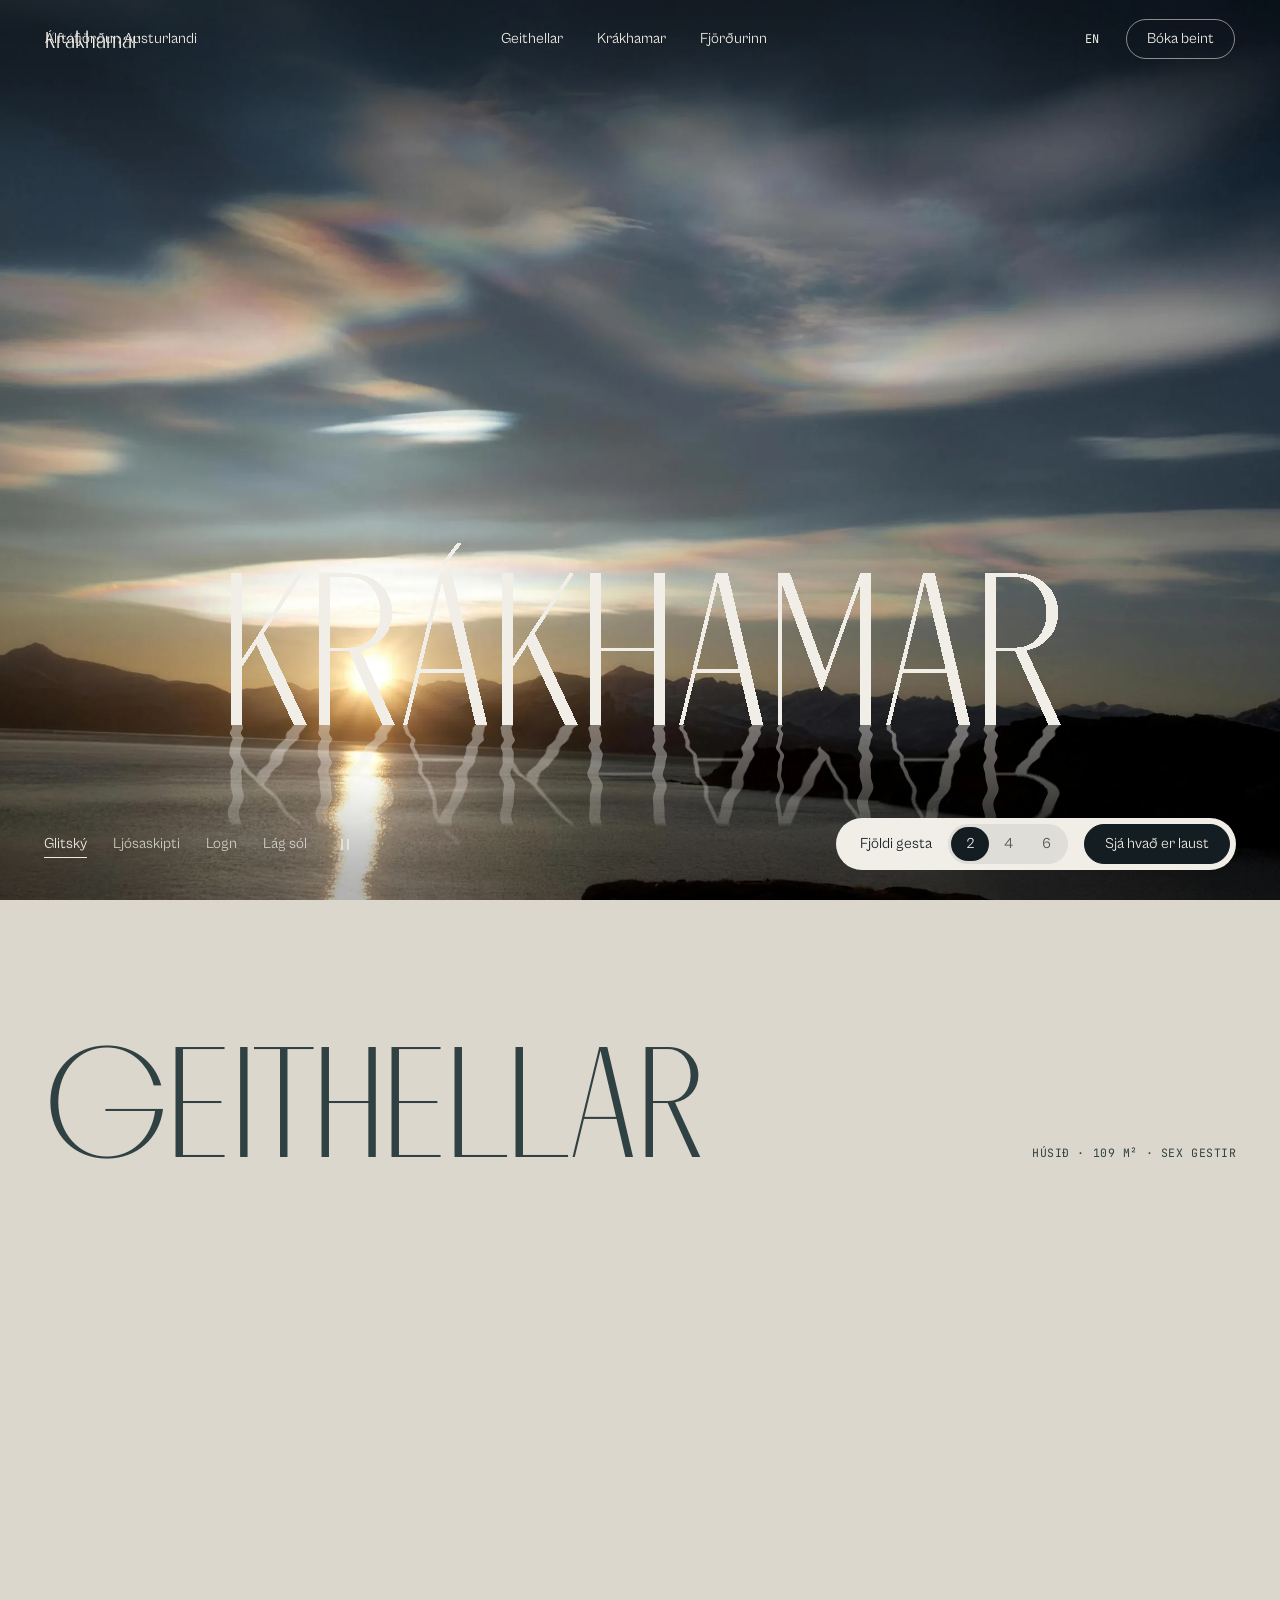
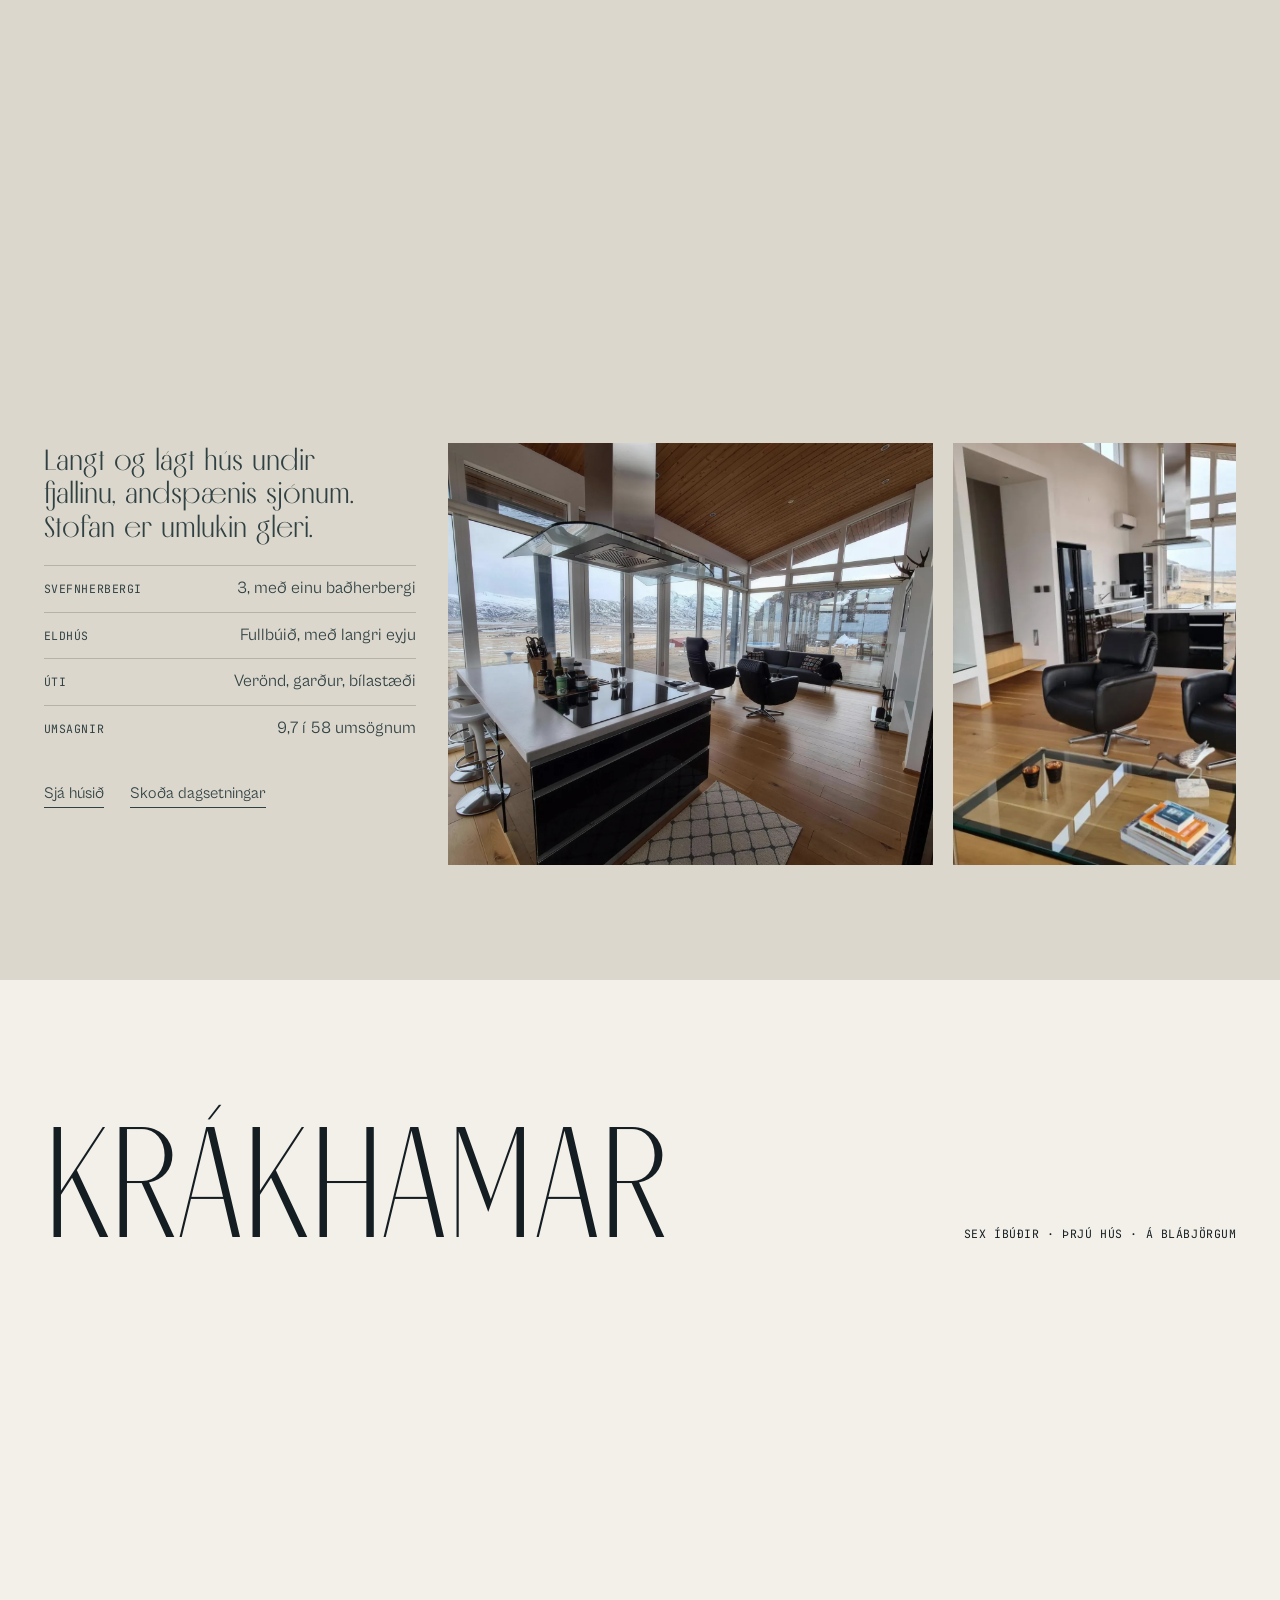
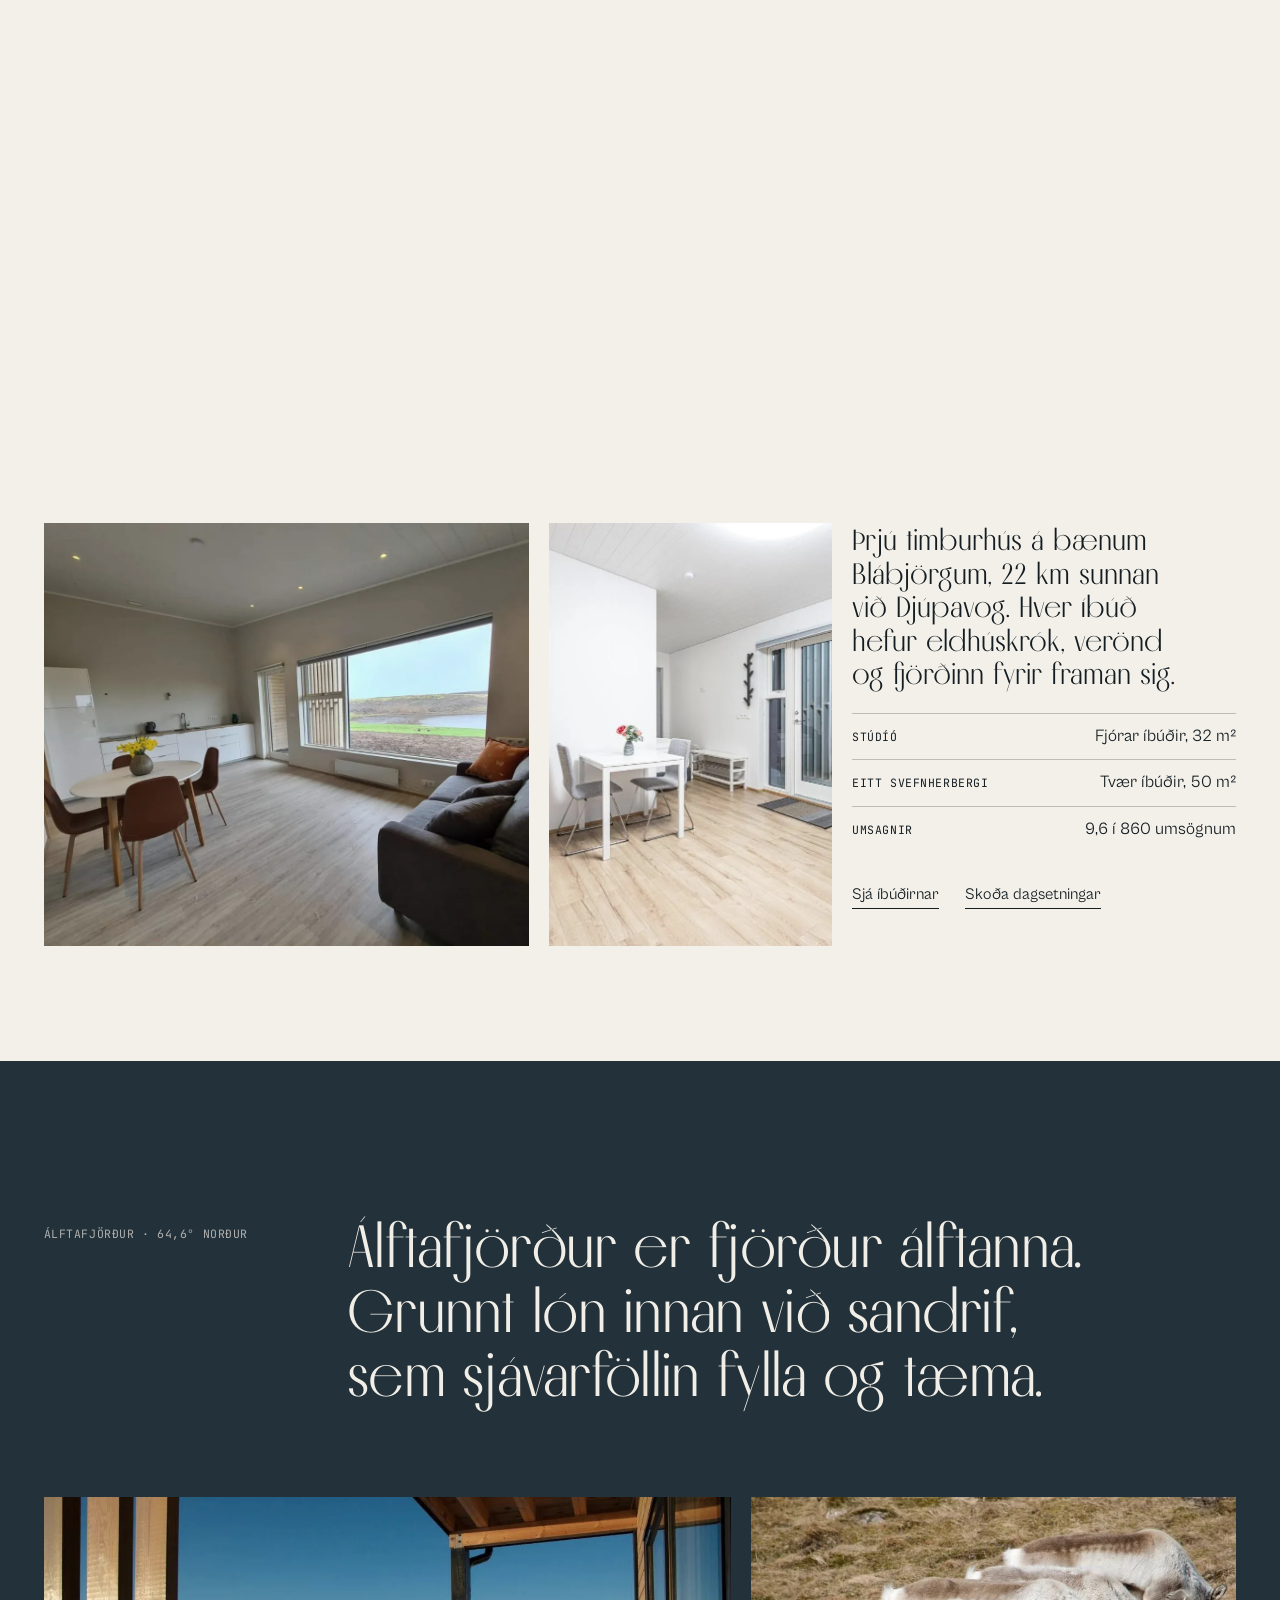
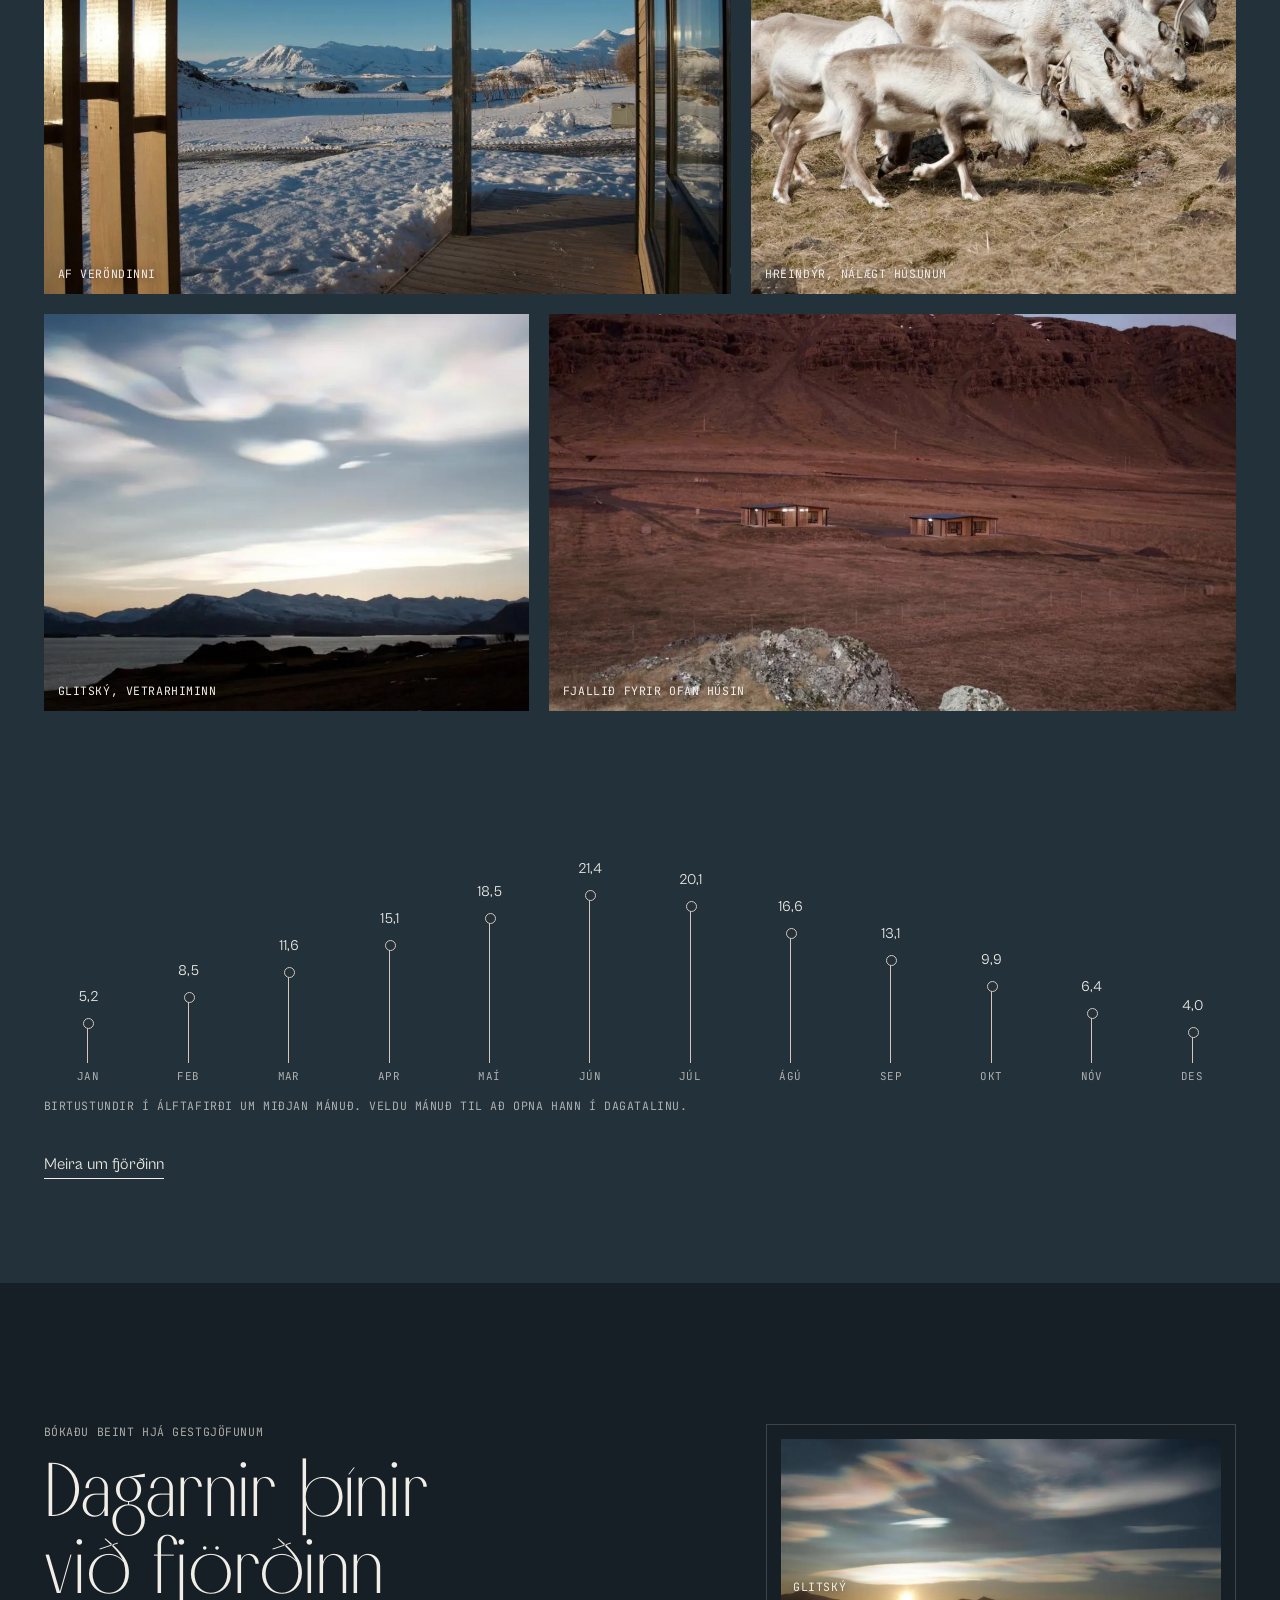
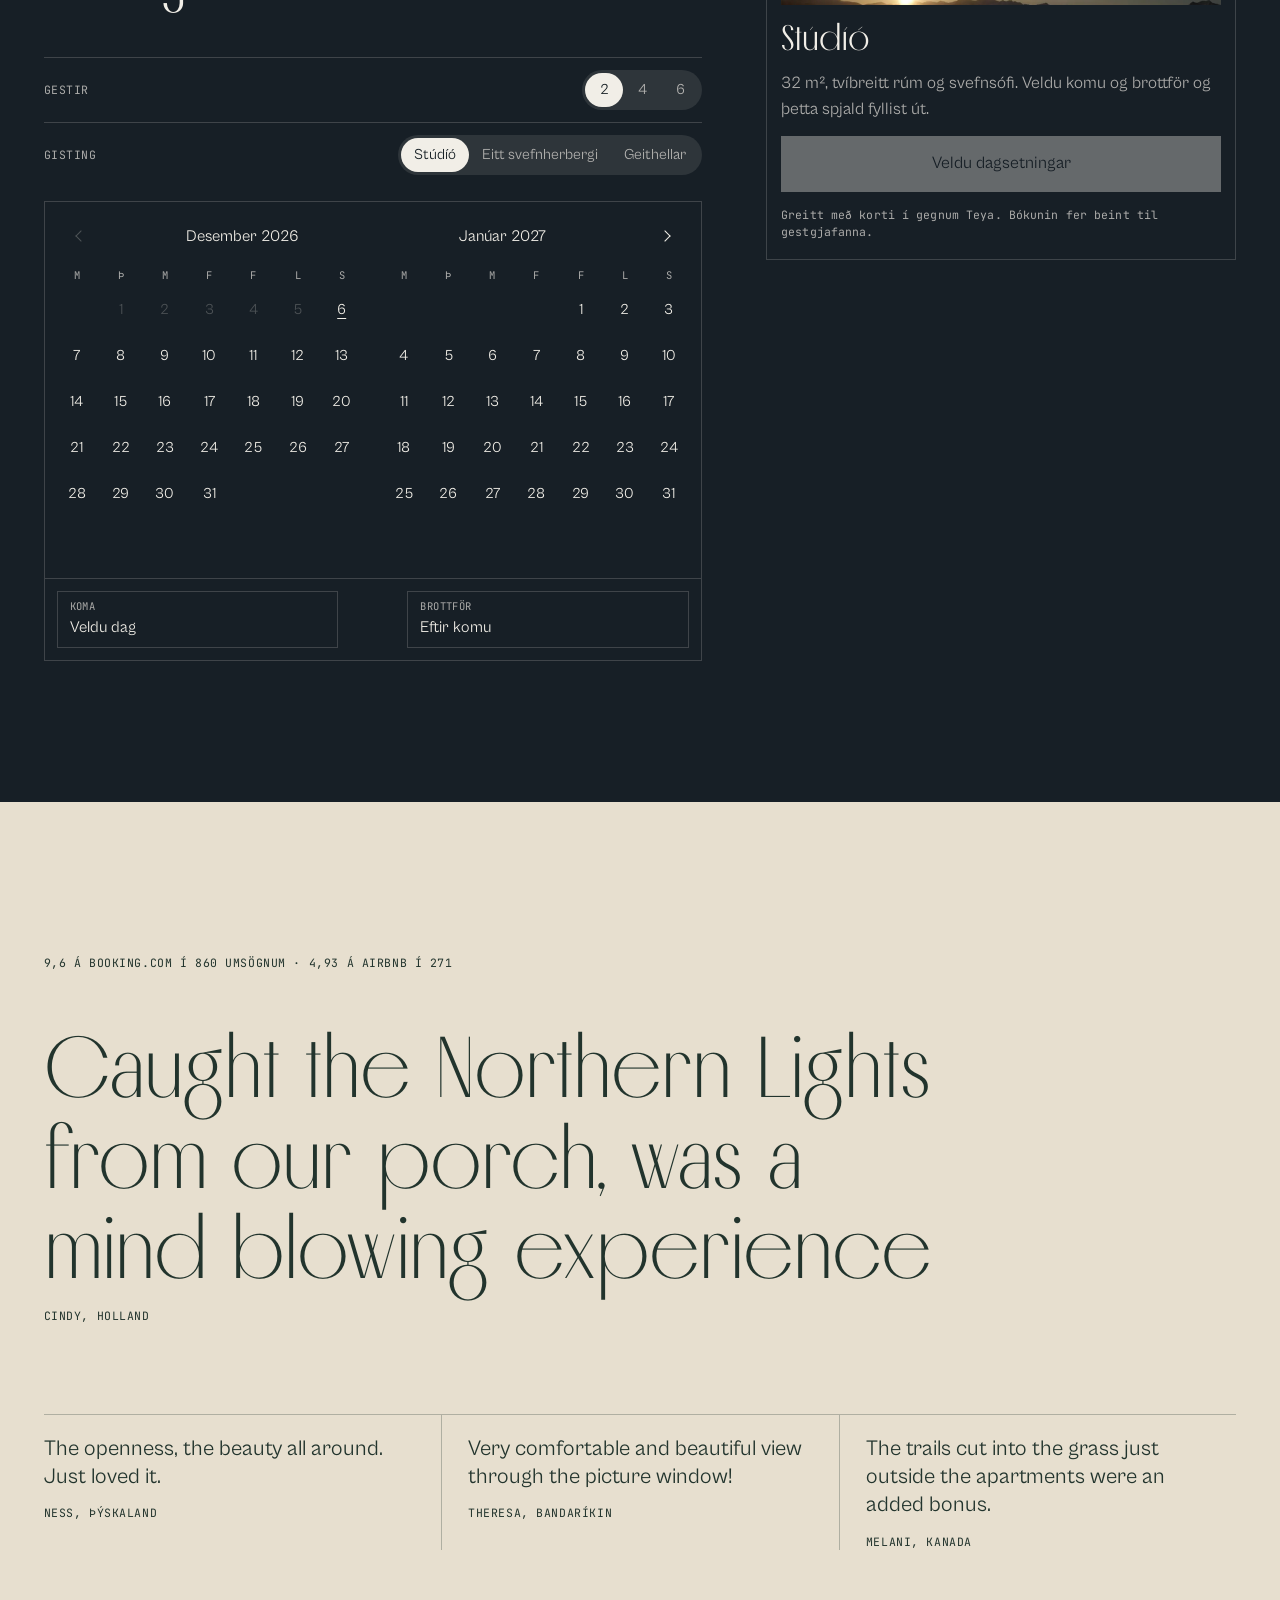
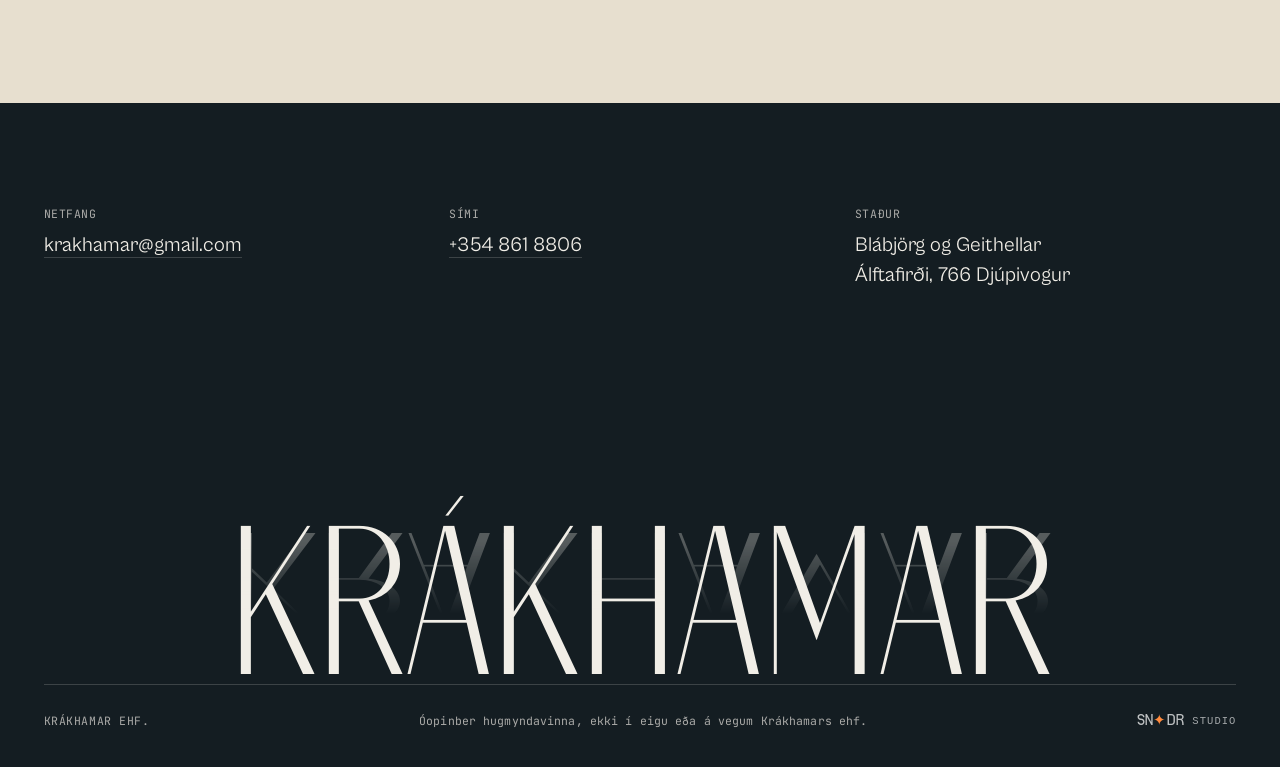
==== is/index.html @ acea6efb "Deploy 322f8aa (noindex preview) Co-Authored-By: Claude Opus 5.5 <noreply@anthropic.com>" ====
<!doctype html>
<html lang="is" data-r="../" data-page="home">
<head>
<meta charset="utf-8">
<meta name="viewport" content="width=device-width, initial-scale=1, viewport-fit=cover">
<meta name="robots" content="noindex, nofollow">
<title>Krákhamar og Geithellar, gisting í Álftafirði á Austurlandi</title>
<meta name="description" content="Sex íbúðir á Blábjörgum og húsið Geithellar í Álftafirði, milli Hafnar og Djúpavogs á Austurlandi. Bókaðu beint hjá gestgjöfunum.">
<meta name="theme-color" content="#141D22">
<link rel="alternate" hreflang="en" href="https://sindrimar02.github.io/krakhamar-preview/"><link rel="alternate" hreflang="is" href="https://sindrimar02.github.io/krakhamar-preview/is/">
<!-- Design preview by SNDR Studio for Krákhamar ehf. Photographs are the property's own, from its public listings. -->
<script>try{if(sessionStorage.getItem('kh-wipe')&&!matchMedia('(prefers-reduced-motion: reduce)').matches){document.documentElement.classList.add('kh-in');setTimeout(function(){document.documentElement.classList.remove('kh-in')},3000)}sessionStorage.removeItem('kh-wipe')}catch(e){}</script>
<script src="../assets/vendor/focus-guard.js"></script>
<link rel="preload" href="../assets/fonts/Melodrama-Light.woff2" as="font" type="font/woff2" crossorigin>
<link rel="preload" href="../assets/img/pearl.webp" as="image" media="(min-width:761px)"><link rel="preload" href="../assets/img/pearl-s.webp" as="image" media="(max-width:760px)">
<link rel="stylesheet" href="../assets/vendor/focus-guard.css">
<link rel="stylesheet" href="../css/badge.css">
<link rel="stylesheet" href="../css/site.css">
<link rel="icon" href="../assets/img/favicon-32.png" type="image/png" sizes="32x32">
<link rel="icon" href="../assets/img/favicon.svg" type="image/svg+xml">
<link rel="apple-touch-icon" href="../assets/img/apple-touch-icon.png">
<script type="application/ld+json">{"@context":"https://schema.org","@type":"LodgingBusiness","name":"Krákhamar","telephone":"+3548618806","email":"krakhamar@gmail.com","address":{"@type":"PostalAddress","addressLocality":"Djúpivogur","postalCode":"766","addressCountry":"IS"},"geo":{"@type":"GeoCoordinates","latitude":64.59,"longitude":-14.58},"url":"https://sindrimar02.github.io/krakhamar-preview/is/","inLanguage":"is"}</script>
</head>
<body>
<a class="skip" href="#main">Beint í efnið</a>
<div class="wipe" id="wipe" aria-hidden="true"><i></i><i></i><i></i><i></i><i></i><i></i><i></i><i></i><i></i><i></i><i></i><i></i><i></i><i></i></div>
<div class="progress" id="progress" aria-hidden="true"></div>
<header class="hdr" id="hdr">
  <div class="hdr-shell">
    <a class="hdr-brand" href="../is/" aria-label="Krákhamar, forsíða">
      <span class="hdr-place">Álftafjörður, Austurlandi</span>
      <span class="hdr-name" translate="no">Krákhamar</span>
    </a>
    <nav class="hdr-links" aria-label="Aðalvalmynd"><a href="../is/geithellar/" translate="no">Geithellar</a><a href="../is/krakhamar/" translate="no">Krákhamar</a><a href="../is/fjordurinn/">Fjörðurinn</a></nav>
    <div class="hdr-act">
      <span class="hdr-chip" id="chip" hidden></span>
      <a class="lang" href="../" hreflang="en" lang="en" aria-label="English">EN</a>
      <a class="pill" href="#book"><span class="pill-t" data-t="Bóka beint">Bóka beint</span></a>
      <button class="burger" id="burger" type="button" aria-label="Opna valmynd" aria-expanded="false" aria-controls="menu"><i></i><i></i></button>
    </div>
  </div>
</header>
<div class="menu" id="menu" tabindex="-1" hidden aria-label="Valmynd" role="dialog" aria-modal="true">
  <nav aria-label="Valmynd"><a href="../is/geithellar/" translate="no">Geithellar</a><a href="../is/krakhamar/" translate="no">Krákhamar</a><a href="../is/fjordurinn/">Fjörðurinn</a><a href="#book">Bóka beint</a></nav>
  <p class="meta menu-foot"><span>krakhamar@gmail.com<br>+354 861 8806</span><a class="menu-lang" href="../" hreflang="en" lang="en">English</a></p>
</div>
<main id="main">
<section class="hero" id="top" aria-label="Krákhamar í Álftafirði">
  <div class="stage" id="stage">
    <img class="poster" id="poster" src="../assets/img/pearl-s.webp" alt="Glitský yfir Álftafirði við sólarlag, séð frá Krákhamri" fetchpriority="high">
    <canvas id="water" aria-hidden="true" data-word="KRÁKHAMAR" data-scene="pearl"></canvas>
    <div class="stage-ui">
      <h1 class="wm" id="wm" translate="no">Krákhamar</h1>
      <div class="foot" id="foot"><div class="seg seg--line" id="sceneSeg" role="radiogroup" aria-label="Hvernig fjörðurinn lítur út"><span class="seg-pill" aria-hidden="true"></span><button type="button" role="radio" data-v="pearl">Glitský</button><button type="button" role="radio" data-v="blue">Ljósaskipti</button><button type="button" role="radio" data-v="still">Logn</button><button type="button" role="radio" data-v="sun">Lág sól</button></div><button class="calm" id="calm" type="button" aria-pressed="false" aria-label="Stöðva hreyfingu vatnsins"><i></i><i></i></button>
        <div class="finder"><span class="finder-l" id="whoL">Fjöldi gesta</span><div class="seg seg--tray" id="heroParty" role="radiogroup" aria-labelledby="whoL"><span class="seg-pill" aria-hidden="true"></span><button type="button" role="radio" data-v="2">2</button><button type="button" role="radio" data-v="4">4</button><button type="button" role="radio" data-v="6">6</button></div><a class="pill pill--salt" href="#book"><span class="pill-t" data-t="Sjá hvað er laust">Sjá hvað er laust</span></a></div></div>
    </div>
  </div>
</section>
<section class="house house--g" id="geithellar">
  <header class="house-top"><h2 class="house-name" translate="no" data-words>Geithellar</h2><p class="meta">Húsið · 109 m² · sex gestir</p></header>
  <div class="house-photo" data-slats><img src="../assets/img/door-gh.webp" alt="Geithellar, langt og lágt hús með rauðbrydduðu þaki undir snjóröndóttum tindum" loading="lazy"></div>
  <div class="house-body">
    <div class="house-text">
      <p class="house-lead">Langt og lágt hús undir fjallinu, andspænis sjónum. Stofan er umlukin gleri.</p>
      <dl class="spec">
        <div><dt class="meta">Svefnherbergi</dt><dd>3, með einu baðherbergi</dd></div>
        <div><dt class="meta">Eldhús</dt><dd>Fullbúið, með langri eyju</dd></div>
        <div><dt class="meta">Úti</dt><dd>Verönd, garður, bílastæði</dd></div>
        <div><dt class="meta">Umsagnir</dt><dd>9,7 í 58 umsögnum</dd></div>
      </dl>
      <p class="lnks"><a class="lnk" href="../is/geithellar/">Sjá húsið</a><a class="lnk" href="#book" data-unit="villa">Skoða dagsetningar</a></p>
    </div>
    <figure class="house-a"><img src="../assets/img/glass-gh.webp" alt="Stofa og eldhús á Geithellum, með glervegg út að firðinum" loading="lazy"></figure>
    <figure class="house-b"><img src="../assets/img/gh-lounge.webp" alt="Tveir hægindastólar við arininn á Geithellum" loading="lazy"></figure>
  </div>
</section>
<section class="house house--k" id="krakhamar">
  <header class="house-top"><h2 class="house-name" translate="no" data-words>Krákhamar</h2><p class="meta">Sex íbúðir · þrjú hús · á Blábjörgum</p></header>
  <div class="house-photo" data-slats><img src="../assets/img/door-kh.webp" alt="Timburrimlar á húsi á Krákhamri í rökkri, með fjörðinn að baki" loading="lazy"></div>
  <div class="house-body house-body--flip">
    <figure class="house-a"><img src="../assets/img/apt-big.webp" alt="Íbúð með einu svefnherbergi og stórum glugga út að firðinum" loading="lazy"></figure>
    <figure class="house-b"><img src="../assets/img/studio.webp" alt="Stúdíóíbúð með borði og eldhúskrók" loading="lazy"></figure>
    <div class="house-text">
      <p class="house-lead">Þrjú timburhús á bænum Blábjörgum, 22 km sunnan við Djúpavog. Hver íbúð hefur eldhúskrók, verönd og fjörðinn fyrir framan sig.</p>
      <dl class="spec">
        <div><dt class="meta">Stúdíó</dt><dd>Fjórar íbúðir, 32 m²</dd></div>
        <div><dt class="meta">Eitt svefnherbergi</dt><dd>Tvær íbúðir, 50 m²</dd></div>
        <div><dt class="meta">Umsagnir</dt><dd>9,6 í 860 umsögnum</dd></div>
      </dl>
      <p class="lnks"><a class="lnk" href="../is/krakhamar/">Sjá íbúðirnar</a><a class="lnk" href="#book" data-unit="studio">Skoða dagsetningar</a></p>
    </div>
  </div>
</section>
<section class="fjord" id="fjord">
  <div class="fjord-head"><p class="meta">Álftafjörður · 64,6° norður</p><h2 class="st" data-words>Álftafjörður er fjörður álftanna. Grunnt lón innan við sandrif, sem sjávarföllin fylla og tæma.</h2></div>
  <div class="mos">
    <figure class="m m1"><img src="../assets/img/snowview.webp" alt="Snjór og blá fjöll af verönd íbúðar" loading="lazy"><figcaption class="meta">Af veröndinni</figcaption></figure>
    <figure class="m m2"><img src="../assets/img/reindeer.webp" alt="Hreindýr á beit nálægt húsunum" loading="lazy"><figcaption class="meta">Hreindýr, nálægt húsunum</figcaption></figure>
    <figure class="m m3"><img src="../assets/img/nacre2.webp" alt="Glitský yfir firðinum" loading="lazy"><figcaption class="meta">Glitský, vetrarhiminn</figcaption></figure>
    <figure class="m m4"><img src="../assets/img/red.webp" alt="Ryðrautt fjall fyrir ofan tvö lág hús" loading="lazy"><figcaption class="meta">Fjallið fyrir ofan húsin</figcaption></figure>
  </div>
  <div class="year" id="year" role="group" aria-label="Birtustundir eftir mánuðum. Veldu mánuð til að sjá hann í bókunardagatalinu."></div>
  <p class="year-note meta">Birtustundir í Álftafirði um miðjan mánuð. Veldu mánuð til að opna hann í dagatalinu.</p>
  <p class="fjord-more"><a class="lnk" href="../is/fjordurinn/">Meira um fjörðinn</a></p>
</section>
<section class="book" id="book" data-units="studio apt villa">
  <div class="book-l">
    <p class="meta">Bókaðu beint hjá gestgjöfunum</p>
    <h2 class="book-h">Dagarnir þínir við fjörðinn</h2>
    <div class="book-row"><span class="meta" id="bkWho">Gestir</span><div class="seg seg--tray seg--dark" id="party" role="radiogroup" aria-labelledby="bkWho"><span class="seg-pill" aria-hidden="true"></span><button type="button" role="radio" data-v="2">2</button><button type="button" role="radio" data-v="4">4</button><button type="button" role="radio" data-v="6">6</button></div></div>
    <div class="book-row"><span class="meta" id="bkStay">Gisting</span><div class="seg seg--tray seg--dark" id="unit" role="radiogroup" aria-labelledby="bkStay"><span class="seg-pill" aria-hidden="true"></span><button type="button" role="radio" data-v="studio">Stúdíó</button><button type="button" role="radio" data-v="apt">Eitt svefnherbergi</button><button type="button" role="radio" data-v="villa">Geithellar</button></div></div>
    <div class="cal" id="cal"></div>
  </div>
  <aside class="read" id="read" aria-live="polite">
    <div class="read-sky"><img id="readSky" src="../assets/img/pearl-s.webp" alt=""><span class="meta" id="readScene"></span></div>
    <h3 id="readName"></h3>
    <p class="read-sub" id="readSub"></p>
    <dl class="read-dl" id="readDl" hidden>
      <div><dt class="meta">Birta</dt><dd id="rDay"></dd></div>
      <div><dt class="meta">Sól</dt><dd id="rSun"></dd></div>
      <div><dt class="meta">Myrkur</dt><dd id="rDark"></dd></div>
      <div><dt class="meta">Tungl</dt><dd id="rMoon"></dd></div>
      <div><dt class="meta">Booking.com í dag</dt><dd id="rPrice"></dd></div>
    </dl>
    <form id="req" class="req" hidden novalidate>
      <label><span class="meta">Nafn</span><input name="name" autocomplete="name" required></label>
      <label><span class="meta">Netfang</span><input name="email" type="email" autocomplete="email" spellcheck="false" required></label>
      <p class="req-err" id="reqErr" role="alert"></p>
    </form>
    <button class="go" id="go" type="button" disabled><span id="goT"></span></button>
    <p class="meta read-foot" id="readFoot">Greitt með korti í gegnum Teya. Bókunin fer beint til gestgjafanna.</p>
  </aside>
</section>
<section class="guests" id="guests"><p class="meta">9,6 á Booking.com í 860 umsögnum · 4,93 á Airbnb í 271</p><blockquote class="q q-big" lang="en"><p data-words>Caught the Northern Lights from our porch, was a mind blowing experience</p><cite class="meta">Cindy, Holland</cite></blockquote><div class="q-row"><blockquote class="q " lang="en"><p>The openness, the beauty all around. Just loved it.</p><cite class="meta">Ness, Þýskaland</cite></blockquote><blockquote class="q " lang="en"><p>Very comfortable and beautiful view through the picture window!</p><cite class="meta">Theresa, Bandaríkin</cite></blockquote><blockquote class="q " lang="en"><p>The trails cut into the grass just outside the apartments were an added bonus.</p><cite class="meta">Melani, Kanada</cite></blockquote></div></section>
</main>
<footer class="ft" id="contact">
  <div class="ft-grid">
    <div><p class="meta">Netfang</p><a href="mailto:krakhamar@gmail.com">krakhamar@gmail.com</a></div>
    <div><p class="meta">Sími</p><a href="tel:+3548618806">+354 861 8806</a></div>
    <div><p class="meta">Staður</p><p>Blábjörg og Geithellar<br>Álftafirði, 766 Djúpivogur</p></div>
  </div>
  <div class="ft-mark" aria-hidden="true"><span>KRÁKHAMAR</span><span class="r">KRÁKHAMAR</span></div>
  <div class="ft-base meta"><span>Krákhamar ehf.</span><span class="ft-note">Óopinber hugmyndavinna, ekki í eigu eða á vegum Krákhamars ehf.</span><a class="sndr-badge" href="https://sndrstudio.is" target="_blank" rel="noreferrer"
  aria-label="Hannað af SNDR Studio" data-logotype
  style="--sndr-ink:rgba(255,255,255,0.72);--sndr-ember:#FF8A3D">
  <span class="sndr-badge-mark">SN<span class="sndr-badge-star">✦</span>DR</span>
  <span class="sndr-badge-studio">STUDIO</span>
</a></div>
</footer>
<script src="../assets/vendor/gsap.min.js"></script>
<script src="../assets/vendor/ScrollTrigger.min.js"></script>
<script src="../assets/vendor/lenis.min.js"></script>
<script src="../assets/vendor/staypicker.js"></script>
<script src="../js/water.js"></script>
<script src="../js/site.js"></script>
</body>
</html>
---- assets/vendor/focus-guard.css ----
/* focus-guard.css: pairs with focus-guard.js. No ring after a tap or a click; every ring for the keyboard.
   Text fields keep theirs (the user is typing there whatever opened it). */
html[data-input="pointer"] :focus-visible:not(input):not(textarea):not(select):not([contenteditable="true"]) { outline: none; }
/* a focus target that is only a container (a menu panel, a dialog, a drawer): never ring it */
[tabindex="-1"]:focus { outline: none; }
---- css/badge.css ----
@font-face{font-family:'ProjektBlackbirdIS';src:url('../assets/fonts/ProjektBlackbirdIS.otf') format('opentype');font-weight:400;font-style:normal;font-display:swap}
.sndr-badge{display:inline-flex;align-items:center;gap:0.5rem;min-height:44px;text-decoration:none}
.sndr-badge-mark{font-family:'ProjektBlackbirdIS',sans-serif;color:var(--sndr-ink);font-size:15px;letter-spacing:0.02em}
.sndr-badge-star{color:var(--sndr-ember)}
.sndr-badge-studio{font-family:'Geist Mono',ui-monospace,'SF Mono',Menlo,monospace;color:var(--sndr-ink);font-size:10.5px;letter-spacing:0.1em;opacity:0.85}
---- css/site.css ----
@font-face{font-family:Melodrama;src:url(../assets/fonts/Melodrama-Light.woff2) format("woff2");font-weight:300;font-display:swap}
@font-face{font-family:Melodrama;src:url(../assets/fonts/Melodrama-Regular.woff2) format("woff2");font-weight:400;font-display:swap}
@font-face{font-family:Cabinet;src:url(../assets/fonts/CabinetGrotesk-Regular.woff2) format("woff2");font-weight:400;font-display:swap}
@font-face{font-family:Cabinet;src:url(../assets/fonts/CabinetGrotesk-Medium.woff2) format("woff2");font-weight:500;font-display:swap}
@font-face{font-family:Mono;src:url(../assets/fonts/jetbrains-mono-400.woff2) format("woff2");font-weight:400;font-display:swap}

:root{
  --salt:#F1EEE7;--salt-7:rgba(241,238,231,.68);--hair:rgba(241,238,231,.18);
  --ink:#141D22;--stone:#DCD7CC;--stone-ink:#304143;--slate:#22313A;--paper:#F3F0E9;--sand:#E7DFCF;--spruce:#22342D;
  --bk:#171F26;--acc:#D9C5BC;
  --e:cubic-bezier(.16,1,.3,1);--gut:clamp(18px,3.4vw,48px);
}
*{box-sizing:border-box;margin:0}
html{-webkit-text-size-adjust:100%;background:var(--ink)}
html.lenis,html.lenis body{height:auto}
.lenis.lenis-stopped{overflow:hidden}
body{font:400 17px/1.5 Cabinet,system-ui,sans-serif;color:var(--ink);background:var(--ink);-webkit-font-smoothing:antialiased;overflow-x:clip}
img{display:block;max-width:100%}
a{color:inherit;text-decoration:none}
a,button{touch-action:manipulation}
button{-webkit-appearance:none;appearance:none;border-radius:0;font:inherit;color:inherit;background:none;border:0;padding:0;margin:0;cursor:pointer;-webkit-tap-highlight-color:transparent}
[hidden]{display:none!important}
h1,h2,h3{font-weight:400}
:focus-visible{outline:2px solid currentColor;outline-offset:3px}
.meta{font:400 11.5px/1.4 Mono,ui-monospace,monospace;letter-spacing:.05em;text-transform:uppercase}
section[id],footer[id]{scroll-margin-top:0}

/* ---------- progress + header (21st.dev Morphing Scroll Navbar #27428, ported) ---------- */
.progress{position:fixed;z-index:60;top:0;left:0;right:0;height:2px;background:var(--acc);transform:scaleX(0);transform-origin:0 50%;pointer-events:none}
.hdr{position:fixed;z-index:50;top:0;left:0;right:0;display:flex;justify-content:center;padding:0 20px;pointer-events:none;color:var(--salt)}
.hdr-shell{pointer-events:auto;display:flex;align-items:center;justify-content:space-between;gap:22px;width:100%;max-width:2400px;height:78px;padding:0 calc(var(--gut) - 20px);border:1px solid transparent;border-radius:999px;
  transition:max-width .55s cubic-bezier(.34,1.22,.5,1),height .38s cubic-bezier(.34,1.2,.5,1),margin-top .38s ease,padding .38s ease,background-color .3s ease,border-color .3s ease}
.is-floating .hdr-shell{max-width:940px;height:58px;margin-top:12px;padding:0 9px 0 26px;background:rgba(20,29,34,.84);border-color:rgba(241,238,231,.14);-webkit-backdrop-filter:saturate(150%) blur(16px);backdrop-filter:saturate(150%) blur(16px)}
.is-compact .hdr-shell{max-width:430px;height:52px}
.hdr-brand{display:grid;flex:none}
.hdr-brand>span{grid-area:1/1;transition:opacity .4s ease,transform .6s var(--e);white-space:nowrap}
.hdr-place{font-size:15px}
.hdr-name{font:400 23px/1 Melodrama,serif;letter-spacing:.005em;opacity:0;transform:translateY(10px);align-self:center}
.is-floating .hdr-place{opacity:0;transform:translateY(-10px)}
.is-floating .hdr-name{opacity:1;transform:none}
.hdr-links{display:flex;gap:34px;overflow:hidden;max-width:520px;transition:max-width .45s var(--e),opacity .28s ease,gap .35s ease}
.is-compact .hdr-links{max-width:0;gap:0;opacity:0;pointer-events:none}
.hdr-links a{position:relative;font-size:15px;white-space:nowrap;padding:6px 0}
.hdr-links a::after{content:"";position:absolute;left:0;right:0;bottom:2px;height:1px;background:currentColor;transform:scaleX(0);transform-origin:0 50%;transition:transform .5s var(--e)}
.hdr-links a[aria-current]::after{transform:scaleX(1)}
@media (hover:hover){.hdr-links a:hover::after{transform:scaleX(1)}}
.hdr-act{display:flex;align-items:center;gap:12px;flex:none}
.hdr-chip{font:400 11.5px/1 Mono,monospace;letter-spacing:.03em;white-space:nowrap;opacity:.8;max-width:0;overflow:hidden;transition:max-width .5s var(--e)}
.is-floating .hdr-chip{max-width:230px}
.burger{display:none}

.pill{display:inline-flex;align-items:center;height:40px;padding:0 20px;border:1px solid rgba(241,238,231,.55);border-radius:99px;font-size:15px;white-space:nowrap;transition:background-color .35s ease,color .35s ease,transform .2s ease}
.pill{--c:var(--salt)}
.pill-t{display:inline-block;overflow:hidden;line-height:1.3;color:transparent;text-shadow:0 0 0 var(--c),0 1.3em 0 var(--c);transition:text-shadow .55s var(--e)}
@media (hover:hover){
  .pill:hover{background:var(--salt);border-color:var(--salt);--c:var(--ink)}
  .pill:hover .pill-t{text-shadow:0 -1.3em 0 var(--c),0 0 0 var(--c)}
}
.pill:active{transform:scale(.97)}
.pill--salt{background:var(--ink);color:var(--salt);border-color:var(--ink)}
@media (hover:hover){.pill--salt:hover{background:var(--slate);border-color:var(--slate);--c:var(--salt)}}

/* ---------- segmented (21st.dev Segmented Control #43122, ported to vanilla) ---------- */
.seg{position:relative;display:inline-flex;touch-action:pan-y;user-select:none;-webkit-user-select:none}
.seg button{position:relative;z-index:1;white-space:nowrap;transition:color .2s ease,opacity .2s ease}
.seg-pill{position:absolute;top:0;bottom:0;left:0;right:100%;pointer-events:none;transition:left .38s var(--e),right .38s var(--e),scale .2s var(--e)}
.seg-pill[data-dir=right]{transition-duration:.42s,.27s,.2s}
.seg-pill[data-dir=left]{transition-duration:.27s,.42s,.2s}
.seg[data-pressed] .seg-pill{scale:.97}
.seg--line{gap:26px}
.seg--line button{font-size:15px;height:44px;opacity:.78}
.seg--line button[aria-checked=true]{opacity:1}
@media (hover:hover){.seg--line button:hover{opacity:1}}
.seg--line .seg-pill{top:auto;bottom:8px;height:1px;background:var(--salt)}
.seg--tray{padding:3px;border-radius:99px;background:rgba(20,29,34,.08)}
.seg--tray button{min-width:38px;height:34px;padding:0 13px;border-radius:99px;font-size:15px;color:rgba(20,29,34,.72)}
.seg--tray button[aria-checked=true]{color:var(--salt)}
.seg--tray .seg-pill{top:3px;bottom:3px;background:var(--ink);border-radius:99px}
.seg--dark{background:rgba(241,238,231,.1)}
.seg--dark button{color:var(--salt-7)}
.seg--dark button[aria-checked=true]{color:var(--ink)}
.seg--dark .seg-pill{background:var(--salt)}
@media (pointer:coarse){.seg--tray button{height:44px;min-width:44px}}

/* ---------- hero ---------- */
.hero{position:relative;height:100lvh}
.stage{position:relative;height:100lvh;overflow:hidden;background:var(--ink);color:var(--salt)}
.poster{position:absolute;inset:0;width:100%;height:100%;max-width:none;object-fit:cover;object-position:50% 80%}
.gl-sized .poster{inset:auto;object-fit:fill}
#water{position:absolute;inset:0;width:100%;height:100%;opacity:0}
.gl #water{opacity:1}
.stage-ui{position:absolute;left:0;right:0;top:0;height:100svh}
.wm{position:absolute;left:0;right:0;bottom:22%;text-align:center;font:300 clamp(58px,16vw,236px)/1 Melodrama,serif;letter-spacing:-.025em;text-transform:uppercase}
.gl .wm{clip-path:inset(50%);white-space:nowrap}
.foot{position:absolute;left:var(--gut);right:var(--gut);bottom:max(30px,env(safe-area-inset-bottom));display:flex;justify-content:space-between;align-items:center;gap:24px}
.calm{position:relative;flex:none;margin-right:auto;margin-left:-8px;width:44px;height:44px;display:flex;align-items:center;justify-content:center;gap:4px;opacity:.72;transition:opacity .25s ease}
.calm i{width:2px;height:11px;background:currentColor;transition:transform .35s var(--e)}
.calm[aria-pressed=true] i:first-child{transform:rotate(90deg) translateX(0)}
.calm[aria-pressed=true] i:last-child{transform:scaleY(0)}
@media (hover:hover){.calm:hover{opacity:1}}
.finder{display:flex;align-items:center;gap:16px;padding:6px 6px 6px 24px;border-radius:99px;background:var(--salt);color:var(--ink)}
.finder-l{font-size:15px;white-space:nowrap}

/* ---------- the two houses: each photo opens through timber slats, the screen on Krákhamar's own walls ---------- */
.house{--g:var(--stone);background:var(--g);color:var(--stone-ink);padding:clamp(84px,10vw,150px) 0 clamp(70px,9vw,140px)}
.house--k{--g:var(--paper);color:var(--ink)}
.house-top{display:flex;justify-content:space-between;align-items:flex-end;gap:24px;padding:0 var(--gut);margin-bottom:clamp(24px,3vw,44px)}
.house-name{font:300 clamp(58px,12.4vw,216px)/.92 Melodrama,serif;letter-spacing:-.018em;text-transform:uppercase}
.house-top .meta{padding-bottom:1.1em;text-align:right;white-space:nowrap}
.house-photo{position:relative;height:clamp(380px,62vw,88svh);overflow:hidden}
.house-photo img{width:100%;height:100%;object-fit:cover}
.slats{position:absolute;inset:0;display:flex;pointer-events:none}
.slats i{flex:1 1 0;background:var(--g);transform-origin:100% 50%;margin-right:-1px;will-change:transform}
.house-body{display:grid;grid-template-columns:repeat(12,1fr);gap:20px;padding:clamp(26px,3vw,44px) var(--gut) 0;align-items:stretch}
.house-text{grid-column:1/5;display:flex;flex-direction:column;align-items:flex-start;gap:22px;padding-right:12px}
.house-a{grid-column:5/10;margin:0}.house-b{grid-column:10/13;margin:0}
.house-body--flip .house-a{grid-column:1/6;grid-row:1}.house-body--flip .house-b{grid-column:6/9;grid-row:1}.house-body--flip .house-text{grid-column:9/13;grid-row:1;padding-right:0}
.house-a,.house-b{height:clamp(300px,33vw,540px);overflow:hidden}
.house-a img,.house-b img{width:100%;height:100%;object-fit:cover}
.house-lead{font:400 clamp(25px,2.3vw,37px)/1.14 Melodrama,serif}
.spec{width:100%;display:grid}
.spec>div{display:flex;justify-content:space-between;align-items:baseline;gap:18px;padding:10px 0;border-top:1px solid currentColor;border-color:color-mix(in srgb,currentColor 24%,transparent)}
.spec dd{margin:0;text-align:right}
.house-lead,.book-h,.units-h,.q-big p{text-wrap:balance}
.skip{position:fixed;z-index:70;left:12px;top:-60px;background:var(--salt);color:var(--ink);padding:10px 16px}
.skip:focus{top:12px}
.lnks{display:flex;flex-wrap:wrap;gap:8px 26px}
.lnk{position:relative;display:inline-block;padding:8px 0 5px;font-size:16px}
.lnk::after{content:"";position:absolute;left:0;right:0;bottom:2px;height:1px;background:currentColor;transform-origin:100% 50%;transition:transform .6s var(--e)}
@media (hover:hover){.lnk:hover::after{transform:scaleX(.35)}}

/* ---------- fjord ---------- */
.fjord{background:var(--slate);color:var(--salt);padding:clamp(90px,12vw,190px) var(--gut) clamp(70px,8vw,120px)}
.fjord-head{display:grid;grid-template-columns:repeat(12,1fr);gap:0 20px;margin-bottom:clamp(56px,7vw,110px)}
.fjord-head .meta{grid-column:1/4;padding-top:12px;color:var(--salt-7)}
.st{grid-column:4/13;font:400 clamp(35px,4.7vw,78px)/1.07 Melodrama,serif;letter-spacing:-.012em;text-wrap:balance}
.w{display:inline-block;overflow:clip;padding:.24em 0 .14em;margin:-.24em 0 -.14em;vertical-align:top}
.w>i{display:inline-block;font-style:normal;will-change:transform}
.mos{display:grid;grid-template-columns:repeat(12,1fr);gap:20px}
.m{position:relative;overflow:hidden;margin:0;height:clamp(240px,31vw,540px)}
.m1{grid-column:1/8}.m2{grid-column:8/13}.m3{grid-column:1/6}.m4{grid-column:6/13}
.m img{position:absolute;left:0;top:-8%;width:100%;height:116%;object-fit:cover}
.m figcaption{position:absolute;left:14px;bottom:12px;color:var(--salt);text-shadow:0 1px 10px rgba(0,0,0,.5)}
.year{display:grid;grid-template-columns:repeat(12,1fr);gap:clamp(3px,.9vw,14px);align-items:end;height:clamp(190px,20vw,290px);margin-top:clamp(70px,9vw,130px)}
.yr{display:flex;flex-direction:column;justify-content:flex-end;align-items:stretch;height:100%;gap:8px;text-align:center}
.yr-h{font-size:clamp(11px,1.15vw,16px);font-variant-numeric:tabular-nums;padding-bottom:6px}
.yr-b{position:relative;align-self:center;display:block;width:1px;height:calc(var(--h)*100%*.74);min-height:6px;background:var(--acc);transform-origin:50% 100%}
.yr-b::before{content:"";position:absolute;left:50%;top:-4px;width:9px;height:9px;margin-left:-4.5px;border-radius:50%;border:1px solid var(--acc);background:var(--slate);transition:background-color .3s ease,transform .5s var(--e)}
.yr-m{font:400 clamp(9.5px,.85vw,11.5px)/1 Mono,monospace;text-transform:uppercase;letter-spacing:.04em;color:var(--salt-7)}
.yr[aria-pressed=true] .yr-b::before{background:var(--acc);transform:scale(1.25)}
@media (hover:hover){.yr:hover .yr-b::before{background:var(--acc);transform:scale(1.25)}}
.year-note{margin-top:16px;color:var(--salt-7)}

/* ---------- book ---------- */
.book{background:var(--bk);color:var(--salt);display:grid;grid-template-columns:minmax(0,7fr) minmax(0,5fr);gap:clamp(28px,5vw,84px);padding:clamp(90px,11vw,160px) var(--gut)}
.book-l .meta{color:var(--salt-7)}
.book-h{font:300 clamp(44px,6vw,98px)/1 Melodrama,serif;letter-spacing:-.012em;margin:12px 0 clamp(30px,4vw,54px)}
.book-row{display:flex;align-items:center;justify-content:space-between;gap:16px;padding:12px 0;border-top:1px solid var(--hair)}
.cal{margin-top:14px}
.read{position:sticky;top:88px;align-self:start;display:grid;gap:14px;padding:14px 14px 18px;border:1px solid var(--hair)}
.read-sky{position:relative;height:clamp(130px,13vw,190px);overflow:hidden}
.read-sky img{width:100%;height:100%;object-fit:cover}
.read-sky .meta{position:absolute;left:12px;bottom:10px;text-shadow:0 1px 8px rgba(0,0,0,.6)}
.read h3{font:400 clamp(30px,2.8vw,42px)/1.05 Melodrama,serif}
.read-sub{color:var(--salt-7)}
.read-dl{display:grid}
.read-dl[hidden],.req[hidden]{display:none}
.read-dl>div{display:flex;justify-content:space-between;align-items:baseline;gap:18px;padding:9px 0;border-top:1px solid var(--hair)}
.read-dl dt{color:var(--salt-7)}.read-dl dd{margin:0;text-align:right;font-variant-numeric:tabular-nums}
.req{display:grid;gap:10px}
.req label{display:grid;gap:6px}
.req input{font:inherit;font-size:17px;color:var(--salt);background:none;border:1px solid var(--hair);padding:12px;border-radius:0}
.req input:focus-visible{outline:1px solid var(--salt);outline-offset:0}
.req-err{font-size:14px;color:#F0C9A8}.req-err:empty{display:none}
.go{height:56px;background:var(--salt);color:var(--ink);font-size:17px;transition:opacity .25s ease,background-color .35s ease}
.go:disabled{opacity:.36;cursor:default}
@media (hover:hover){.go:not(:disabled):hover{background:var(--acc)}}
.go:active:not(:disabled){opacity:.8}
.read-foot{color:var(--salt-7);text-transform:none;letter-spacing:.01em;line-height:1.5}

/* calendar skin (assets/vendor/staypicker.js) */
.bk{border:1px solid var(--hair)}
.bk-head{display:flex;align-items:center;gap:12px;padding:12px 12px 0}
.bk-months{flex:1;min-width:0;white-space:nowrap;display:grid;grid-template-columns:1fr 1fr;font-size:16px;text-align:center}
.bk-sep{display:none}
.bk-arrow{width:44px;height:44px;flex:none;display:grid;place-items:center;cursor:pointer;color:var(--salt);background:none;border:0}
.bk-arrow:disabled{opacity:.25;cursor:default}
.bk-chev{width:8px;height:8px;border-top:1px solid currentColor;border-right:1px solid currentColor}
.bk-chev--r{transform:translateX(-2px) rotate(45deg)}.bk-chev--l{transform:translateX(2px) rotate(-135deg)}
.bk-grids{display:grid;grid-template-columns:1fr 1fr;gap:18px;padding:12px 10px 16px}
.bk-dows{display:grid;grid-template-columns:repeat(7,1fr);text-align:center;padding-bottom:8px;font:400 10.5px/1 Mono,monospace;color:var(--salt-7);text-transform:uppercase}
.bk-days{display:grid;grid-template-columns:repeat(7,1fr);row-gap:2px}
.bk-day{position:relative;height:44px;border:0;background:none;padding:0;cursor:pointer;color:var(--salt);font-size:15px;font-variant-numeric:tabular-nums}
.bk-day::before{content:'';position:absolute;inset:3px 0;z-index:0;transition:background-color .15s ease}
.bk-n{position:relative;z-index:1}
.bk-day.is-out{visibility:hidden}
.bk-day.is-past{opacity:.24;cursor:default}
.bk-day.is-today .bk-n{text-decoration:underline;text-underline-offset:4px;text-decoration-thickness:1px}
.bk-day.is-mid::before{background:rgba(241,238,231,.14)}
.bk-day.is-start::before,.bk-day.is-end::before{background:var(--salt)}
.bk-day.is-start,.bk-day.is-end{color:var(--ink)}
.bk-day:focus-visible{outline:2px solid var(--salt);outline-offset:-2px}
@media (hover:hover){.bk-day:not(:disabled):not(.is-start):not(.is-end):hover::before{background:rgba(241,238,231,.1)}}
.bk-read{display:grid;grid-template-columns:1fr auto 1fr;gap:10px;align-items:stretch;padding:12px;border-top:1px solid var(--hair)}
.bk-cell{border:1px solid var(--hair);padding:9px 12px;display:grid;gap:5px;min-width:0;transition:border-color .25s ease}
.bk-cell[data-filled]{border-color:var(--salt-7)}
.bk-cell-l{font:400 10.5px/1 Mono,monospace;letter-spacing:.04em;text-transform:uppercase;color:var(--salt-7)}
.bk-cell-v{font-size:16px;line-height:1.3}
.bk-nights{align-self:center;min-width:7ch;text-align:center;font:400 11.5px/1.2 Mono,monospace;color:var(--salt-7)}
.bk-note{font-size:14px;color:var(--salt-7);padding:0 12px 12px}.bk-note:empty{display:none}

/* ---------- guests ---------- */
.guests{background:var(--sand);color:var(--spruce);padding:clamp(100px,12vw,190px) var(--gut)}
.q{margin:0}
.q-big{margin:clamp(30px,4vw,56px) 0 clamp(60px,7vw,110px)}
.q-big p{font:300 clamp(42px,6.8vw,116px)/1.04 Melodrama,serif;letter-spacing:-.012em;max-width:17ch}
.q cite{display:block;margin-top:14px;font-style:normal}
.q-row{display:grid;grid-template-columns:repeat(3,1fr);gap:0;border-top:1px solid rgba(34,52,45,.28)}
.q-row .q{padding:20px 26px 0 0}
.q-row .q+.q{padding-left:26px;border-left:1px solid rgba(34,52,45,.28)}
.q-row p{font-size:clamp(19px,1.7vw,25px);line-height:1.3}

/* ---------- footer ---------- */
.ft{background:var(--ink);color:var(--salt);padding:clamp(70px,8vw,120px) var(--gut) 24px;overflow:hidden}
.ft-grid{display:grid;grid-template-columns:repeat(3,1fr);gap:24px;font-size:clamp(18px,1.6vw,24px)}
.ft-grid .meta{color:var(--salt-7);margin-bottom:8px}
.ft-grid a{border-bottom:1px solid var(--hair);transition:border-color .3s ease}
@media (hover:hover){.ft-grid a:hover{border-color:var(--salt)}}
.ft-mark{position:relative;margin:clamp(60px,8vw,120px) 0 0;font:300 16.7vw/.86 Melodrama,serif;letter-spacing:-.025em;text-align:center;white-space:nowrap}
.ft-mark span{display:block}
.ft-mark .r{height:.86em;margin-bottom:-.36em;opacity:.3;transform-origin:50% .7em;transform:translateY(-.86em) scaleY(-.62);-webkit-mask-image:linear-gradient(0deg,#000 18%,transparent 82%);mask-image:linear-gradient(0deg,#000 18%,transparent 82%)}
.ft-base{display:flex;justify-content:space-between;gap:18px;color:var(--salt-7);border-top:1px solid var(--hair);padding-top:14px}

/* ---------- menu + phone ---------- */
.menu{position:fixed;z-index:45;inset:0 0 -140px;overscroll-behavior:contain;background:var(--ink);color:var(--salt);padding:96px var(--gut) 176px;display:flex;flex-direction:column;justify-content:space-between;outline:0;clip-path:inset(0 0 100% 0);transition:clip-path .7s var(--e),visibility 0s .7s;visibility:hidden}
.menu[hidden]{display:none}
.menu.is-open{clip-path:inset(0);visibility:visible;transition:clip-path .7s var(--e)}
.menu nav{display:grid;gap:4px}
.menu nav a{font:300 clamp(40px,12vw,64px)/1.18 Melodrama,serif}
@media (max-width:900px){
  .hdr{padding:0}
  .hdr-shell,.is-floating .hdr-shell,.is-compact .hdr-shell{max-width:none;height:calc(60px + env(safe-area-inset-top));margin:0;padding:env(safe-area-inset-top) 6px 0 18px;border-radius:0;border:0;border-bottom:1px solid rgba(241,238,231,.12);background:rgba(20,29,34,.88);-webkit-backdrop-filter:blur(10px);backdrop-filter:blur(10px);transition:none}
  .hdr-links,.hdr-place,.hdr-chip,.hdr-act .pill{display:none}
  .hdr-name{opacity:1;transform:none}
  .burger{display:grid;place-items:center;width:48px;height:48px;position:relative}
  .burger i{position:absolute;width:22px;height:1.5px;background:currentColor;transition:transform .45s var(--e)}
  .burger i:first-child{transform:translateY(-4px)}.burger i:last-child{transform:translateY(4px)}
  .burger[aria-expanded=true] i:first-child{transform:rotate(45deg)}.burger[aria-expanded=true] i:last-child{transform:rotate(-45deg)}
  .foot{flex-direction:column;align-items:stretch;gap:8px;bottom:max(20px,env(safe-area-inset-bottom))}
  .calm{position:absolute;right:-8px;bottom:100%;margin:0}
  .seg--line{justify-content:space-between;gap:10px}.seg--line button{font-size:14px}
  .finder{justify-content:space-between;padding-left:18px;gap:8px}
  .finder-l{display:none}
  .finder .pill{height:42px;padding:0 16px}
  .house-top{display:block}.house-top .meta{text-align:left;white-space:normal;padding:10px 0 0}
  .house-photo{height:118vw}
  .house-text,.house-body--flip .house-text{grid-column:1/-1;grid-row:auto;padding:0}
  .house-a,.house-body--flip .house-a{grid-column:1/8;grid-row:auto;height:66vw}.house-b,.house-body--flip .house-b{grid-column:8/13;grid-row:auto;height:66vw}
  .fjord-head{display:block}.fjord-head .meta{margin-bottom:18px}
  .m1,.m2,.m3,.m4{grid-column:1/-1;height:62vw}
  .book{grid-template-columns:1fr}.read{position:static}
  .q-row{grid-template-columns:1fr}.q-row .q,.q-row .q+.q{padding:18px 0 22px;border-left:0;border-bottom:1px solid rgba(34,52,45,.28)}
  .ft-grid{grid-template-columns:1fr}
}
@media (max-width:620px){
  .bk-grids{grid-template-columns:1fr}.bk-months{grid-template-columns:1fr}.bk-month2,.bk-grid--2{display:none}
  .book-row{flex-wrap:wrap}
}

@media (prefers-reduced-motion:reduce){*,*::before,*::after{transition-duration:.01ms!important;animation:none!important}}

/* ---------- pages ---------- */
body.g-stone{color:var(--stone-ink);--g:var(--stone)}
.g-stone main{background:var(--stone)}
body.g-paper{color:var(--ink);--g:var(--paper)}
.g-paper main{background:var(--paper)}
body.g-slate{color:var(--salt);--g:var(--slate)}
.g-slate main{background:var(--slate)}
.wipe{position:fixed;inset:0 0 -140px;z-index:80;display:flex;pointer-events:none;visibility:hidden}
.wipe i{flex:1 1 0;background:var(--ink);transform:scaleX(0);transform-origin:0 50%;margin-right:-1px}
.kh-in .wipe,.kh-out .wipe{visibility:visible}
.kh-out .wipe{pointer-events:auto}
.kh-in .wipe i{transform:scaleX(1)}
.lang{display:inline-grid;place-items:center;min-width:44px;height:40px;font:400 12px/1 Mono,monospace;letter-spacing:.06em}
.hdr-links a[aria-current=page]::after{transform:scaleX(1)}
.menu-foot{display:flex;justify-content:space-between;align-items:flex-end;gap:16px}
.menu-lang{font:300 26px/1 Melodrama,serif;text-transform:none;letter-spacing:0;padding:10px 0}
.fjord-more{margin-top:30px}
.foot-meta{margin-right:auto}

.ph{position:relative;height:100svh;min-height:540px;overflow:hidden;background:var(--ink);color:var(--salt)}
.ph-img{position:absolute;inset:-7% 0 -7% 0}
.ph-img img{width:100%;height:100%;object-fit:cover}
.ph::after{content:"";position:absolute;inset:40% 0 0;background:linear-gradient(180deg,rgba(14,21,26,0),rgba(14,21,26,.72));pointer-events:none}
.ph::before{content:"";position:absolute;z-index:1;inset:0 0 auto;height:140px;background:linear-gradient(180deg,rgba(14,21,26,.42),rgba(14,21,26,0));pointer-events:none}
.ph-ui{position:absolute;z-index:2;left:var(--gut);right:var(--gut);bottom:max(26px,env(safe-area-inset-bottom))}
.ph-name{font:300 min(20.5vw,42svh)/.94 Melodrama,serif;letter-spacing:-.02em;text-transform:uppercase;white-space:nowrap;margin-bottom:clamp(12px,1.6vw,26px)}
.ph-row{display:flex;align-items:center;justify-content:space-between;gap:24px;padding-top:14px;border-top:1px solid var(--hair)}
.ph-facts{margin-right:auto;margin-left:clamp(20px,8vw,150px);color:var(--salt-7)}
.w:has(>i:only-child){vertical-align:top}

.lede{padding:clamp(90px,12vw,190px) var(--gut) clamp(60px,8vw,120px)}
.lede .fjord-head{margin-bottom:0}
.g-stone .lede .meta,.g-paper .lede .meta{color:inherit;opacity:.72}
.widen{height:min(100svh,62vw);padding:0}
.widen-in{position:relative;height:100%;overflow:hidden}
.widen-in img{width:100%;height:100%;object-fit:cover}
.widen-cap{position:absolute;left:var(--gut);bottom:18px;color:var(--salt);text-shadow:0 1px 10px rgba(0,0,0,.55)}
.wide-photo{position:relative;height:clamp(320px,58vw,92svh);overflow:hidden}
.wide-photo img{width:100%;height:100%;object-fit:cover}

.lv{position:relative;overflow:hidden}
.lv img{position:absolute;inset:0;width:100%;height:100%;object-fit:cover;opacity:0}
.lv img.is-on{opacity:1;z-index:1}
.lv img.is-in{opacity:1;z-index:2;-webkit-mask-image:repeating-linear-gradient(90deg,#000 0,#000 var(--w,0px),transparent var(--w,0px),transparent var(--sl,80px));mask-image:repeating-linear-gradient(90deg,#000 0,#000 var(--w,0px),transparent var(--w,0px),transparent var(--sl,80px))}

.walk{display:grid;grid-template-columns:repeat(12,1fr);gap:0 20px;padding:clamp(70px,9vw,140px) var(--gut) clamp(20px,3vw,40px)}
.walk-frame{grid-column:1/8;position:sticky;top:90px;align-self:start;height:calc(100svh - 124px);max-height:860px}
.walk-list{grid-column:9/13;list-style:none;padding:0}
.walk-step{display:flex;flex-direction:column;justify-content:center;min-height:calc(100svh - 124px);max-height:860px;gap:14px;opacity:.38;transition:opacity .5s ease}
.walk-step.is-now{opacity:1}
.walk-ph{display:none;margin:0}
.walk-h{font:300 clamp(36px,4.3vw,72px)/1.02 Melodrama,serif;letter-spacing:-.01em;text-wrap:balance}
.walk-step p{font-size:clamp(18px,1.4vw,22px);line-height:1.4;max-width:30ch}

.show{padding:clamp(70px,9vw,140px) var(--gut) 0}
.show-frame{height:clamp(320px,50vw,86svh)}
.show-foot{display:flex;justify-content:space-between;align-items:center;gap:20px;padding-top:12px}
.show-h{font:400 clamp(24px,2.3vw,36px)/1.1 Melodrama,serif}
.seg--ink.seg--line .seg-pill{background:currentColor}

.facts{display:grid;grid-template-columns:repeat(12,1fr);gap:20px;padding:clamp(80px,10vw,150px) var(--gut)}
.facts-h{font:300 clamp(40px,4.8vw,80px)/1 Melodrama,serif;letter-spacing:-.012em}
.facts .facts-h{grid-column:1/5}
.spec--2{grid-column:5/13;grid-template-columns:1fr 1fr;column-gap:40px}
.spec--2 dd{max-width:30ch}
.spec--stack>div{display:grid;grid-template-columns:minmax(0,1fr) minmax(0,2fr);gap:18px;padding:16px 0}
.spec--stack dt{font:400 clamp(21px,1.9vw,29px)/1.1 Melodrama,serif}
.spec--stack dd{text-align:left}

.apt{padding:clamp(70px,9vw,140px) var(--gut) 0}
.apt-h{display:flex;align-items:flex-end;gap:clamp(18px,3vw,50px);margin-bottom:clamp(20px,2.6vw,38px)}
.apt-num{white-space:nowrap;font:300 clamp(92px,17vw,320px)/.8 Melodrama,serif;letter-spacing:-.03em;font-variant-numeric:lining-nums}
.apt-num small{font-size:.2em;letter-spacing:0;margin-left:.15em}
.apt-name{font:400 clamp(28px,3.2vw,52px)/1.05 Melodrama,serif}
.apt-grid{display:grid;grid-template-columns:repeat(12,1fr);grid-template-rows:auto auto;gap:20px}
.apt-a{grid-column:1/9;grid-row:1/3;margin:0;height:clamp(340px,44vw,740px);overflow:hidden}
.apt-b{grid-column:9/13;grid-row:1;margin:0;height:clamp(180px,20vw,340px);overflow:hidden}
.apt-a img,.apt-b img,.around-a img{width:100%;height:100%;object-fit:cover}
.apt-t{grid-column:9/13;grid-row:2;display:flex;flex-direction:column;justify-content:flex-end;align-items:flex-start;gap:14px}
.apt-t .spec{width:100%}
.apt--flip .apt-h{justify-content:flex-end;flex-direction:row-reverse}
.apt--flip .apt-a{grid-column:5/13}
.apt--flip .apt-b,.apt--flip .apt-t{grid-column:1/5}

.around{display:grid;grid-template-columns:repeat(12,1fr);gap:20px;padding:clamp(80px,10vw,150px) var(--gut) 0;align-items:stretch}
.around-a{grid-column:1/7;margin:0;height:clamp(320px,38vw,640px);overflow:hidden}
.around-t{grid-column:8/13;display:flex;flex-direction:column;justify-content:space-between;gap:30px}
.around .spec{width:100%}

.next{display:block;position:relative;height:clamp(340px,56vw,86svh);overflow:hidden;background:var(--ink);color:var(--salt);--g:var(--ink)}
.next-photo{position:absolute;inset:0}
.next-photo img{width:100%;height:100%;object-fit:cover;transition:filter .6s ease}
.next-ui{position:absolute;left:var(--gut);right:var(--gut);bottom:22px;display:grid;gap:4px;text-shadow:0 1px 26px rgba(0,0,0,.42)}
.next-name{font:300 clamp(52px,12.4vw,216px)/.96 Melodrama,serif;letter-spacing:-.018em;text-transform:uppercase}
@media (hover:hover){.next:hover img{filter:brightness(1.08)}}

.light{display:grid;grid-template-columns:repeat(12,1fr);gap:20px;padding:0 var(--gut) clamp(80px,10vw,150px);align-items:end}
.light-chart{grid-column:1/9}
.light-chart .facts-h{margin-bottom:clamp(20px,3vw,44px)}
.lr-axis{display:flex;justify-content:space-between;margin:0 clamp(44px,5.2vw,74px) 8px clamp(38px,4vw,58px);color:var(--salt-7)}
.lr-rows{display:grid;gap:4px}
.lr{display:grid;grid-template-columns:clamp(30px,3.4vw,50px) 1fr clamp(36px,4.4vw,66px);align-items:center;gap:8px;height:clamp(30px,2.8vw,40px)}
.lr-m{font:400 11.5px/1 Mono,monospace;letter-spacing:.04em;text-transform:uppercase;text-align:left;color:var(--salt-7);transition:color .25s ease}
.lr-b{display:block;height:100%;transform-origin:0 50%}
.lr-h{font-size:clamp(14px,1.15vw,17px);text-align:right;font-variant-numeric:tabular-nums;color:var(--salt-7);transition:color .25s ease}
.lr[aria-pressed=true] .lr-m,.lr[aria-pressed=true] .lr-h{color:var(--salt)}
.lr[aria-pressed=true] .lr-b{outline:1px solid var(--salt);outline-offset:1px}
@media (hover:hover){.lr:hover .lr-m,.lr:hover .lr-h{color:var(--salt)}}
.light-note{color:var(--salt-7);margin-top:14px}
.light-read{grid-column:9/13;display:grid;gap:14px;align-items:start;justify-items:start}
.light-read h3{font:300 clamp(44px,5vw,84px)/1 Melodrama,serif}
.light-read .read-dl{width:100%}

.road{padding:0 var(--gut) clamp(80px,10vw,150px)}
.road-list{list-style:none;padding:0;margin-top:clamp(22px,3vw,44px)}
.road-list li{display:grid;grid-template-columns:minmax(0,4fr) minmax(0,5fr) 1.3fr 1.3fr;gap:18px;align-items:baseline;padding:13px 0;border-top:1px solid var(--hair)}
.road-n{font:400 clamp(26px,2.8vw,44px)/1.08 Melodrama,serif}
.road-d{color:var(--salt-7)}
.road-k,.road-t{text-align:right;font-variant-numeric:tabular-nums}
.fjord--pics{padding-top:0}
.qa{padding:0 var(--gut) clamp(90px,11vw,160px);display:grid;grid-template-columns:repeat(12,1fr);gap:20px}
.qa .facts-h{grid-column:1/5}
.qa-list{grid-column:5/13;display:grid;grid-template-columns:1fr 1fr;gap:clamp(30px,3.4vw,54px) 40px}
.qa-list dt{font:400 clamp(23px,2.1vw,32px)/1.12 Melodrama,serif;margin-bottom:10px;text-wrap:balance}
.qa-list dd{margin:0;color:var(--salt-7)}

.ft-base{align-items:center;flex-wrap:wrap}
.ft-note{text-transform:none;letter-spacing:.01em}
.rm .ph-row,.rm .walk-step{opacity:1}

@media (max-width:900px){
  .wipe i:nth-child(n+8){display:none}
  .hdr-act .lang{display:none}
  .ph-row{flex-wrap:wrap;gap:6px 16px}
  .ph-facts{margin:0;order:3;flex-basis:100%}
  .ph-row .meta:first-child{margin-right:auto}
  .widen{height:82vw}
  .walk{display:block}
  .walk-frame{display:none}
  .walk-step{min-height:0;max-height:none;opacity:1;padding-bottom:44px}
  .walk-ph{display:block;height:68vw;overflow:hidden}
  .walk-ph img{width:100%;height:100%;object-fit:cover}
  .show-foot{flex-direction:column;align-items:stretch;gap:2px}
  .facts,.qa{display:block}
  .facts .facts-h,.qa .facts-h{margin-bottom:22px}
  .spec--2{grid-template-columns:1fr}
  .apt-h,.apt--flip .apt-h{flex-direction:row;justify-content:flex-start}
  .apt-grid,.apt--flip .apt-grid{display:grid;grid-template-rows:none}
  .apt-a,.apt--flip .apt-a{grid-column:1/-1;grid-row:auto;height:76vw}
  .apt-b,.apt--flip .apt-b{grid-column:1/-1;grid-row:auto;height:56vw}
  .apt-t,.apt--flip .apt-t{grid-column:1/-1;grid-row:auto}
  .around{display:block}
  .around-a{height:84vw;margin-bottom:26px}
  .light{display:block}
  .light-read{margin-top:30px}
  .road-list li{grid-template-columns:1fr auto auto;gap:2px 14px}
  .road-n{grid-column:1}.road-k{grid-column:2;grid-row:1}.road-t{grid-column:3;grid-row:1}.road-d{grid-column:1/-1;grid-row:2}
  .qa-list{grid-template-columns:1fr}
  .foot:has(.foot-meta){flex-direction:row;align-items:center}
  .foot:has(.foot-meta) .calm{position:relative;right:auto;bottom:auto;margin:0}
}

/* touch: every control reaches 44 px; text links grow their hit area without moving their underline */
@media (pointer:coarse){
  .pill,.finder .pill{height:44px}
  .seg--line button{min-width:44px}
  .hdr-brand{min-height:44px;align-items:center}
  .lnk::before,.ft-grid a::before{content:"";position:absolute;left:0;right:0;top:-6px;bottom:-6px}
  .ft-grid a{position:relative;display:inline-block}
}
.seg--line:not(.seg--ink) button{text-shadow:0 1px 12px rgba(0,0,0,.6)}
@media (max-width:900px){.seg--line:not(.seg--ink) button{opacity:.92}}
@media (max-width:900px){
  .foot{isolation:isolate}
  .foot::before{content:"";position:absolute;z-index:-1;left:calc(var(--gut)*-1);right:calc(var(--gut)*-1);bottom:-200px;height:400px;background:linear-gradient(180deg,rgba(14,21,26,0),rgba(14,21,26,.55) 30%);pointer-events:none}
}
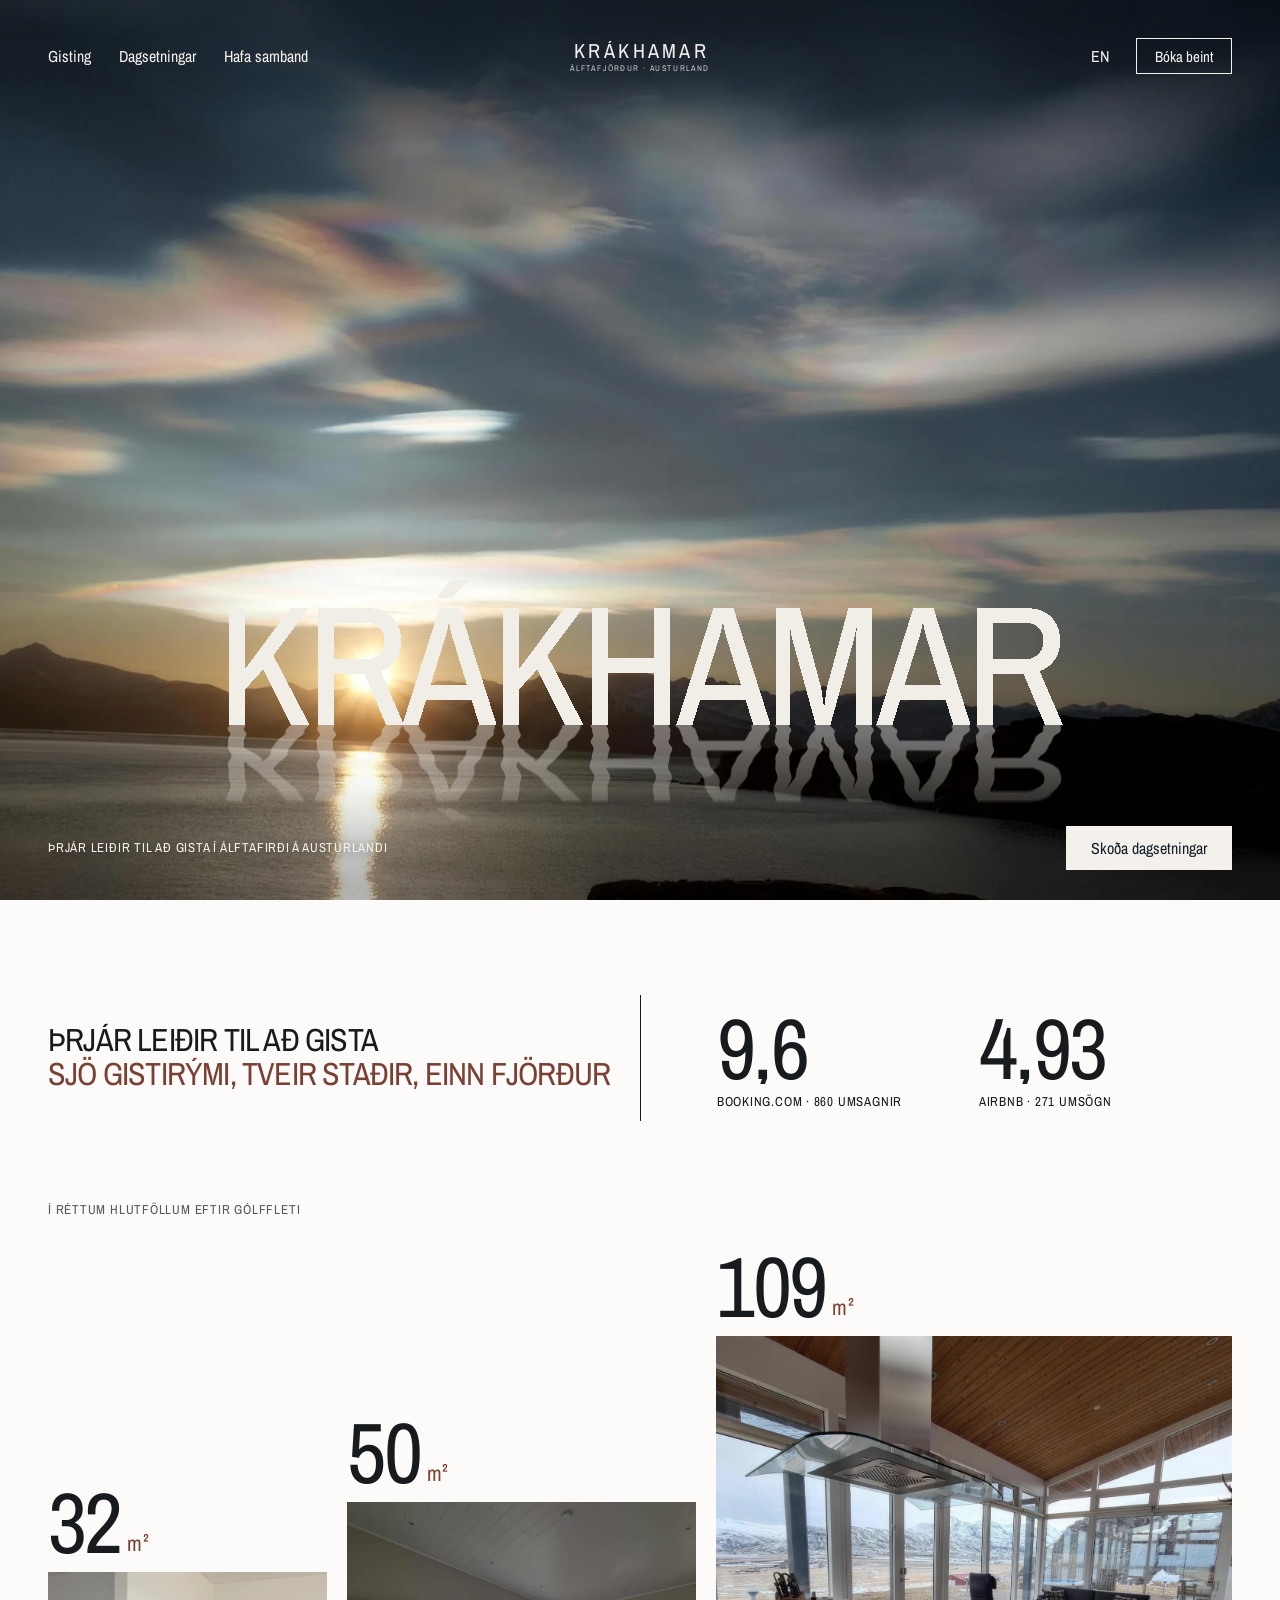
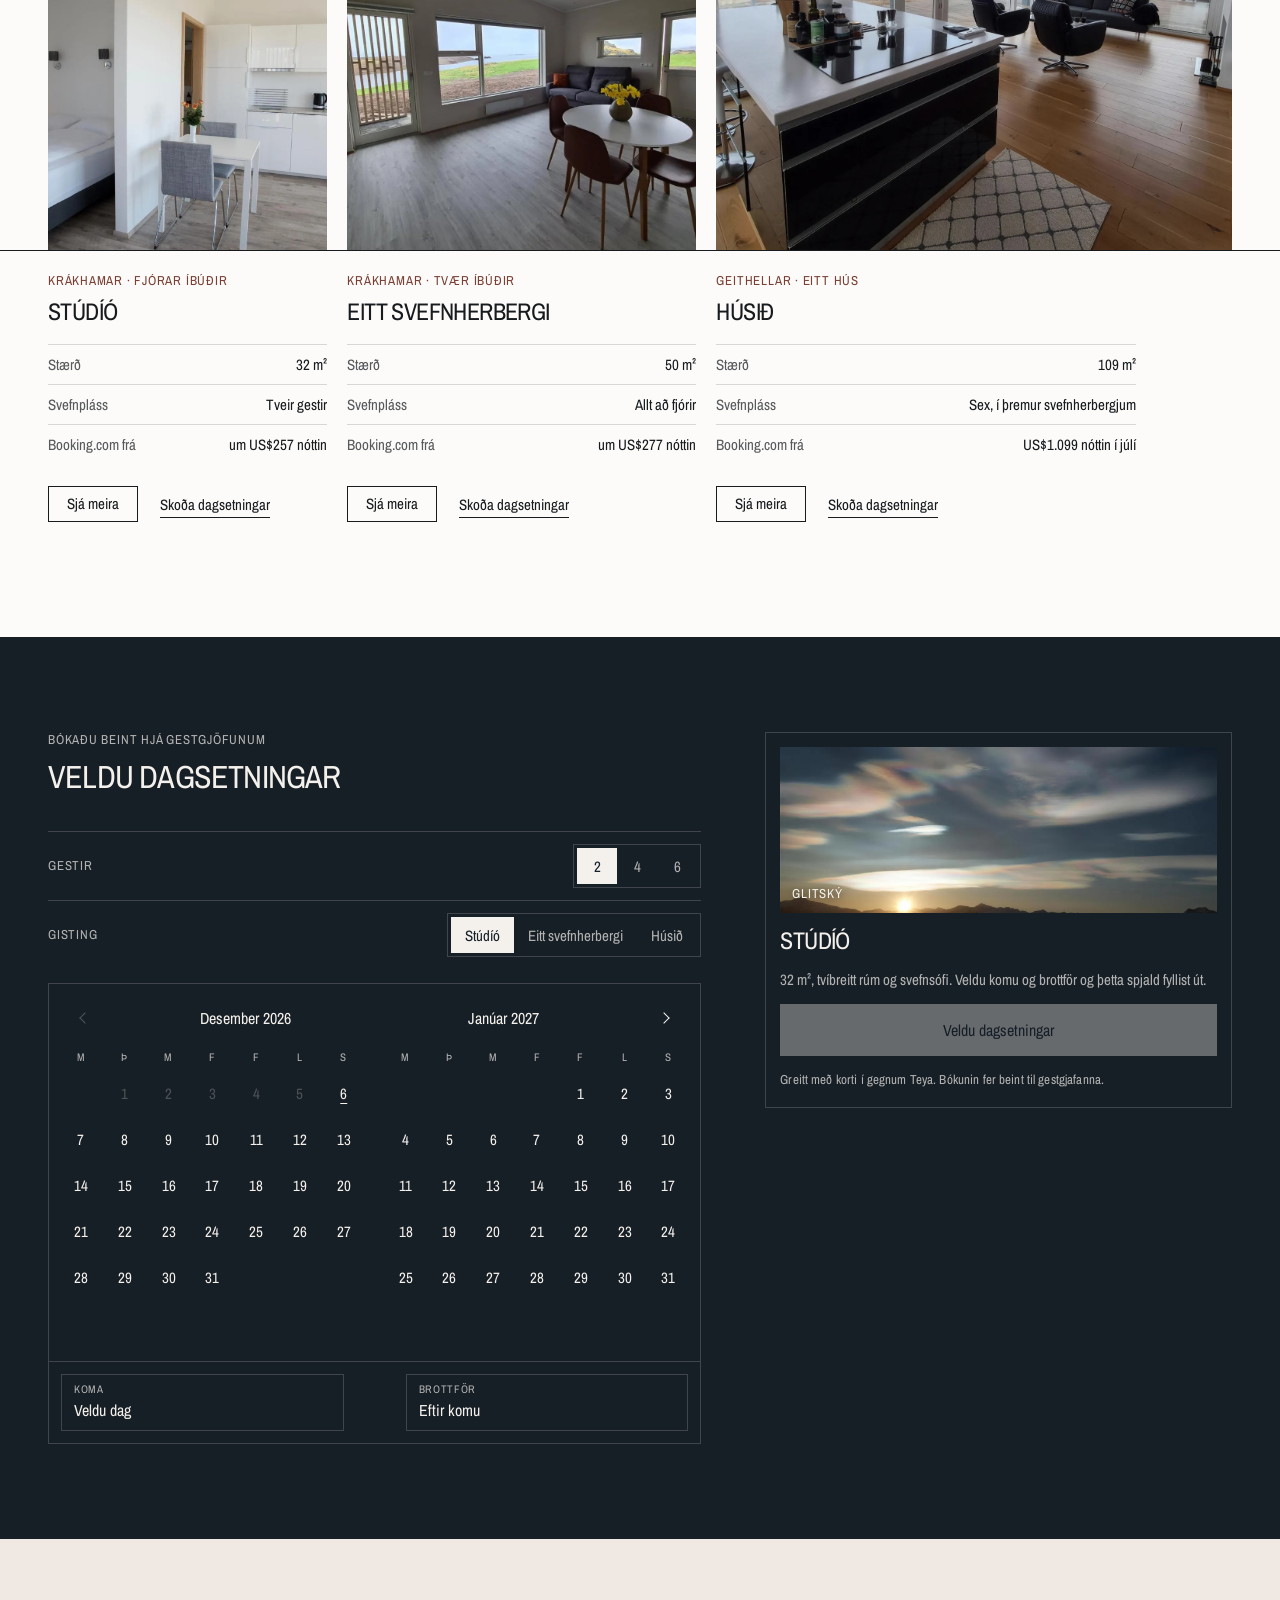
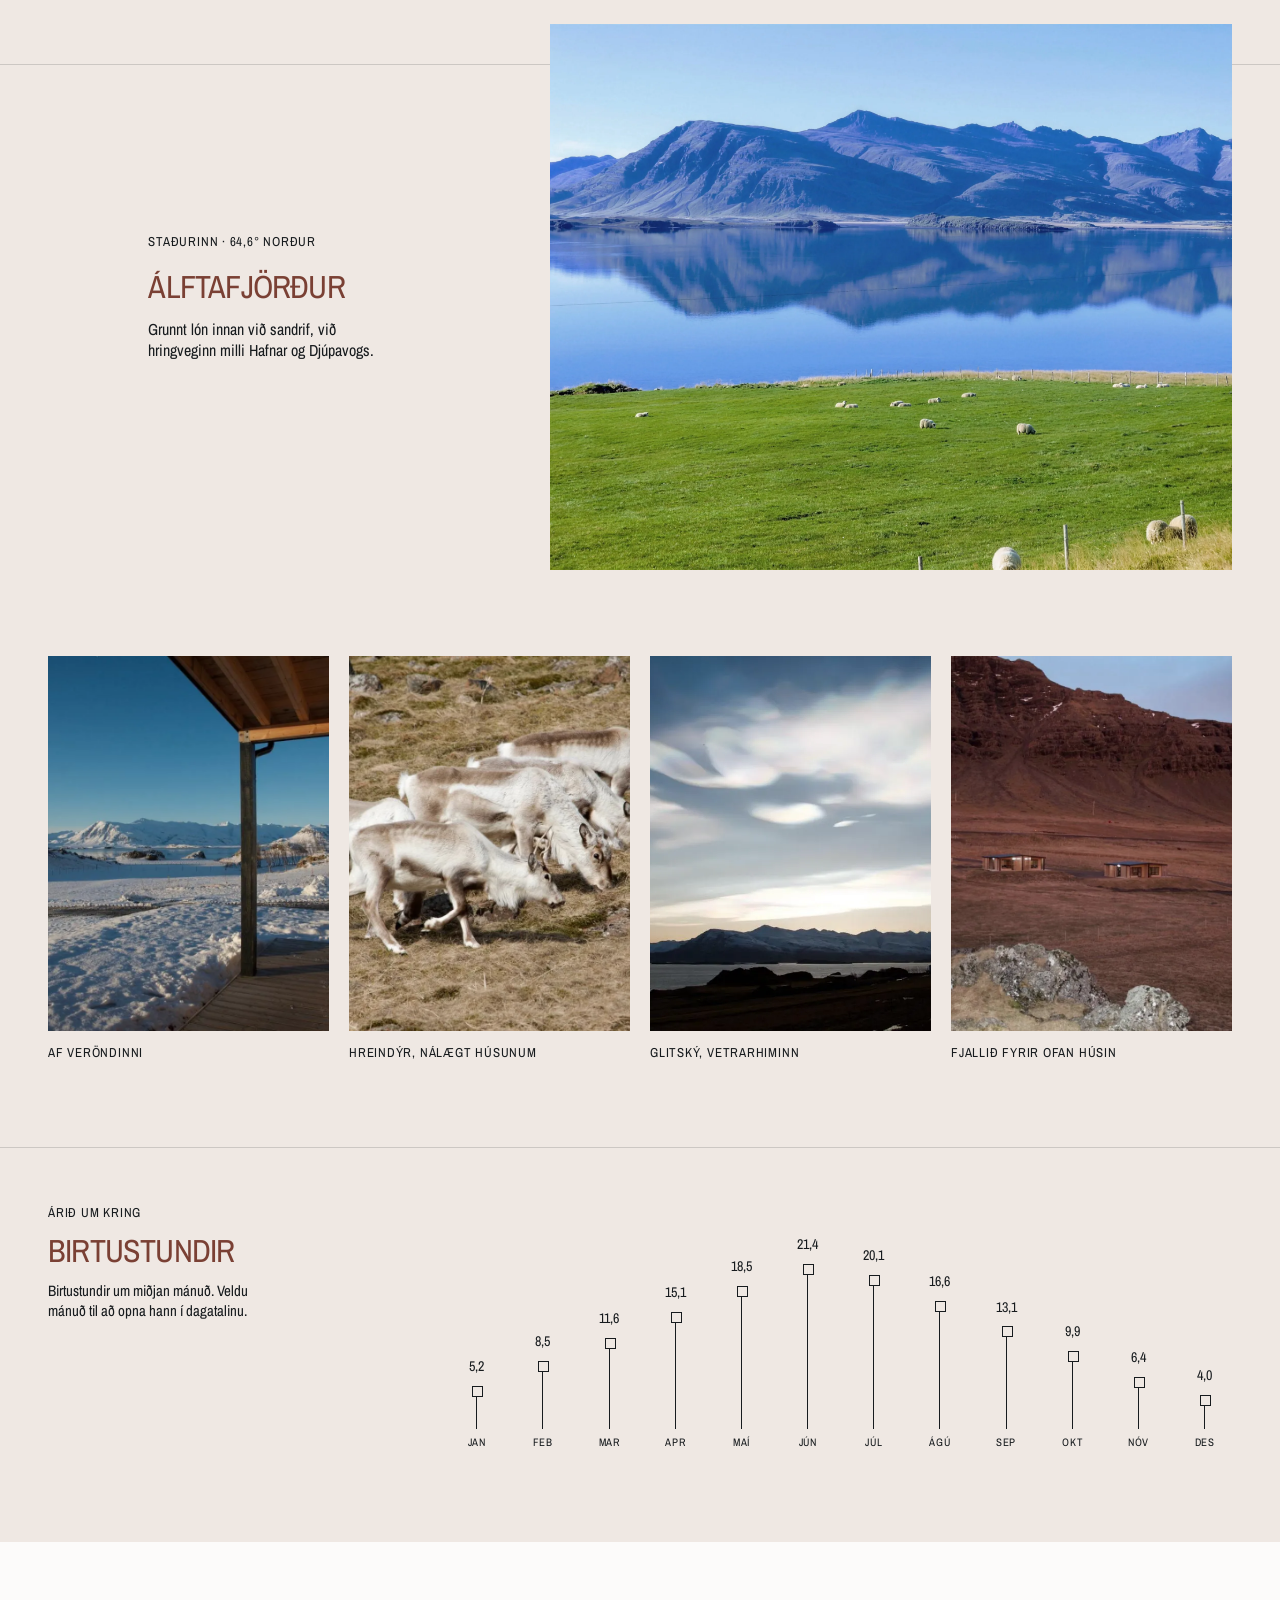
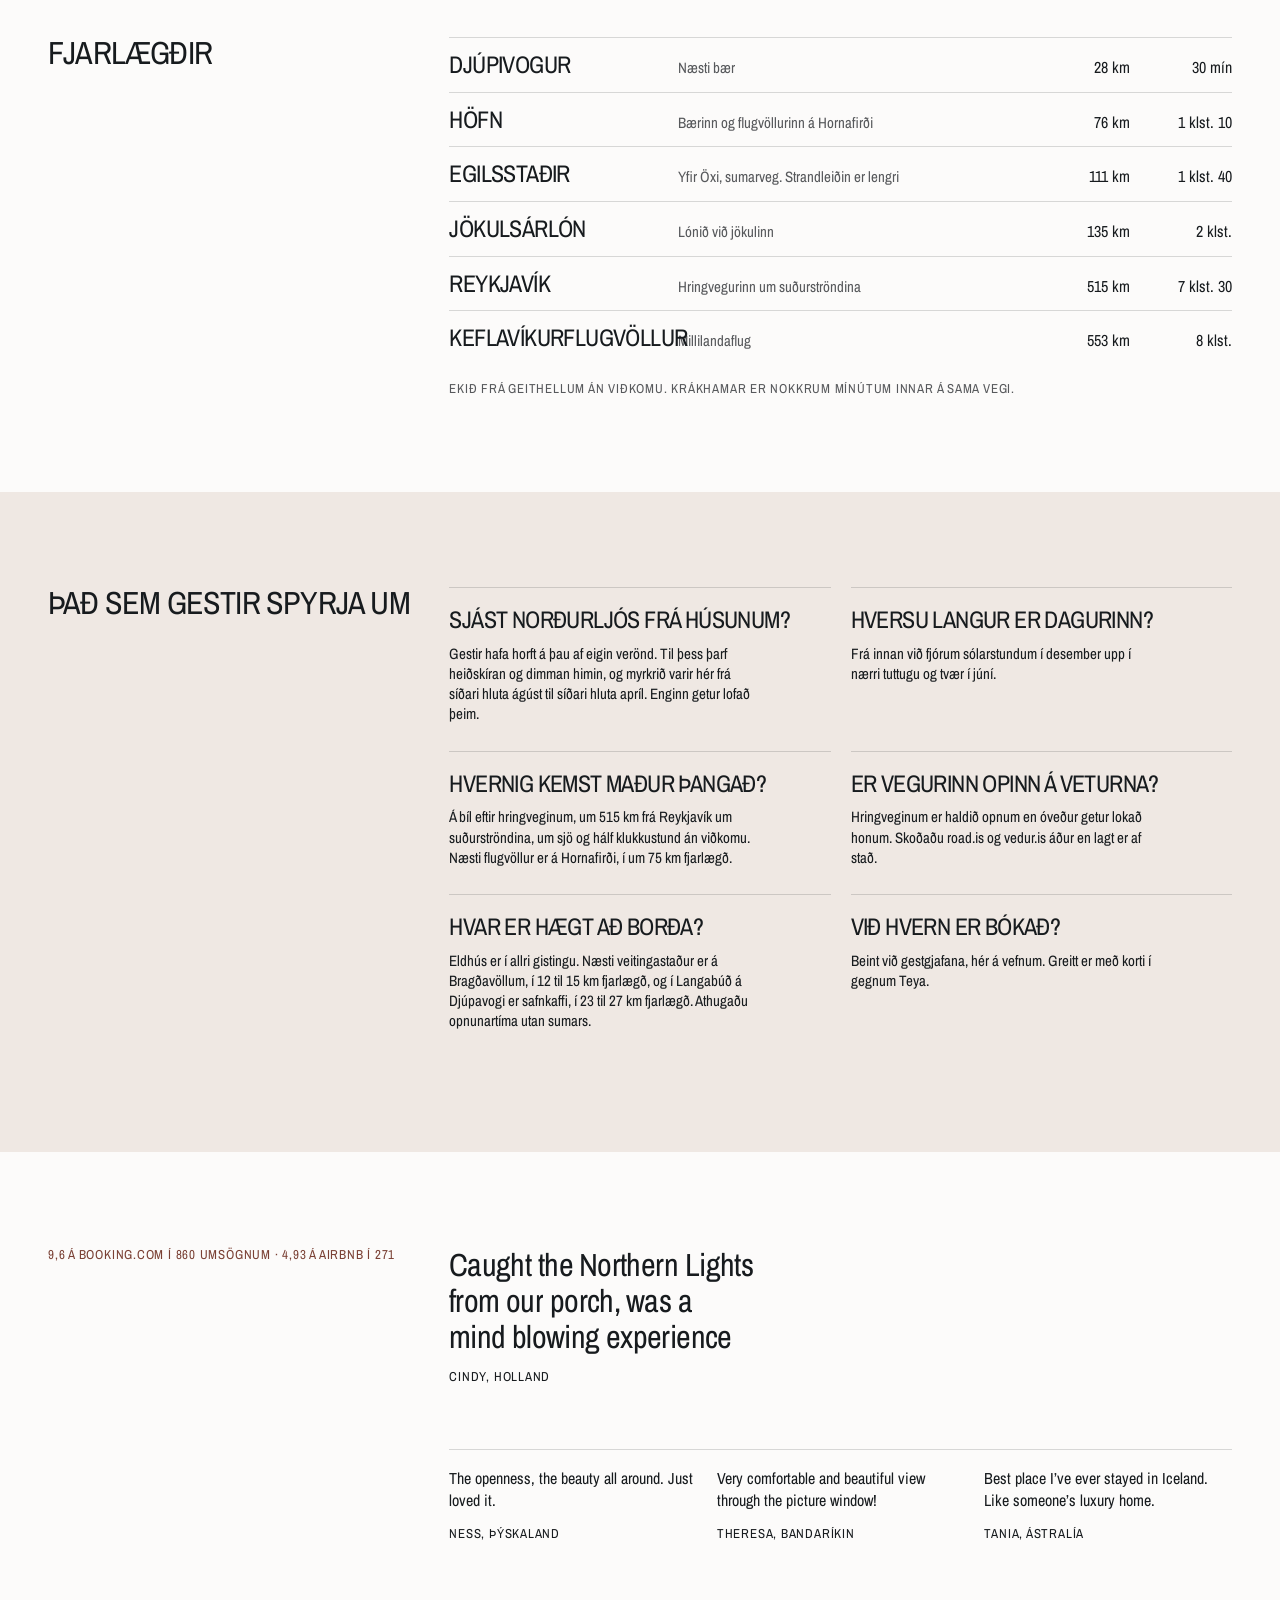
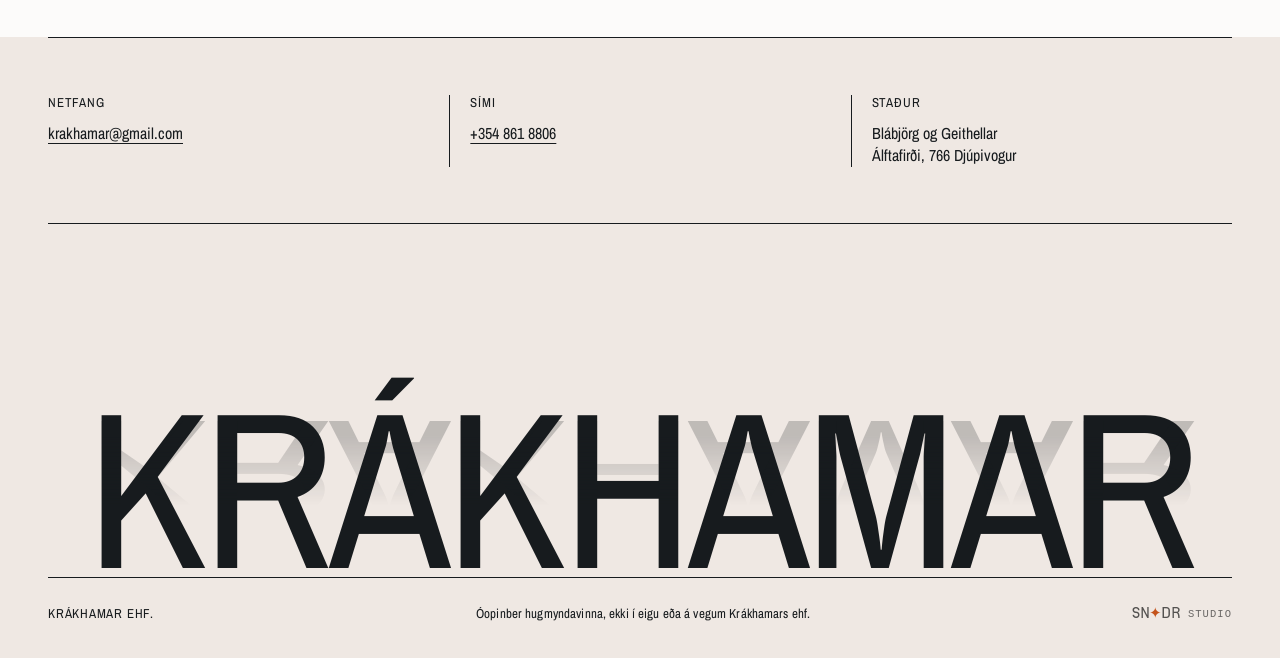
==== commit b1c2f3a5: "Deploy 1359608 (noindex preview) Co-Authored-By: Claude Opus 5.5 <noreply@anthropic.com>" ====
--- a/is/index.html
+++ b/is/index.html
@@ -6,12 +6,12 @@
 <meta name="robots" content="noindex, nofollow">
 <title>Krákhamar og Geithellar, gisting í Álftafirði á Austurlandi</title>
 <meta name="description" content="Sex íbúðir á Blábjörgum og húsið Geithellar í Álftafirði, milli Hafnar og Djúpavogs á Austurlandi. Bókaðu beint hjá gestgjöfunum.">
-<meta name="theme-color" content="#141D22">
+<meta name="theme-color" content="#16202A">
 <link rel="alternate" hreflang="en" href="https://sindrimar02.github.io/krakhamar-preview/"><link rel="alternate" hreflang="is" href="https://sindrimar02.github.io/krakhamar-preview/is/">
 <!-- Design preview by SNDR Studio for Krákhamar ehf. Photographs are the property's own, from its public listings. -->
 <script>try{if(sessionStorage.getItem('kh-wipe')&&!matchMedia('(prefers-reduced-motion: reduce)').matches){document.documentElement.classList.add('kh-in');setTimeout(function(){document.documentElement.classList.remove('kh-in')},3000)}sessionStorage.removeItem('kh-wipe')}catch(e){}</script>
 <script src="../assets/vendor/focus-guard.js"></script>
-<link rel="preload" href="../assets/fonts/Melodrama-Light.woff2" as="font" type="font/woff2" crossorigin>
+<link rel="preload" href="../assets/fonts/ArchivoNarrow-Regular.woff2" as="font" type="font/woff2" crossorigin>
 <link rel="preload" href="../assets/img/pearl.webp" as="image" media="(min-width:761px)"><link rel="preload" href="../assets/img/pearl-s.webp" as="image" media="(max-width:760px)">
 <link rel="stylesheet" href="../assets/vendor/focus-guard.css">
 <link rel="stylesheet" href="../css/badge.css">
@@ -19,7 +19,7 @@
 <link rel="icon" href="../assets/img/favicon-32.png" type="image/png" sizes="32x32">
 <link rel="icon" href="../assets/img/favicon.svg" type="image/svg+xml">
 <link rel="apple-touch-icon" href="../assets/img/apple-touch-icon.png">
-<script type="application/ld+json">{"@context":"https://schema.org","@type":"LodgingBusiness","name":"Krákhamar","telephone":"+3548618806","email":"krakhamar@gmail.com","address":{"@type":"PostalAddress","addressLocality":"Djúpivogur","postalCode":"766","addressCountry":"IS"},"geo":{"@type":"GeoCoordinates","latitude":64.59,"longitude":-14.58},"url":"https://sindrimar02.github.io/krakhamar-preview/is/","inLanguage":"is"}</script>
+<script type="application/ld+json">{"@context":"https://schema.org","@graph":[{"@type":"LodgingBusiness","name":"Krákhamar","telephone":"+3548618806","email":"krakhamar@gmail.com","address":{"@type":"PostalAddress","addressLocality":"Djúpivogur","postalCode":"766","addressCountry":"IS"},"geo":{"@type":"GeoCoordinates","latitude":64.59,"longitude":-14.58},"url":"https://sindrimar02.github.io/krakhamar-preview/is/","inLanguage":"is"},{"@type":"FAQPage","mainEntity":[{"@type":"Question","name":"Sjást norðurljós frá húsunum?","acceptedAnswer":{"@type":"Answer","text":"Gestir hafa horft á þau af eigin verönd. Til þess þarf heiðskíran og dimman himin, og myrkrið varir hér frá síðari hluta ágúst til síðari hluta apríl. Enginn getur lofað þeim."}},{"@type":"Question","name":"Hversu langur er dagurinn?","acceptedAnswer":{"@type":"Answer","text":"Frá innan við fjórum sólarstundum í desember upp í nærri tuttugu og tvær í júní."}},{"@type":"Question","name":"Hvernig kemst maður þangað?","acceptedAnswer":{"@type":"Answer","text":"Á bíl eftir hringveginum, um 515 km frá Reykjavík um suðurströndina, um sjö og hálf klukkustund án viðkomu. Næsti flugvöllur er á Hornafirði, í um 75 km fjarlægð."}},{"@type":"Question","name":"Er vegurinn opinn á veturna?","acceptedAnswer":{"@type":"Answer","text":"Hringveginum er haldið opnum en óveður getur lokað honum. Skoðaðu road.is og vedur.is áður en lagt er af stað."}},{"@type":"Question","name":"Hvar er hægt að borða?","acceptedAnswer":{"@type":"Answer","text":"Eldhús er í allri gistingu. Næsti veitingastaður er á Bragðavöllum, í 12 til 15 km fjarlægð, og í Langabúð á Djúpavogi er safnkaffi, í 23 til 27 km fjarlægð. Athugaðu opnunartíma utan sumars."}},{"@type":"Question","name":"Við hvern er bókað?","acceptedAnswer":{"@type":"Answer","text":"Beint við gestgjafana, hér á vefnum. Greitt er með korti í gegnum Teya."}}]}]}</script>
 </head>
 <body>
 <a class="skip" href="#main">Beint í efnið</a>
@@ -27,21 +27,21 @@
 <div class="progress" id="progress" aria-hidden="true"></div>
 <header class="hdr" id="hdr">
   <div class="hdr-shell">
+    <nav class="hdr-links" aria-label="Aðalvalmynd"><a href="#stays">Gisting</a><a href="#book">Dagsetningar</a><a href="#contact">Hafa samband</a></nav>
     <a class="hdr-brand" href="../is/" aria-label="Krákhamar, forsíða">
-      <span class="hdr-place">Álftafjörður, Austurlandi</span>
       <span class="hdr-name" translate="no">Krákhamar</span>
+      <span class="hdr-place">Álftafjörður · Austurland</span>
     </a>
-    <nav class="hdr-links" aria-label="Aðalvalmynd"><a href="../is/geithellar/" translate="no">Geithellar</a><a href="../is/krakhamar/" translate="no">Krákhamar</a><a href="../is/fjordurinn/">Fjörðurinn</a></nav>
     <div class="hdr-act">
       <span class="hdr-chip" id="chip" hidden></span>
       <a class="lang" href="../" hreflang="en" lang="en" aria-label="English">EN</a>
-      <a class="pill" href="#book"><span class="pill-t" data-t="Bóka beint">Bóka beint</span></a>
+      <a class="btn btn--sm" href="#book">Bóka beint</a>
       <button class="burger" id="burger" type="button" aria-label="Opna valmynd" aria-expanded="false" aria-controls="menu"><i></i><i></i></button>
     </div>
   </div>
 </header>
 <div class="menu" id="menu" tabindex="-1" hidden aria-label="Valmynd" role="dialog" aria-modal="true">
-  <nav aria-label="Valmynd"><a href="../is/geithellar/" translate="no">Geithellar</a><a href="../is/krakhamar/" translate="no">Krákhamar</a><a href="../is/fjordurinn/">Fjörðurinn</a><a href="#book">Bóka beint</a></nav>
+  <nav aria-label="Valmynd"><a href="#stays">Gisting</a><a href="#book">Dagsetningar</a><a href="#contact">Hafa samband</a></nav>
   <p class="meta menu-foot"><span>krakhamar@gmail.com<br>+354 861 8806</span><a class="menu-lang" href="../" hreflang="en" lang="en">English</a></p>
 </div>
 <main id="main">
@@ -51,64 +51,64 @@
     <canvas id="water" aria-hidden="true" data-word="KRÁKHAMAR" data-scene="pearl"></canvas>
     <div class="stage-ui">
       <h1 class="wm" id="wm" translate="no">Krákhamar</h1>
-      <div class="foot" id="foot"><div class="seg seg--line" id="sceneSeg" role="radiogroup" aria-label="Hvernig fjörðurinn lítur út"><span class="seg-pill" aria-hidden="true"></span><button type="button" role="radio" data-v="pearl">Glitský</button><button type="button" role="radio" data-v="blue">Ljósaskipti</button><button type="button" role="radio" data-v="still">Logn</button><button type="button" role="radio" data-v="sun">Lág sól</button></div><button class="calm" id="calm" type="button" aria-pressed="false" aria-label="Stöðva hreyfingu vatnsins"><i></i><i></i></button>
-        <div class="finder"><span class="finder-l" id="whoL">Fjöldi gesta</span><div class="seg seg--tray" id="heroParty" role="radiogroup" aria-labelledby="whoL"><span class="seg-pill" aria-hidden="true"></span><button type="button" role="radio" data-v="2">2</button><button type="button" role="radio" data-v="4">4</button><button type="button" role="radio" data-v="6">6</button></div><a class="pill pill--salt" href="#book"><span class="pill-t" data-t="Sjá hvað er laust">Sjá hvað er laust</span></a></div></div>
+      <div class="foot" id="foot"><p class="meta foot-meta">Þrjár leiðir til að gista í Álftafirði á Austurlandi</p><a class="btn btn--on" href="#book">Skoða dagsetningar</a></div>
     </div>
   </div>
 </section>
-<section class="house house--g" id="geithellar">
-  <header class="house-top"><h2 class="house-name" translate="no" data-words>Geithellar</h2><p class="meta">Húsið · 109 m² · sex gestir</p></header>
-  <div class="house-photo" data-slats><img src="../assets/img/door-gh.webp" alt="Geithellar, langt og lágt hús með rauðbrydduðu þaki undir snjóröndóttum tindum" loading="lazy"></div>
-  <div class="house-body">
-    <div class="house-text">
-      <p class="house-lead">Langt og lágt hús undir fjallinu, andspænis sjónum. Stofan er umlukin gleri.</p>
-      <dl class="spec">
-        <div><dt class="meta">Svefnherbergi</dt><dd>3, með einu baðherbergi</dd></div>
-        <div><dt class="meta">Eldhús</dt><dd>Fullbúið, með langri eyju</dd></div>
-        <div><dt class="meta">Úti</dt><dd>Verönd, garður, bílastæði</dd></div>
-        <div><dt class="meta">Umsagnir</dt><dd>9,7 í 58 umsögnum</dd></div>
-      </dl>
-      <p class="lnks"><a class="lnk" href="../is/geithellar/">Sjá húsið</a><a class="lnk" href="#book" data-unit="villa">Skoða dagsetningar</a></p>
-    </div>
-    <figure class="house-a"><img src="../assets/img/glass-gh.webp" alt="Stofa og eldhús á Geithellum, með glervegg út að firðinum" loading="lazy"></figure>
-    <figure class="house-b"><img src="../assets/img/gh-lounge.webp" alt="Tveir hægindastólar við arininn á Geithellum" loading="lazy"></figure>
+<section class="intro" id="stays">
+  <h2 class="intro-h"><span data-line>Þrjár leiðir til að gista</span><span class="acc" data-line>Sjö gistirými, tveir staðir, einn fjörður</span></h2>
+  <dl class="intro-proof">
+    <div><dt class="meta">Booking.com · 860 umsagnir</dt><dd>9,6</dd></div>
+    <div><dt class="meta">Airbnb · 271 umsögn</dt><dd>4,93</dd></div>
+  </dl>
+</section>
+<section class="ways" aria-label="Gistirýmin þrjú, teiknuð í réttum hlutföllum">
+  <p class="meta ways-key">Í réttum hlutföllum eftir gólffleti</p>
+  <div class="ways-grid"><span class="ways-line" aria-hidden="true"></span>
+<article class="way way--studio" style="--m:0.5418">
+  <div class="way-stage">
+    <p class="way-num" aria-hidden="true"><span><b>32</b><small>m²</small></span></p>
+    <a class="way-photo" href="../is/studio/" tabindex="-1" aria-hidden="true"><img src="../assets/img/p-s-1.webp" alt="Stúdíóíbúð með rúmi, borði og hvítum eldhúskrók" loading="lazy"></a>
   </div>
-</section>
-<section class="house house--k" id="krakhamar">
-  <header class="house-top"><h2 class="house-name" translate="no" data-words>Krákhamar</h2><p class="meta">Sex íbúðir · þrjú hús · á Blábjörgum</p></header>
-  <div class="house-photo" data-slats><img src="../assets/img/door-kh.webp" alt="Timburrimlar á húsi á Krákhamri í rökkri, með fjörðinn að baki" loading="lazy"></div>
-  <div class="house-body house-body--flip">
-    <figure class="house-a"><img src="../assets/img/apt-big.webp" alt="Íbúð með einu svefnherbergi og stórum glugga út að firðinum" loading="lazy"></figure>
-    <figure class="house-b"><img src="../assets/img/studio.webp" alt="Stúdíóíbúð með borði og eldhúskrók" loading="lazy"></figure>
-    <div class="house-text">
-      <p class="house-lead">Þrjú timburhús á bænum Blábjörgum, 22 km sunnan við Djúpavog. Hver íbúð hefur eldhúskrók, verönd og fjörðinn fyrir framan sig.</p>
-      <dl class="spec">
-        <div><dt class="meta">Stúdíó</dt><dd>Fjórar íbúðir, 32 m²</dd></div>
-        <div><dt class="meta">Eitt svefnherbergi</dt><dd>Tvær íbúðir, 50 m²</dd></div>
-        <div><dt class="meta">Umsagnir</dt><dd>9,6 í 860 umsögnum</dd></div>
-      </dl>
-      <p class="lnks"><a class="lnk" href="../is/krakhamar/">Sjá íbúðirnar</a><a class="lnk" href="#book" data-unit="studio">Skoða dagsetningar</a></p>
-    </div>
+  <div class="way-t">
+    <p class="meta">Krákhamar · fjórar íbúðir</p>
+    <h3 class="way-name">Stúdíó</h3>
+    <dl class="spec"><div><dt>Stærð</dt><dd>32 m²</dd></div><div><dt>Svefnpláss</dt><dd>Tveir gestir</dd></div><div><dt>Booking.com frá</dt><dd>um US$257 nóttin</dd></div></dl>
+    <p class="lnks"><a class="btn btn--sm" href="../is/studio/" aria-label="Sjá meira: Stúdíó">Sjá meira</a><a class="lnk" href="#book" data-unit="studio">Skoða dagsetningar</a></p>
   </div>
-</section>
-<section class="fjord" id="fjord">
-  <div class="fjord-head"><p class="meta">Álftafjörður · 64,6° norður</p><h2 class="st" data-words>Álftafjörður er fjörður álftanna. Grunnt lón innan við sandrif, sem sjávarföllin fylla og tæma.</h2></div>
-  <div class="mos">
-    <figure class="m m1"><img src="../assets/img/snowview.webp" alt="Snjór og blá fjöll af verönd íbúðar" loading="lazy"><figcaption class="meta">Af veröndinni</figcaption></figure>
-    <figure class="m m2"><img src="../assets/img/reindeer.webp" alt="Hreindýr á beit nálægt húsunum" loading="lazy"><figcaption class="meta">Hreindýr, nálægt húsunum</figcaption></figure>
-    <figure class="m m3"><img src="../assets/img/nacre2.webp" alt="Glitský yfir firðinum" loading="lazy"><figcaption class="meta">Glitský, vetrarhiminn</figcaption></figure>
-    <figure class="m m4"><img src="../assets/img/red.webp" alt="Ryðrautt fjall fyrir ofan tvö lág hús" loading="lazy"><figcaption class="meta">Fjallið fyrir ofan húsin</figcaption></figure>
+</article>
+<article class="way way--apt" style="--m:0.6773">
+  <div class="way-stage">
+    <p class="way-num" aria-hidden="true"><span><b>50</b><small>m²</small></span></p>
+    <a class="way-photo" href="../is/eitt-svefnherbergi/" tabindex="-1" aria-hidden="true"><img src="../assets/img/p-o-living.webp" alt="Stofa með borði, sófa og gluggum út að firðinum" loading="lazy"></a>
   </div>
-  <div class="year" id="year" role="group" aria-label="Birtustundir eftir mánuðum. Veldu mánuð til að sjá hann í bókunardagatalinu."></div>
-  <p class="year-note meta">Birtustundir í Álftafirði um miðjan mánuð. Veldu mánuð til að opna hann í dagatalinu.</p>
-  <p class="fjord-more"><a class="lnk" href="../is/fjordurinn/">Meira um fjörðinn</a></p>
+  <div class="way-t">
+    <p class="meta">Krákhamar · tvær íbúðir</p>
+    <h3 class="way-name">Eitt svefnherbergi</h3>
+    <dl class="spec"><div><dt>Stærð</dt><dd>50 m²</dd></div><div><dt>Svefnpláss</dt><dd>Allt að fjórir</dd></div><div><dt>Booking.com frá</dt><dd>um US$277 nóttin</dd></div></dl>
+    <p class="lnks"><a class="btn btn--sm" href="../is/eitt-svefnherbergi/" aria-label="Sjá meira: Eitt svefnherbergi">Sjá meira</a><a class="lnk" href="#book" data-unit="apt">Skoða dagsetningar</a></p>
+  </div>
+</article>
+<article class="way way--villa" style="--m:1.0000">
+  <div class="way-stage">
+    <p class="way-num" aria-hidden="true"><span><b>109</b><small>m²</small></span></p>
+    <a class="way-photo" href="../is/husid/" tabindex="-1" aria-hidden="true"><img src="../assets/img/glass-gh.webp" alt="Stofa og eldhús á Geithellum, með glervegg út að firðinum" loading="lazy"></a>
+  </div>
+  <div class="way-t">
+    <p class="meta">Geithellar · eitt hús</p>
+    <h3 class="way-name">Húsið</h3>
+    <dl class="spec"><div><dt>Stærð</dt><dd>109 m²</dd></div><div><dt>Svefnpláss</dt><dd>Sex, í þremur svefnherbergjum</dd></div><div><dt>Booking.com frá</dt><dd>US$1.099 nóttin í júlí</dd></div></dl>
+    <p class="lnks"><a class="btn btn--sm" href="../is/husid/" aria-label="Sjá meira: Húsið">Sjá meira</a><a class="lnk" href="#book" data-unit="villa">Skoða dagsetningar</a></p>
+  </div>
+</article>
+  </div>
 </section>
 <section class="book" id="book" data-units="studio apt villa">
   <div class="book-l">
     <p class="meta">Bókaðu beint hjá gestgjöfunum</p>
-    <h2 class="book-h">Dagarnir þínir við fjörðinn</h2>
+    <h2 class="book-h">Veldu dagsetningar</h2>
     <div class="book-row"><span class="meta" id="bkWho">Gestir</span><div class="seg seg--tray seg--dark" id="party" role="radiogroup" aria-labelledby="bkWho"><span class="seg-pill" aria-hidden="true"></span><button type="button" role="radio" data-v="2">2</button><button type="button" role="radio" data-v="4">4</button><button type="button" role="radio" data-v="6">6</button></div></div>
-    <div class="book-row"><span class="meta" id="bkStay">Gisting</span><div class="seg seg--tray seg--dark" id="unit" role="radiogroup" aria-labelledby="bkStay"><span class="seg-pill" aria-hidden="true"></span><button type="button" role="radio" data-v="studio">Stúdíó</button><button type="button" role="radio" data-v="apt">Eitt svefnherbergi</button><button type="button" role="radio" data-v="villa">Geithellar</button></div></div>
+    <div class="book-row"><span class="meta" id="bkStay">Gisting</span><div class="seg seg--tray seg--dark" id="unit" role="radiogroup" aria-labelledby="bkStay"><span class="seg-pill" aria-hidden="true"></span><button type="button" role="radio" data-v="studio">Stúdíó</button><button type="button" role="radio" data-v="apt">Eitt svefnherbergi</button><button type="button" role="radio" data-v="villa">Húsið</button></div></div>
     <div class="cal" id="cal"></div>
   </div>
   <aside class="read" id="read" aria-live="polite">
@@ -131,7 +131,27 @@
     <p class="meta read-foot" id="readFoot">Greitt með korti í gegnum Teya. Bókunin fer beint til gestgjafanna.</p>
   </aside>
 </section>
-<section class="guests" id="guests"><p class="meta">9,6 á Booking.com í 860 umsögnum · 4,93 á Airbnb í 271</p><blockquote class="q q-big" lang="en"><p data-words>Caught the Northern Lights from our porch, was a mind blowing experience</p><cite class="meta">Cindy, Holland</cite></blockquote><div class="q-row"><blockquote class="q " lang="en"><p>The openness, the beauty all around. Just loved it.</p><cite class="meta">Ness, Þýskaland</cite></blockquote><blockquote class="q " lang="en"><p>Very comfortable and beautiful view through the picture window!</p><cite class="meta">Theresa, Bandaríkin</cite></blockquote><blockquote class="q " lang="en"><p>The trails cut into the grass just outside the apartments were an added bonus.</p><cite class="meta">Melani, Kanada</cite></blockquote></div></section>
+<section id="place" class="feat tint">
+  <figure class="feat-img" data-rise><img src="../assets/img/still.webp" alt="Lygnt vatn og blá fjöll í Álftafirði" loading="lazy"></figure>
+  <div class="feat-t"><p class="meta">Staðurinn · 64,6° norður</p><h2 class="feat-h">Álftafjörður</h2><p>Grunnt lón innan við sandrif, við hringveginn milli Hafnar og Djúpavogs.</p></div>
+</section>
+<section class="four tint">
+  <figure><div class="four-img" data-rise><img src="../assets/img/snowview.webp" alt="Snjór og blá fjöll af verönd íbúðar" loading="lazy"></div><figcaption class="meta">Af veröndinni</figcaption></figure><figure><div class="four-img" data-rise><img src="../assets/img/reindeer.webp" alt="Hreindýr á beit nálægt húsunum" loading="lazy"></div><figcaption class="meta">Hreindýr, nálægt húsunum</figcaption></figure><figure><div class="four-img" data-rise><img src="../assets/img/nacre2.webp" alt="Glitský yfir firðinum" loading="lazy"></div><figcaption class="meta">Glitský, vetrarhiminn</figcaption></figure><figure><div class="four-img" data-rise><img src="../assets/img/red.webp" alt="Ryðrautt fjall fyrir ofan tvö lág hús" loading="lazy"></div><figcaption class="meta">Fjallið fyrir ofan húsin</figcaption></figure>
+</section>
+<section class="light tint">
+  <div class="light-t"><p class="meta">Árið um kring</p><h2 class="feat-h">Birtustundir</h2><p class="year-note">Birtustundir um miðjan mánuð. Veldu mánuð til að opna hann í dagatalinu.</p></div>
+  <div class="year" id="year" role="group" aria-label="Birtustundir eftir mánuðum. Veldu mánuð til að sjá hann í bókunardagatalinu."></div>
+</section>
+<section class="rows road">
+  <h2 class="rows-h">Fjarlægðir</h2>
+  <div class="rows-b"><ol class="road-list"><li><span class="road-n">Djúpivogur</span><span class="road-d">Næsti bær</span><span class="road-k">28 km</span><span class="road-t">30 mín</span></li><li><span class="road-n">Höfn</span><span class="road-d">Bærinn og flugvöllurinn á Hornafirði</span><span class="road-k">76 km</span><span class="road-t">1 klst. 10</span></li><li><span class="road-n">Egilsstaðir</span><span class="road-d">Yfir Öxi, sumarveg. Strandleiðin er lengri</span><span class="road-k">111 km</span><span class="road-t">1 klst. 40</span></li><li><span class="road-n">Jökulsárlón</span><span class="road-d">Lónið við jökulinn</span><span class="road-k">135 km</span><span class="road-t">2 klst.</span></li><li><span class="road-n">Reykjavík</span><span class="road-d">Hringvegurinn um suðurströndina</span><span class="road-k">515 km</span><span class="road-t">7 klst. 30</span></li><li><span class="road-n">Keflavíkurflugvöllur</span><span class="road-d">Millilandaflug</span><span class="road-k">553 km</span><span class="road-t">8 klst.</span></li></ol>
+  <p class="meta light-note">Ekið frá Geithellum án viðkomu. Krákhamar er nokkrum mínútum innar á sama vegi.</p></div>
+</section>
+<section class="rows qa tint">
+  <h2 class="rows-h">Það sem gestir spyrja um</h2>
+  <dl class="qa-list"><div><dt>Sjást norðurljós frá húsunum?</dt><dd>Gestir hafa horft á þau af eigin verönd. Til þess þarf heiðskíran og dimman himin, og myrkrið varir hér frá síðari hluta ágúst til síðari hluta apríl. Enginn getur lofað þeim.</dd></div><div><dt>Hversu langur er dagurinn?</dt><dd>Frá innan við fjórum sólarstundum í desember upp í nærri tuttugu og tvær í júní.</dd></div><div><dt>Hvernig kemst maður þangað?</dt><dd>Á bíl eftir hringveginum, um 515 km frá Reykjavík um suðurströndina, um sjö og hálf klukkustund án viðkomu. Næsti flugvöllur er á Hornafirði, í um 75 km fjarlægð.</dd></div><div><dt>Er vegurinn opinn á veturna?</dt><dd>Hringveginum er haldið opnum en óveður getur lokað honum. Skoðaðu road.is og vedur.is áður en lagt er af stað.</dd></div><div><dt>Hvar er hægt að borða?</dt><dd>Eldhús er í allri gistingu. Næsti veitingastaður er á Bragðavöllum, í 12 til 15 km fjarlægð, og í Langabúð á Djúpavogi er safnkaffi, í 23 til 27 km fjarlægð. Athugaðu opnunartíma utan sumars.</dd></div><div><dt>Við hvern er bókað?</dt><dd>Beint við gestgjafana, hér á vefnum. Greitt er með korti í gegnum Teya.</dd></div></dl>
+</section>
+<section class="guests" id="guests"><p class="meta">9,6 á Booking.com í 860 umsögnum · 4,93 á Airbnb í 271</p><blockquote class="q q-big" lang="en"><p data-words>Caught the Northern Lights from our porch, was a mind blowing experience</p><cite class="meta">Cindy, Holland</cite></blockquote><div class="q-row"><blockquote class="q " lang="en"><p>The openness, the beauty all around. Just loved it.</p><cite class="meta">Ness, Þýskaland</cite></blockquote><blockquote class="q " lang="en"><p>Very comfortable and beautiful view through the picture window!</p><cite class="meta">Theresa, Bandaríkin</cite></blockquote><blockquote class="q " lang="en"><p>Best place I’ve ever stayed in Iceland. Like someone’s luxury home.</p><cite class="meta">Tania, Ástralía</cite></blockquote></div></section>
 </main>
 <footer class="ft" id="contact">
   <div class="ft-grid">
@@ -142,7 +162,7 @@
   <div class="ft-mark" aria-hidden="true"><span>KRÁKHAMAR</span><span class="r">KRÁKHAMAR</span></div>
   <div class="ft-base meta"><span>Krákhamar ehf.</span><span class="ft-note">Óopinber hugmyndavinna, ekki í eigu eða á vegum Krákhamars ehf.</span><a class="sndr-badge" href="https://sndrstudio.is" target="_blank" rel="noreferrer"
   aria-label="Hannað af SNDR Studio" data-logotype
-  style="--sndr-ink:rgba(255,255,255,0.72);--sndr-ember:#FF8A3D">
+  style="--sndr-ink:rgba(23,23,23,0.72);--sndr-ember:#C4531B">
   <span class="sndr-badge-mark">SN<span class="sndr-badge-star">✦</span>DR</span>
   <span class="sndr-badge-studio">STUDIO</span>
 </a></div>
--- a/css/site.css
+++ b/css/site.css
@@ -1,20 +1,26 @@
-@font-face{font-family:Melodrama;src:url(../assets/fonts/Melodrama-Light.woff2) format("woff2");font-weight:300;font-display:swap}
-@font-face{font-family:Melodrama;src:url(../assets/fonts/Melodrama-Regular.woff2) format("woff2");font-weight:400;font-display:swap}
-@font-face{font-family:Cabinet;src:url(../assets/fonts/CabinetGrotesk-Regular.woff2) format("woff2");font-weight:400;font-display:swap}
-@font-face{font-family:Cabinet;src:url(../assets/fonts/CabinetGrotesk-Medium.woff2) format("woff2");font-weight:500;font-display:swap}
-@font-face{font-family:Mono;src:url(../assets/fonts/jetbrains-mono-400.woff2) format("woff2");font-weight:400;font-display:swap}
+/* Krákhamar. System measured from storfjordhotel.com (04-platform/sndr-teardowns/teardowns/storfjord-2026-11-10/TEARDOWN.md):
+   one condensed grotesk at regular weight, uppercase headings on a small scale, white and one warm tint, square outlined buttons, hairlines.
+   Univers Condensed is licensed, so the face is Archivo Narrow (OFL). Colours are sampled from Krákhamar's own photographs. */
+@font-face{font-family:"Archivo Narrow";src:url(../assets/fonts/ArchivoNarrow-Regular.woff2) format("woff2");font-weight:400;font-display:swap}
+@font-face{font-family:"Archivo Narrow";src:url(../assets/fonts/ArchivoNarrow-Medium.woff2) format("woff2");font-weight:500;font-display:swap}
 
 :root{
-  --salt:#F1EEE7;--salt-7:rgba(241,238,231,.68);--hair:rgba(241,238,231,.18);
-  --ink:#141D22;--stone:#DCD7CC;--stone-ink:#304143;--slate:#22313A;--paper:#F3F0E9;--sand:#E7DFCF;--spruce:#22342D;
+  --paper:#FCFBFA;--tint:#EFE8E3;--ink:#171B1E;--rust:#7A4034;--rose:#C4AA9F;--night:#16202A;
+  --salt:#F4F1EC;--salt-7:rgba(244,241,236,.7);--hair:rgba(244,241,236,.18);
+  --line:color-mix(in srgb,var(--ink) 16%,transparent);
+  --stone:var(--tint);--stone-ink:var(--ink);--slate:var(--night);--sand:var(--tint);--spruce:var(--ink);
   --bk:#171F26;--acc:#D9C5BC;
-  --e:cubic-bezier(.16,1,.3,1);--gut:clamp(18px,3.4vw,48px);
-}
+  --f:"Archivo Narrow","Arial Narrow",Arial,sans-serif;
+  --e:cubic-bezier(.16,1,.3,1);--e-ui:cubic-bezier(.4,0,.2,1);
+  --pad:24px;--gap:20px;--gut:var(--pad);
+}
+@media (min-width:768px){:root{--pad:32px}}
+@media (min-width:1024px){:root{--pad:48px}}
 *{box-sizing:border-box;margin:0}
-html{-webkit-text-size-adjust:100%;background:var(--ink)}
+html{-webkit-text-size-adjust:100%;background:var(--night)}
 html.lenis,html.lenis body{height:auto}
 .lenis.lenis-stopped{overflow:hidden}
-body{font:400 17px/1.5 Cabinet,system-ui,sans-serif;color:var(--ink);background:var(--ink);-webkit-font-smoothing:antialiased;overflow-x:clip}
+body{font:400 16px/1.4 var(--f);color:var(--ink);background:var(--night);-webkit-font-smoothing:antialiased;overflow-x:clip}
 img{display:block;max-width:100%}
 a{color:inherit;text-decoration:none}
 a,button{touch-action:manipulation}
@@ -22,45 +28,127 @@
 [hidden]{display:none!important}
 h1,h2,h3{font-weight:400}
 :focus-visible{outline:2px solid currentColor;outline-offset:3px}
-.meta{font:400 11.5px/1.4 Mono,ui-monospace,monospace;letter-spacing:.05em;text-transform:uppercase}
+.meta{font:400 13px/1.3 var(--f);letter-spacing:.06em;text-transform:uppercase}
+.acc{color:var(--rust)}
 section[id],footer[id]{scroll-margin-top:0}
-
-/* ---------- progress + header (21st.dev Morphing Scroll Navbar #27428, ported) ---------- */
-.progress{position:fixed;z-index:60;top:0;left:0;right:0;height:2px;background:var(--acc);transform:scaleX(0);transform-origin:0 50%;pointer-events:none}
-.hdr{position:fixed;z-index:50;top:0;left:0;right:0;display:flex;justify-content:center;padding:0 20px;pointer-events:none;color:var(--salt)}
-.hdr-shell{pointer-events:auto;display:flex;align-items:center;justify-content:space-between;gap:22px;width:100%;max-width:2400px;height:78px;padding:0 calc(var(--gut) - 20px);border:1px solid transparent;border-radius:999px;
-  transition:max-width .55s cubic-bezier(.34,1.22,.5,1),height .38s cubic-bezier(.34,1.2,.5,1),margin-top .38s ease,padding .38s ease,background-color .3s ease,border-color .3s ease}
-.is-floating .hdr-shell{max-width:940px;height:58px;margin-top:12px;padding:0 9px 0 26px;background:rgba(20,29,34,.84);border-color:rgba(241,238,231,.14);-webkit-backdrop-filter:saturate(150%) blur(16px);backdrop-filter:saturate(150%) blur(16px)}
-.is-compact .hdr-shell{max-width:430px;height:52px}
-.hdr-brand{display:grid;flex:none}
-.hdr-brand>span{grid-area:1/1;transition:opacity .4s ease,transform .6s var(--e);white-space:nowrap}
-.hdr-place{font-size:15px}
-.hdr-name{font:400 23px/1 Melodrama,serif;letter-spacing:.005em;opacity:0;transform:translateY(10px);align-self:center}
-.is-floating .hdr-place{opacity:0;transform:translateY(-10px)}
-.is-floating .hdr-name{opacity:1;transform:none}
-.hdr-links{display:flex;gap:34px;overflow:hidden;max-width:520px;transition:max-width .45s var(--e),opacity .28s ease,gap .35s ease}
-.is-compact .hdr-links{max-width:0;gap:0;opacity:0;pointer-events:none}
-.hdr-links a{position:relative;font-size:15px;white-space:nowrap;padding:6px 0}
-.hdr-links a::after{content:"";position:absolute;left:0;right:0;bottom:2px;height:1px;background:currentColor;transform:scaleX(0);transform-origin:0 50%;transition:transform .5s var(--e)}
+main{background:var(--paper)}
+
+/* ---------- header: links left, name centred, actions right. Compacts over the first 100 px of scroll (Storfjord: padding 20 to 0, mark 1 to .75, linear) ---------- */
+.progress{display:none}
+.hdr{position:fixed;z-index:50;top:0;left:0;right:0;--hp:0;color:var(--salt);border-bottom:1px solid transparent;transition:background-color .3s ease,color .3s ease,border-color .3s ease,transform .3s ease}
+.hdr-shell{display:grid;grid-template-columns:1fr auto 1fr;align-items:center;gap:24px;height:calc(72px + 40px*(1 - var(--hp)));padding:0 var(--pad)}
+.hdr.is-solid{background:var(--paper);color:var(--ink);border-color:var(--line)}
+.hdr.is-away{transform:translateY(-101%)}
+.hdr-links{display:flex;gap:28px}
+.hdr-links a{position:relative;font-size:16px;line-height:24px;white-space:nowrap;padding:10px 0}
+.hdr-links a::after{content:"";position:absolute;left:0;right:0;bottom:8px;height:1px;background:currentColor;transform:scaleX(0);transform-origin:0 50%;transition:transform .3s var(--e-ui)}
 .hdr-links a[aria-current]::after{transform:scaleX(1)}
 @media (hover:hover){.hdr-links a:hover::after{transform:scaleX(1)}}
-.hdr-act{display:flex;align-items:center;gap:12px;flex:none}
-.hdr-chip{font:400 11.5px/1 Mono,monospace;letter-spacing:.03em;white-space:nowrap;opacity:.8;max-width:0;overflow:hidden;transition:max-width .5s var(--e)}
-.is-floating .hdr-chip{max-width:230px}
+.hdr-brand{justify-self:center;display:grid;justify-items:center;gap:5px;text-align:center;white-space:nowrap;transform:scale(calc(1 - .25*var(--hp)));transition:opacity .5s var(--e-ui)}
+.hdr-name{font:400 27px/1 var(--f);letter-spacing:.16em;text-transform:uppercase;margin-right:-.16em}
+.hdr-place{font:400 11px/1 var(--f);letter-spacing:.14em;text-transform:uppercase;opacity:.8}
+[data-page=home] .hdr:not(.is-floating) .hdr-brand{opacity:0}
+.hdr-act{justify-self:end;display:flex;align-items:center;gap:14px}
+.hdr-chip{font:400 13px/1 var(--f);letter-spacing:.04em;white-space:nowrap}
+.lang{display:inline-grid;place-items:center;min-width:44px;height:44px;font:400 16px/1 var(--f)}
 .burger{display:none}
 
-.pill{display:inline-flex;align-items:center;height:40px;padding:0 20px;border:1px solid rgba(241,238,231,.55);border-radius:99px;font-size:15px;white-space:nowrap;transition:background-color .35s ease,color .35s ease,transform .2s ease}
-.pill{--c:var(--salt)}
-.pill-t{display:inline-block;overflow:hidden;line-height:1.3;color:transparent;text-shadow:0 0 0 var(--c),0 1.3em 0 var(--c);transition:text-shadow .55s var(--e)}
+/* ---------- buttons: square, one hairline, the fill arrives in .4s (Storfjord) ---------- */
+.btn{display:inline-flex;align-items:center;justify-content:center;height:44px;padding:0 24px;border:1px solid currentColor;font:400 16px/1 var(--f);white-space:nowrap;transition:background-color .4s ease,color .4s ease,border-color .4s ease,transform .15s var(--e-ui)}
+.btn--sm{height:36px;padding:0 18px;font-size:15px}
+.btn:active{transform:scale(.98)}
+.btn--on{background:var(--salt);border-color:var(--salt);color:var(--night)}
 @media (hover:hover){
-  .pill:hover{background:var(--salt);border-color:var(--salt);--c:var(--ink)}
-  .pill:hover .pill-t{text-shadow:0 -1.3em 0 var(--c),0 0 0 var(--c)}
-}
-.pill:active{transform:scale(.97)}
-.pill--salt{background:var(--ink);color:var(--salt);border-color:var(--ink)}
-@media (hover:hover){.pill--salt:hover{background:var(--slate);border-color:var(--slate);--c:var(--salt)}}
-
-/* ---------- segmented (21st.dev Segmented Control #43122, ported to vanilla) ---------- */
+  .btn:hover{background:var(--ink);border-color:var(--ink);color:var(--paper)}
+  .hdr:not(.is-solid) .btn:hover,.ph .btn:hover{background:var(--salt);border-color:var(--salt);color:var(--night)}
+  .btn--on:hover,.hdr:not(.is-solid) .btn--on:hover{background:transparent;border-color:var(--salt);color:var(--salt)}
+}
+@media (pointer:coarse){.btn,.btn--sm{height:44px}}
+.lnks{display:flex;flex-wrap:wrap;align-items:center;gap:8px 22px}
+.lnk{position:relative;display:inline-block;padding:8px 0 6px;font-size:15px}
+.lnk::after{content:"";position:absolute;left:0;right:0;bottom:3px;height:1px;background:currentColor;transform-origin:100% 50%;transition:transform .5s var(--e)}
+@media (hover:hover){.lnk:hover::after{transform:scaleX(.35)}}
+.skip{position:fixed;z-index:70;left:12px;top:-60px;background:var(--salt);color:var(--night);padding:10px 16px}
+.skip:focus{top:12px}
+
+/* ---------- hero: the name stands on the waterline and mirrors in the fjord ---------- */
+.hero{position:relative;height:100lvh}
+.stage{position:relative;height:100lvh;overflow:hidden;background:var(--night);color:var(--salt)}
+.poster{position:absolute;inset:0;width:100%;height:100%;max-width:none;object-fit:cover;object-position:50% 80%}
+.gl-sized .poster{inset:auto;object-fit:fill}
+#water{position:absolute;inset:0;width:100%;height:100%;opacity:0}
+.gl #water{opacity:1}
+.stage-ui{position:absolute;left:0;right:0;top:0;height:100svh}
+.wm{position:absolute;left:0;right:0;bottom:20%;text-align:center;font:400 min(13.3vw,30svh)/.8 var(--f);letter-spacing:-.025em;text-transform:uppercase}
+@media (max-aspect-ratio:9/10){.wm{font-size:min(18.1vw,30svh)}}
+.gl .wm{clip-path:inset(50%);white-space:nowrap}
+.foot{position:absolute;left:var(--pad);right:var(--pad);bottom:max(30px,env(safe-area-inset-bottom));display:flex;justify-content:space-between;align-items:center;gap:24px}
+.foot-meta{margin-right:auto;text-shadow:0 1px 12px rgba(0,0,0,.6)}
+
+/* ---------- intro: a two-line statement, the second line in rust, a hairline, then the proof (Storfjord's welcome split) ---------- */
+.intro{display:grid;grid-template-columns:1fr 1fr;align-items:center;padding:clamp(64px,7.4vw,112px) var(--pad) clamp(56px,6.4vw,96px)}
+.intro-h{font:400 clamp(28px,2.5vw,36px)/1 var(--f);letter-spacing:-.025em;text-transform:uppercase;padding-right:var(--gap)}
+.intro-h>span{display:block;overflow:clip;padding:.14em 0 .06em;margin:-.14em 0 -.02em}
+.intro-h>span>i{display:block;font-style:normal}
+.intro-proof{position:relative;display:flex;gap:clamp(36px,6vw,96px);padding:10px 0 10px clamp(36px,6vw,96px)}
+.intro-proof::before{content:"";position:absolute;left:0;top:0;bottom:0;width:1px;background:var(--ink);transform:scaleY(var(--rule,1));transform-origin:50% 0}
+.intro-proof>div{display:flex;flex-direction:column-reverse;gap:10px}
+.intro-proof dd{margin:0;font:400 clamp(60px,6.7vw,96px)/.84 var(--f);letter-spacing:-.03em;font-variant-numeric:lining-nums;overflow:clip;padding-top:.08em}
+.intro-proof dd>i{display:block;font-style:normal}
+
+/* ---------- the three stays on one line, drawn to scale: each photograph is a square whose area follows the floor area (32, 50, 109 m²) ---------- */
+.ways{padding:0 var(--pad) clamp(80px,9vw,136px)}
+.ways-key{margin-bottom:22px;color:color-mix(in srgb,var(--ink) 72%,transparent)}
+.ways-grid{position:relative;max-width:max(900px,calc(78svh*2.219));margin-left:auto;display:grid;grid-template-columns:5.657fr 7.071fr 10.44fr;grid-template-rows:auto auto;gap:0 var(--gap)}
+.ways-line{grid-column:1/-1;grid-row:1;align-self:end;height:1px;margin:0 calc(var(--pad)*-1);background:var(--ink);transform-origin:0 50%}
+.way{grid-row:1/3;display:grid;grid-template-rows:subgrid;min-width:0}
+.way--studio{grid-column:1}.way--apt{grid-column:2}.way--villa{grid-column:3}
+.way-stage{align-self:end;display:flex;flex-direction:column}
+.way-num{overflow:clip;padding-top:.1em;margin-bottom:14px;font:400 clamp(60px,6.7vw,96px)/.84 var(--f);letter-spacing:-.03em;font-variant-numeric:lining-nums}
+.way-num>span{display:block}
+.way-num b{font-weight:400}
+.way-num small{font-size:.25em;letter-spacing:.02em;margin-left:.3em;color:var(--rust);vertical-align:.1em}
+.way-photo{display:block;aspect-ratio:1;overflow:hidden;background:var(--tint)}
+.way-photo img{width:100%;height:100%;object-fit:cover;transition:transform .5s var(--e-ui)}
+.way--apt .way-photo img{object-position:50% 88%}
+.way--studio .way-photo img{object-position:62% 50%}
+@media (hover:hover){.way:hover .way-photo img{transform:scale(1.035)}}
+.way-t{display:flex;flex-direction:column;align-items:flex-start;gap:8px;padding-top:22px}
+.way-t .meta{color:var(--rust)}
+.way-name{font:400 24px/1.15 var(--f);letter-spacing:-.025em;text-transform:uppercase}
+.spec{width:100%;display:grid}
+.spec>div{display:flex;justify-content:space-between;align-items:baseline;gap:18px;padding:9px 0;border-top:1px solid var(--line)}
+.spec dt{font-size:15px;color:color-mix(in srgb,currentColor 72%,transparent)}
+.spec dd{margin:0;text-align:right;font-size:15px}
+.way .spec{margin-top:10px;max-width:420px}
+.way .lnks{margin-top:14px}
+@media (max-width:900px){
+  .intro{grid-template-columns:1fr;gap:34px;padding-top:56px}
+  .intro-proof{padding:24px 0 0;gap:44px}
+  .intro-proof::before{right:0;bottom:auto;width:auto;height:1px;transform:scaleX(var(--rule,1));transform-origin:0 50%}
+  .ways-grid{display:block;max-width:none}
+  .ways-line{display:none}
+  .way{display:block;margin-bottom:56px}
+  .way:last-child{margin-bottom:0}
+  .way-photo{width:calc(var(--m)*100%)}
+  .way-t{margin:0 calc(var(--pad)*-1);padding:20px var(--pad) 0;border-top:1px solid var(--ink)}
+  .way .spec{max-width:none}
+}
+
+
+/* ---------- shared pieces ---------- */
+.tint{background:var(--tint)}
+.feat-h,.rows-h,.book-h,.show-h{font:400 clamp(28px,2.5vw,36px)/1 var(--f);letter-spacing:-.025em;text-transform:uppercase;text-wrap:balance}
+.feat-h{color:var(--rust)}
+.dash{list-style:none;padding:0;display:grid;gap:7px}
+.dash li{position:relative;padding-left:26px;font-size:15px;line-height:1.3}
+.dash li::before{content:"";position:absolute;left:0;top:.62em;width:14px;height:1px;background:currentColor}
+.w{display:inline-block;overflow:clip;padding:.24em 0 .14em;margin:-.24em 0 -.14em;vertical-align:top}
+.w>i{display:inline-block;font-style:normal;will-change:transform}
+.chev{display:block;width:8px;height:8px;border-top:1px solid currentColor;border-right:1px solid currentColor}
+.chev--r{transform:translateX(-2px) rotate(45deg)}.chev--l{transform:translateX(2px) rotate(-135deg)}
+
+/* ---------- segmented control (21st.dev #43122, ported): square, as everything here ---------- */
 .seg{position:relative;display:inline-flex;touch-action:pan-y;user-select:none;-webkit-user-select:none}
 .seg button{position:relative;z-index:1;white-space:nowrap;transition:color .2s ease,opacity .2s ease}
 .seg-pill{position:absolute;top:0;bottom:0;left:0;right:100%;pointer-events:none;transition:left .38s var(--e),right .38s var(--e),scale .2s var(--e)}
@@ -68,103 +156,76 @@
 .seg-pill[data-dir=left]{transition-duration:.27s,.42s,.2s}
 .seg[data-pressed] .seg-pill{scale:.97}
 .seg--line{gap:26px}
-.seg--line button{font-size:15px;height:44px;opacity:.78}
+.seg--line button{font-size:16px;height:44px;opacity:.7}
 .seg--line button[aria-checked=true]{opacity:1}
 @media (hover:hover){.seg--line button:hover{opacity:1}}
-.seg--line .seg-pill{top:auto;bottom:8px;height:1px;background:var(--salt)}
-.seg--tray{padding:3px;border-radius:99px;background:rgba(20,29,34,.08)}
-.seg--tray button{min-width:38px;height:34px;padding:0 13px;border-radius:99px;font-size:15px;color:rgba(20,29,34,.72)}
-.seg--tray button[aria-checked=true]{color:var(--salt)}
-.seg--tray .seg-pill{top:3px;bottom:3px;background:var(--ink);border-radius:99px}
-.seg--dark{background:rgba(241,238,231,.1)}
-.seg--dark button{color:var(--salt-7)}
-.seg--dark button[aria-checked=true]{color:var(--ink)}
-.seg--dark .seg-pill{background:var(--salt)}
+.seg--line .seg-pill{top:auto;bottom:8px;height:1px;background:currentColor}
+.seg--tray{padding:3px;border:1px solid var(--hair)}
+.seg--tray button{min-width:40px;height:36px;padding:0 14px;font-size:15px;color:var(--salt-7)}
+.seg--tray button[aria-checked=true]{color:var(--night)}
+.seg--tray .seg-pill{top:3px;bottom:3px;background:var(--salt)}
 @media (pointer:coarse){.seg--tray button{height:44px;min-width:44px}}
 
-/* ---------- hero ---------- */
-.hero{position:relative;height:100lvh}
-.stage{position:relative;height:100lvh;overflow:hidden;background:var(--ink);color:var(--salt)}
-.poster{position:absolute;inset:0;width:100%;height:100%;max-width:none;object-fit:cover;object-position:50% 80%}
-.gl-sized .poster{inset:auto;object-fit:fill}
-#water{position:absolute;inset:0;width:100%;height:100%;opacity:0}
-.gl #water{opacity:1}
-.stage-ui{position:absolute;left:0;right:0;top:0;height:100svh}
-.wm{position:absolute;left:0;right:0;bottom:22%;text-align:center;font:300 clamp(58px,16vw,236px)/1 Melodrama,serif;letter-spacing:-.025em;text-transform:uppercase}
-.gl .wm{clip-path:inset(50%);white-space:nowrap}
-.foot{position:absolute;left:var(--gut);right:var(--gut);bottom:max(30px,env(safe-area-inset-bottom));display:flex;justify-content:space-between;align-items:center;gap:24px}
-.calm{position:relative;flex:none;margin-right:auto;margin-left:-8px;width:44px;height:44px;display:flex;align-items:center;justify-content:center;gap:4px;opacity:.72;transition:opacity .25s ease}
-.calm i{width:2px;height:11px;background:currentColor;transition:transform .35s var(--e)}
-.calm[aria-pressed=true] i:first-child{transform:rotate(90deg) translateX(0)}
-.calm[aria-pressed=true] i:last-child{transform:scaleY(0)}
-@media (hover:hover){.calm:hover{opacity:1}}
-.finder{display:flex;align-items:center;gap:16px;padding:6px 6px 6px 24px;border-radius:99px;background:var(--salt);color:var(--ink)}
-.finder-l{font-size:15px;white-space:nowrap}
-
-/* ---------- the two houses: each photo opens through timber slats, the screen on Krákhamar's own walls ---------- */
-.house{--g:var(--stone);background:var(--g);color:var(--stone-ink);padding:clamp(84px,10vw,150px) 0 clamp(70px,9vw,140px)}
-.house--k{--g:var(--paper);color:var(--ink)}
-.house-top{display:flex;justify-content:space-between;align-items:flex-end;gap:24px;padding:0 var(--gut);margin-bottom:clamp(24px,3vw,44px)}
-.house-name{font:300 clamp(58px,12.4vw,216px)/.92 Melodrama,serif;letter-spacing:-.018em;text-transform:uppercase}
-.house-top .meta{padding-bottom:1.1em;text-align:right;white-space:nowrap}
-.house-photo{position:relative;height:clamp(380px,62vw,88svh);overflow:hidden}
-.house-photo img{width:100%;height:100%;object-fit:cover}
-.slats{position:absolute;inset:0;display:flex;pointer-events:none}
-.slats i{flex:1 1 0;background:var(--g);transform-origin:100% 50%;margin-right:-1px;will-change:transform}
-.house-body{display:grid;grid-template-columns:repeat(12,1fr);gap:20px;padding:clamp(26px,3vw,44px) var(--gut) 0;align-items:stretch}
-.house-text{grid-column:1/5;display:flex;flex-direction:column;align-items:flex-start;gap:22px;padding-right:12px}
-.house-a{grid-column:5/10;margin:0}.house-b{grid-column:10/13;margin:0}
-.house-body--flip .house-a{grid-column:1/6;grid-row:1}.house-body--flip .house-b{grid-column:6/9;grid-row:1}.house-body--flip .house-text{grid-column:9/13;grid-row:1;padding-right:0}
-.house-a,.house-b{height:clamp(300px,33vw,540px);overflow:hidden}
-.house-a img,.house-b img{width:100%;height:100%;object-fit:cover}
-.house-lead{font:400 clamp(25px,2.3vw,37px)/1.14 Melodrama,serif}
-.spec{width:100%;display:grid}
-.spec>div{display:flex;justify-content:space-between;align-items:baseline;gap:18px;padding:10px 0;border-top:1px solid currentColor;border-color:color-mix(in srgb,currentColor 24%,transparent)}
-.spec dd{margin:0;text-align:right}
-.house-lead,.book-h,.units-h,.q-big p{text-wrap:balance}
-.skip{position:fixed;z-index:70;left:12px;top:-60px;background:var(--salt);color:var(--ink);padding:10px 16px}
-.skip:focus{top:12px}
-.lnks{display:flex;flex-wrap:wrap;gap:8px 26px}
-.lnk{position:relative;display:inline-block;padding:8px 0 5px;font-size:16px}
-.lnk::after{content:"";position:absolute;left:0;right:0;bottom:2px;height:1px;background:currentColor;transform-origin:100% 50%;transition:transform .6s var(--e)}
-@media (hover:hover){.lnk:hover::after{transform:scaleX(.35)}}
-
-/* ---------- fjord ---------- */
-.fjord{background:var(--slate);color:var(--salt);padding:clamp(90px,12vw,190px) var(--gut) clamp(70px,8vw,120px)}
-.fjord-head{display:grid;grid-template-columns:repeat(12,1fr);gap:0 20px;margin-bottom:clamp(56px,7vw,110px)}
-.fjord-head .meta{grid-column:1/4;padding-top:12px;color:var(--salt-7)}
-.st{grid-column:4/13;font:400 clamp(35px,4.7vw,78px)/1.07 Melodrama,serif;letter-spacing:-.012em;text-wrap:balance}
-.w{display:inline-block;overflow:clip;padding:.24em 0 .14em;margin:-.24em 0 -.14em;vertical-align:top}
-.w>i{display:inline-block;font-style:normal;will-change:transform}
-.mos{display:grid;grid-template-columns:repeat(12,1fr);gap:20px}
-.m{position:relative;overflow:hidden;margin:0;height:clamp(240px,31vw,540px)}
-.m1{grid-column:1/8}.m2{grid-column:8/13}.m3{grid-column:1/6}.m4{grid-column:6/13}
-.m img{position:absolute;left:0;top:-8%;width:100%;height:116%;object-fit:cover}
-.m figcaption{position:absolute;left:14px;bottom:12px;color:var(--salt);text-shadow:0 1px 10px rgba(0,0,0,.5)}
-.year{display:grid;grid-template-columns:repeat(12,1fr);gap:clamp(3px,.9vw,14px);align-items:end;height:clamp(190px,20vw,290px);margin-top:clamp(70px,9vw,130px)}
+/* ---------- feature band (Storfjord: image on 7 columns, text on 3 to 4, a hairline across the band, sides alternate) ---------- */
+.feat{position:relative;display:grid;grid-template-columns:repeat(12,1fr);gap:0 var(--gap);align-items:center;padding:clamp(64px,6.7vw,96px) var(--pad)}
+.feat::before{content:"";position:absolute;left:0;right:0;top:calc(clamp(64px,6.7vw,96px) + 40px);height:1px;background:var(--line)}
+.feat-img{position:relative;grid-column:6/13;grid-row:1;margin:0;aspect-ratio:5/4;overflow:hidden;background:var(--tint)}
+.feat-img img,.four-img img,.rm-frame img{width:100%;height:100%;object-fit:cover}
+.feat-t{position:relative;grid-column:2/5;grid-row:1;display:flex;flex-direction:column;align-items:flex-start;gap:16px}
+.feat-t .feat-h{margin-top:4px}
+.feat-t p:not(.meta){font-size:16px;line-height:1.3;max-width:34ch}
+.feat--flip .feat-img{grid-column:1/8}
+.feat--flip .feat-t{grid-column:9/12}
+
+/* ---------- a row of four (Storfjord's rooms row: 4 across, 3:4), captions under the photographs ---------- */
+.four{display:grid;grid-template-columns:repeat(4,1fr);gap:var(--gap);padding:0 var(--pad) clamp(64px,6.7vw,96px)}
+.four figure{margin:0}
+.four-img{aspect-ratio:3/4;overflow:hidden}
+.four figcaption{padding-top:14px}
+
+/* ---------- daylight through the year ---------- */
+.light{display:grid;grid-template-columns:repeat(12,1fr);gap:0 var(--gap);align-items:end;padding:clamp(40px,4.4vw,64px) var(--pad) clamp(72px,7.4vw,112px);border-top:1px solid var(--line)}
+.light-t{grid-column:1/4;display:flex;flex-direction:column;gap:14px;align-self:start}
+.year-note{font-size:15px;line-height:1.3;max-width:30ch}
+.year{grid-column:5/13;display:grid;grid-template-columns:repeat(12,1fr);gap:clamp(3px,.9vw,14px);align-items:end;height:clamp(190px,19vw,270px)}
 .yr{display:flex;flex-direction:column;justify-content:flex-end;align-items:stretch;height:100%;gap:8px;text-align:center}
-.yr-h{font-size:clamp(11px,1.15vw,16px);font-variant-numeric:tabular-nums;padding-bottom:6px}
-.yr-b{position:relative;align-self:center;display:block;width:1px;height:calc(var(--h)*100%*.74);min-height:6px;background:var(--acc);transform-origin:50% 100%}
-.yr-b::before{content:"";position:absolute;left:50%;top:-4px;width:9px;height:9px;margin-left:-4.5px;border-radius:50%;border:1px solid var(--acc);background:var(--slate);transition:background-color .3s ease,transform .5s var(--e)}
-.yr-m{font:400 clamp(9.5px,.85vw,11.5px)/1 Mono,monospace;text-transform:uppercase;letter-spacing:.04em;color:var(--salt-7)}
-.yr[aria-pressed=true] .yr-b::before{background:var(--acc);transform:scale(1.25)}
-@media (hover:hover){.yr:hover .yr-b::before{background:var(--acc);transform:scale(1.25)}}
-.year-note{margin-top:16px;color:var(--salt-7)}
-
-/* ---------- book ---------- */
-.book{background:var(--bk);color:var(--salt);display:grid;grid-template-columns:minmax(0,7fr) minmax(0,5fr);gap:clamp(28px,5vw,84px);padding:clamp(90px,11vw,160px) var(--gut)}
+.yr-h{font-size:clamp(12px,1.1vw,16px);font-variant-numeric:tabular-nums;padding-bottom:6px}
+.yr-b{position:relative;align-self:center;display:block;width:1px;height:calc(var(--h)*100%*.74);min-height:6px;background:var(--ink);transform-origin:50% 100%}
+.yr-b::before{content:"";position:absolute;left:50%;top:-4px;width:9px;height:9px;margin-left:-4.5px;border:1px solid var(--ink);background:var(--tint);transition:background-color .3s ease,transform .3s var(--e-ui)}
+.yr-m{font:400 clamp(10px,.85vw,12px)/1 var(--f);text-transform:uppercase;letter-spacing:.06em}
+.yr[aria-pressed=true] .yr-b::before{background:var(--rust);border-color:var(--rust);transform:scale(1.25)}
+@media (hover:hover){.yr:hover .yr-b::before{background:var(--rust);border-color:var(--rust);transform:scale(1.25)}}
+
+/* ---------- row sections: heading on 3 columns, hairline rows on 8 ---------- */
+.rows{display:grid;grid-template-columns:repeat(12,1fr);gap:0 var(--gap);padding:clamp(72px,7.4vw,112px) var(--pad)}
+.rows-h{grid-column:1/5}
+.rows-b,.rows>.spec,.qa-list{grid-column:5/13}
+.spec--2{grid-template-columns:1fr 1fr;column-gap:var(--gap)}
+.spec--2 dd{max-width:30ch}
+.road-list{list-style:none;padding:0}
+.road-list li{display:grid;grid-template-columns:minmax(0,3fr) minmax(0,5fr) 1.2fr 1.2fr;gap:18px;align-items:baseline;padding:13px 0;border-top:1px solid var(--line)}
+.road-n{font:400 24px/1.15 var(--f);letter-spacing:-.025em;text-transform:uppercase}
+.road-d{font-size:15px;color:color-mix(in srgb,var(--ink) 72%,transparent)}
+.road-k,.road-t{text-align:right;font-variant-numeric:tabular-nums}
+.light-note{margin-top:16px;color:color-mix(in srgb,var(--ink) 72%,transparent)}
+.qa-list{display:grid;grid-template-columns:1fr 1fr;gap:0 var(--gap)}
+.qa-list>div{padding:18px 0 26px;border-top:1px solid var(--line)}
+.qa-list dt{font:400 24px/1.15 var(--f);letter-spacing:-.025em;text-transform:uppercase;margin-bottom:10px;text-wrap:balance}
+.qa-list dd{margin:0;font-size:15px;line-height:1.35;max-width:44ch}
+
+/* ---------- book: the one dark band ---------- */
+.book{background:var(--bk);color:var(--salt);display:grid;grid-template-columns:minmax(0,7fr) minmax(0,5fr);gap:clamp(28px,5vw,84px);padding:clamp(72px,7.4vw,112px) var(--pad)}
 .book-l .meta{color:var(--salt-7)}
-.book-h{font:300 clamp(44px,6vw,98px)/1 Melodrama,serif;letter-spacing:-.012em;margin:12px 0 clamp(30px,4vw,54px)}
+.book-h{margin:12px 0 clamp(26px,3vw,44px)}
 .book-row{display:flex;align-items:center;justify-content:space-between;gap:16px;padding:12px 0;border-top:1px solid var(--hair)}
 .cal{margin-top:14px}
-.read{position:sticky;top:88px;align-self:start;display:grid;gap:14px;padding:14px 14px 18px;border:1px solid var(--hair)}
+.read{position:sticky;top:96px;align-self:start;display:grid;gap:14px;padding:14px 14px 18px;border:1px solid var(--hair)}
 .read-sky{position:relative;height:clamp(130px,13vw,190px);overflow:hidden}
 .read-sky img{width:100%;height:100%;object-fit:cover}
 .read-sky .meta{position:absolute;left:12px;bottom:10px;text-shadow:0 1px 8px rgba(0,0,0,.6)}
-.read h3{font:400 clamp(30px,2.8vw,42px)/1.05 Melodrama,serif}
-.read-sub{color:var(--salt-7)}
+.read h3{font:400 24px/1.15 var(--f);letter-spacing:-.025em;text-transform:uppercase}
+.read-sub{color:var(--salt-7);font-size:15px}
 .read-dl{display:grid}
-.read-dl[hidden],.req[hidden]{display:none}
 .read-dl>div{display:flex;justify-content:space-between;align-items:baseline;gap:18px;padding:9px 0;border-top:1px solid var(--hair)}
 .read-dl dt{color:var(--salt-7)}.read-dl dd{margin:0;text-align:right;font-variant-numeric:tabular-nums}
 .req{display:grid;gap:10px}
@@ -172,12 +233,11 @@
 .req input{font:inherit;font-size:17px;color:var(--salt);background:none;border:1px solid var(--hair);padding:12px;border-radius:0}
 .req input:focus-visible{outline:1px solid var(--salt);outline-offset:0}
 .req-err{font-size:14px;color:#F0C9A8}.req-err:empty{display:none}
-.go{height:56px;background:var(--salt);color:var(--ink);font-size:17px;transition:opacity .25s ease,background-color .35s ease}
+.go{height:52px;background:var(--salt);color:var(--night);font-size:16px;border:1px solid var(--salt);transition:opacity .25s ease,background-color .4s ease,color .4s ease}
 .go:disabled{opacity:.36;cursor:default}
-@media (hover:hover){.go:not(:disabled):hover{background:var(--acc)}}
+@media (hover:hover){.go:not(:disabled):hover{background:transparent;color:var(--salt)}}
 .go:active:not(:disabled){opacity:.8}
 .read-foot{color:var(--salt-7);text-transform:none;letter-spacing:.01em;line-height:1.5}
-
 /* calendar skin (assets/vendor/staypicker.js) */
 .bk{border:1px solid var(--hair)}
 .bk-head{display:flex;align-items:center;gap:12px;padding:12px 12px 0}
@@ -188,7 +248,7 @@
 .bk-chev{width:8px;height:8px;border-top:1px solid currentColor;border-right:1px solid currentColor}
 .bk-chev--r{transform:translateX(-2px) rotate(45deg)}.bk-chev--l{transform:translateX(2px) rotate(-135deg)}
 .bk-grids{display:grid;grid-template-columns:1fr 1fr;gap:18px;padding:12px 10px 16px}
-.bk-dows{display:grid;grid-template-columns:repeat(7,1fr);text-align:center;padding-bottom:8px;font:400 10.5px/1 Mono,monospace;color:var(--salt-7);text-transform:uppercase}
+.bk-dows{display:grid;grid-template-columns:repeat(7,1fr);text-align:center;padding-bottom:8px;font:400 11px/1 var(--f);letter-spacing:.06em;color:var(--salt-7);text-transform:uppercase}
 .bk-days{display:grid;grid-template-columns:repeat(7,1fr);row-gap:2px}
 .bk-day{position:relative;height:44px;border:0;background:none;padding:0;cursor:pointer;color:var(--salt);font-size:15px;font-variant-numeric:tabular-nums}
 .bk-day::before{content:'';position:absolute;inset:3px 0;z-index:0;transition:background-color .15s ease}
@@ -196,252 +256,149 @@
 .bk-day.is-out{visibility:hidden}
 .bk-day.is-past{opacity:.24;cursor:default}
 .bk-day.is-today .bk-n{text-decoration:underline;text-underline-offset:4px;text-decoration-thickness:1px}
-.bk-day.is-mid::before{background:rgba(241,238,231,.14)}
+.bk-day.is-mid::before{background:rgba(244,241,236,.14)}
 .bk-day.is-start::before,.bk-day.is-end::before{background:var(--salt)}
-.bk-day.is-start,.bk-day.is-end{color:var(--ink)}
+.bk-day.is-start,.bk-day.is-end{color:var(--night)}
 .bk-day:focus-visible{outline:2px solid var(--salt);outline-offset:-2px}
-@media (hover:hover){.bk-day:not(:disabled):not(.is-start):not(.is-end):hover::before{background:rgba(241,238,231,.1)}}
+@media (hover:hover){.bk-day:not(:disabled):not(.is-start):not(.is-end):hover::before{background:rgba(244,241,236,.1)}}
 .bk-read{display:grid;grid-template-columns:1fr auto 1fr;gap:10px;align-items:stretch;padding:12px;border-top:1px solid var(--hair)}
 .bk-cell{border:1px solid var(--hair);padding:9px 12px;display:grid;gap:5px;min-width:0;transition:border-color .25s ease}
 .bk-cell[data-filled]{border-color:var(--salt-7)}
-.bk-cell-l{font:400 10.5px/1 Mono,monospace;letter-spacing:.04em;text-transform:uppercase;color:var(--salt-7)}
+.bk-cell-l{font:400 11px/1 var(--f);letter-spacing:.06em;text-transform:uppercase;color:var(--salt-7)}
 .bk-cell-v{font-size:16px;line-height:1.3}
-.bk-nights{align-self:center;min-width:7ch;text-align:center;font:400 11.5px/1.2 Mono,monospace;color:var(--salt-7)}
+.bk-nights{align-self:center;min-width:7ch;text-align:center;font:400 13px/1.2 var(--f);color:var(--salt-7)}
 .bk-note{font-size:14px;color:var(--salt-7);padding:0 12px 12px}.bk-note:empty{display:none}
 
-/* ---------- guests ---------- */
-.guests{background:var(--sand);color:var(--spruce);padding:clamp(100px,12vw,190px) var(--gut)}
+/* ---------- guests: their words in sentence case ---------- */
+.guests{padding:clamp(72px,7.4vw,112px) var(--pad);display:grid;grid-template-columns:repeat(12,1fr);gap:0 var(--gap)}
+.guests>.meta{grid-column:1/5;color:var(--rust)}
 .q{margin:0}
-.q-big{margin:clamp(30px,4vw,56px) 0 clamp(60px,7vw,110px)}
-.q-big p{font:300 clamp(42px,6.8vw,116px)/1.04 Melodrama,serif;letter-spacing:-.012em;max-width:17ch}
+.q-big{grid-column:5/13;margin-bottom:clamp(44px,5vw,72px)}
+.q-big p{font:400 clamp(28px,2.5vw,36px)/1.12 var(--f);letter-spacing:-.02em;max-width:24ch;text-wrap:balance}
 .q cite{display:block;margin-top:14px;font-style:normal}
-.q-row{display:grid;grid-template-columns:repeat(3,1fr);gap:0;border-top:1px solid rgba(34,52,45,.28)}
-.q-row .q{padding:20px 26px 0 0}
-.q-row .q+.q{padding-left:26px;border-left:1px solid rgba(34,52,45,.28)}
-.q-row p{font-size:clamp(19px,1.7vw,25px);line-height:1.3}
-
-/* ---------- footer ---------- */
-.ft{background:var(--ink);color:var(--salt);padding:clamp(70px,8vw,120px) var(--gut) 24px;overflow:hidden}
-.ft-grid{display:grid;grid-template-columns:repeat(3,1fr);gap:24px;font-size:clamp(18px,1.6vw,24px)}
-.ft-grid .meta{color:var(--salt-7);margin-bottom:8px}
-.ft-grid a{border-bottom:1px solid var(--hair);transition:border-color .3s ease}
-@media (hover:hover){.ft-grid a:hover{border-color:var(--salt)}}
-.ft-mark{position:relative;margin:clamp(60px,8vw,120px) 0 0;font:300 16.7vw/.86 Melodrama,serif;letter-spacing:-.025em;text-align:center;white-space:nowrap}
+.q-row{grid-column:5/13;display:grid;grid-template-columns:repeat(3,1fr);gap:0 var(--gap);border-top:1px solid var(--line)}
+.q-row .q{padding:18px 0 0}
+.q-row p{font-size:16px;line-height:1.35}
+
+/* ---------- stay pages (Storfjord's room page): gallery on 8 columns, the title column on 4, a fact bar, then features ---------- */
+.rm{display:grid;grid-template-columns:repeat(12,1fr);gap:0 var(--gap);padding:152px var(--pad) clamp(56px,6vw,88px)}
+.rm-gal{grid-column:1/9;position:relative}
+.rm-frame{position:relative;aspect-ratio:4/3;overflow:hidden;background:var(--tint)}
+.rm-ctl{position:absolute;left:16px;bottom:16px;z-index:3;display:flex;gap:8px;color:var(--salt)}
+.rm-count,.rm-btn{display:grid;place-items:center;width:44px;height:44px;border:1px solid var(--salt);background:rgba(22,32,42,.34);font-size:14px;font-variant-numeric:tabular-nums;transition:background-color .4s ease,color .4s ease}
+.rm-count{display:flex;justify-content:center;align-items:center}
+.rm-count b{font-weight:400}
+@media (hover:hover){.rm-btn:hover{background:var(--salt);color:var(--night)}}
+.rm-btn:active{transform:scale(.96)}
+.rm-info{grid-column:9/13;display:flex;flex-direction:column;align-items:flex-start;padding-left:calc(var(--gap)*1)}
+.rm-name{font:400 clamp(40px,3.6vw,52px)/1 var(--f);letter-spacing:-.03em;text-transform:uppercase;margin:22px 0 auto;text-wrap:balance}
+.rm-text{font-size:16px;line-height:1.5;max-width:38ch;margin:40px 0 26px}
+.rm-bar{grid-column:1/13;justify-self:center;display:flex;align-items:stretch;gap:12px;margin-top:clamp(40px,4.4vw,64px)}
+.rm-bar dl{display:flex;border:1px solid var(--ink)}
+.rm-bar dl>div{display:grid;gap:5px;align-content:center;padding:8px 18px;min-height:52px}
+.rm-bar dl>div+div{border-left:1px solid var(--ink)}
+.rm-bar dt{font-size:11px;letter-spacing:.06em}
+.rm-bar dd{margin:0;font-size:15px;line-height:1.1;white-space:nowrap}
+.rm-bar .btn{height:auto;min-height:52px}
+.lv{position:relative;overflow:hidden}
+.lv img{position:absolute;inset:0;width:100%;height:100%;object-fit:cover;opacity:0}
+.lv img.is-on{opacity:1;z-index:1}
+.lv img.is-in{opacity:1;z-index:2;-webkit-mask-image:repeating-linear-gradient(90deg,#000 0,#000 var(--w,0px),transparent var(--w,0px),transparent var(--sl,80px));mask-image:repeating-linear-gradient(90deg,#000 0,#000 var(--w,0px),transparent var(--w,0px),transparent var(--sl,80px))}
+.show{padding:clamp(64px,6.7vw,96px) var(--pad)}
+.show-frame{aspect-ratio:16/8;max-height:86svh;width:100%}
+.show-foot{display:flex;justify-content:space-between;align-items:center;gap:20px;padding-top:14px}
+.show-h{color:var(--rust)}
+.next{display:block;position:relative;height:clamp(300px,42vw,70svh);overflow:hidden;background:var(--night);color:var(--salt);--g:var(--night)}
+.next-photo{position:absolute;inset:0;transition:transform .5s var(--e-ui)}
+.next-photo img{width:100%;height:100%;object-fit:cover}
+.slats{position:absolute;inset:0;display:flex;pointer-events:none}
+.slats i{flex:1 1 0;background:var(--g);transform-origin:100% 50%;margin-right:-1px;will-change:transform}
+.next-ui{position:absolute;left:var(--pad);right:var(--pad);bottom:28px;display:grid;gap:8px;text-shadow:0 1px 26px rgba(0,0,0,.5)}
+.next-name{font:400 clamp(40px,3.6vw,52px)/1 var(--f);letter-spacing:-.03em;text-transform:uppercase}
+@media (hover:hover){.next:hover .next-photo{transform:scale(1.03)}}
+
+/* ---------- footer (Storfjord: on the tint, hairline rows) ---------- */
+.ft{background:var(--tint);color:var(--ink);padding:0 var(--pad) 22px;overflow:hidden}
+.ft-grid{display:grid;grid-template-columns:repeat(3,1fr);gap:0 var(--gap);padding:clamp(40px,4.4vw,64px) 0;border-top:1px solid var(--ink);font-size:16px;line-height:1.35}
+.ft-grid>div+div{border-left:1px solid var(--ink);padding-left:var(--gap)}
+.ft-grid .meta{margin-bottom:12px}
+.ft-grid a{text-decoration:underline;text-underline-offset:4px;text-decoration-thickness:1px;transition:color .15s var(--e-ui)}
+@media (hover:hover){.ft-grid a:hover{color:var(--rust)}}
+.ft-mark{position:relative;padding-top:clamp(40px,5vw,72px);border-top:1px solid var(--ink);font:400 17.4vw/.8 var(--f);letter-spacing:-.025em;text-transform:uppercase;text-align:center;white-space:nowrap}
 .ft-mark span{display:block}
-.ft-mark .r{height:.86em;margin-bottom:-.36em;opacity:.3;transform-origin:50% .7em;transform:translateY(-.86em) scaleY(-.62);-webkit-mask-image:linear-gradient(0deg,#000 18%,transparent 82%);mask-image:linear-gradient(0deg,#000 18%,transparent 82%)}
-.ft-base{display:flex;justify-content:space-between;gap:18px;color:var(--salt-7);border-top:1px solid var(--hair);padding-top:14px}
-
-/* ---------- menu + phone ---------- */
-.menu{position:fixed;z-index:45;inset:0 0 -140px;overscroll-behavior:contain;background:var(--ink);color:var(--salt);padding:96px var(--gut) 176px;display:flex;flex-direction:column;justify-content:space-between;outline:0;clip-path:inset(0 0 100% 0);transition:clip-path .7s var(--e),visibility 0s .7s;visibility:hidden}
+.ft-mark .r{height:.8em;margin-bottom:-.3em;opacity:.22;transform-origin:50% .66em;transform:translateY(-.8em) scaleY(-.62);-webkit-mask-image:linear-gradient(0deg,#000 18%,transparent 82%);mask-image:linear-gradient(0deg,#000 18%,transparent 82%)}
+.ft-base{display:flex;justify-content:space-between;align-items:center;flex-wrap:wrap;gap:18px;border-top:1px solid var(--ink);padding-top:14px}
+.ft-note{text-transform:none;letter-spacing:.01em}
+
+/* ---------- menu, page change ---------- */
+.menu{position:fixed;z-index:45;inset:0 0 -140px;overscroll-behavior:contain;background:var(--night);color:var(--salt);padding:96px var(--pad) 176px;display:flex;flex-direction:column;justify-content:space-between;outline:0;clip-path:inset(0 0 100% 0);transition:clip-path .7s var(--e),visibility 0s .7s;visibility:hidden}
 .menu[hidden]{display:none}
 .menu.is-open{clip-path:inset(0);visibility:visible;transition:clip-path .7s var(--e)}
 .menu nav{display:grid;gap:4px}
-.menu nav a{font:300 clamp(40px,12vw,64px)/1.18 Melodrama,serif}
+.menu nav a{font:400 clamp(36px,10vw,52px)/1.14 var(--f);letter-spacing:-.025em;text-transform:uppercase}
+.menu-foot{display:flex;justify-content:space-between;align-items:flex-end;gap:16px}
+.menu-lang{font:400 18px/1 var(--f);text-transform:none;letter-spacing:0;padding:12px 0;text-decoration:underline;text-underline-offset:4px}
+.wipe{position:fixed;inset:0 0 -140px;z-index:80;display:flex;pointer-events:none;visibility:hidden}
+.wipe i{flex:1 1 0;background:var(--night);transform:scaleX(0);transform-origin:0 50%;margin-right:-1px}
+.kh-in .wipe,.kh-out .wipe{visibility:visible}
+.kh-out .wipe{pointer-events:auto}
+.kh-in .wipe i{transform:scaleX(1)}
+
+/* ---------- phone and tablet ---------- */
 @media (max-width:900px){
-  .hdr{padding:0}
-  .hdr-shell,.is-floating .hdr-shell,.is-compact .hdr-shell{max-width:none;height:calc(60px + env(safe-area-inset-top));margin:0;padding:env(safe-area-inset-top) 6px 0 18px;border-radius:0;border:0;border-bottom:1px solid rgba(241,238,231,.12);background:rgba(20,29,34,.88);-webkit-backdrop-filter:blur(10px);backdrop-filter:blur(10px);transition:none}
-  .hdr-links,.hdr-place,.hdr-chip,.hdr-act .pill{display:none}
-  .hdr-name{opacity:1;transform:none}
+  .hdr,.hdr.is-solid{background:rgba(22,32,42,.88);color:var(--salt);border-bottom:1px solid rgba(244,241,236,.12);-webkit-backdrop-filter:blur(10px);backdrop-filter:blur(10px);transition:none}
+  .hdr.is-away{transform:none}
+  .hdr-shell{display:flex;justify-content:space-between;height:calc(60px + env(safe-area-inset-top));padding:env(safe-area-inset-top) 6px 0 18px}
+  .hdr-links,.hdr-place,.hdr-chip,.hdr-act .btn,.hdr-act .lang{display:none}
+  .hdr-brand,[data-page=home] .hdr:not(.is-floating) .hdr-brand{opacity:1;transform:none;justify-self:start}
+  .hdr-name{font-size:21px}
   .burger{display:grid;place-items:center;width:48px;height:48px;position:relative}
   .burger i{position:absolute;width:22px;height:1.5px;background:currentColor;transition:transform .45s var(--e)}
   .burger i:first-child{transform:translateY(-4px)}.burger i:last-child{transform:translateY(4px)}
   .burger[aria-expanded=true] i:first-child{transform:rotate(45deg)}.burger[aria-expanded=true] i:last-child{transform:rotate(-45deg)}
-  .foot{flex-direction:column;align-items:stretch;gap:8px;bottom:max(20px,env(safe-area-inset-bottom))}
-  .calm{position:absolute;right:-8px;bottom:100%;margin:0}
-  .seg--line{justify-content:space-between;gap:10px}.seg--line button{font-size:14px}
-  .finder{justify-content:space-between;padding-left:18px;gap:8px}
-  .finder-l{display:none}
-  .finder .pill{height:42px;padding:0 16px}
-  .house-top{display:block}.house-top .meta{text-align:left;white-space:normal;padding:10px 0 0}
-  .house-photo{height:118vw}
-  .house-text,.house-body--flip .house-text{grid-column:1/-1;grid-row:auto;padding:0}
-  .house-a,.house-body--flip .house-a{grid-column:1/8;grid-row:auto;height:66vw}.house-b,.house-body--flip .house-b{grid-column:8/13;grid-row:auto;height:66vw}
-  .fjord-head{display:block}.fjord-head .meta{margin-bottom:18px}
-  .m1,.m2,.m3,.m4{grid-column:1/-1;height:62vw}
-  .book{grid-template-columns:1fr}.read{position:static}
-  .q-row{grid-template-columns:1fr}.q-row .q,.q-row .q+.q{padding:18px 0 22px;border-left:0;border-bottom:1px solid rgba(34,52,45,.28)}
-  .ft-grid{grid-template-columns:1fr}
+  .wipe i:nth-child(n+8){display:none}
+  .foot{flex-direction:column;align-items:stretch;gap:12px;bottom:max(20px,env(safe-area-inset-bottom));isolation:isolate}
+  .foot::before{content:"";position:absolute;z-index:-1;left:calc(var(--pad)*-1);right:calc(var(--pad)*-1);bottom:-200px;height:400px;background:linear-gradient(180deg,rgba(14,21,26,0),rgba(14,21,26,.55) 30%);pointer-events:none}
+  .feat{display:block;padding:0 0 56px}
+  .feat::before{display:none}
+  .feat-img{aspect-ratio:5/4}
+  .feat-t{padding:26px var(--pad) 0}
+  .four{grid-template-columns:1fr 1fr;gap:28px var(--gap)}
+  .light{display:block;padding-top:40px}
+  .light-t{margin-bottom:34px}
+  .year{grid-template-columns:repeat(6,1fr);grid-template-rows:1fr 1fr;gap:26px 4px;height:330px}
+  .rows,.guests{display:block;padding:56px var(--pad)}
+  .rows-h,.guests>.meta{margin-bottom:26px}
+  .spec--2,.qa-list{grid-template-columns:1fr}
+  .road-list li{grid-template-columns:1fr auto auto;gap:2px 14px}
+  .road-n{grid-column:1}.road-k{grid-column:2;grid-row:1}.road-t{grid-column:3;grid-row:1}.road-d{grid-column:1/-1;grid-row:2}
+  .book{grid-template-columns:1fr;padding:56px var(--pad)}.read{position:static}
+  .q-row{grid-template-columns:1fr;border-top:0}.q-row .q{padding:18px 0 22px;border-top:1px solid var(--line)}
+  .rm{display:block;padding:calc(60px + env(safe-area-inset-top)) 0 48px}
+  .rm-info{padding:28px var(--pad) 0}
+  .rm-name{margin:14px 0 0}.rm-text{margin:20px 0 22px}
+  .rm-bar{flex-direction:column;margin:36px var(--pad) 0}
+  .rm-bar dl{display:grid;grid-template-columns:1fr 1fr}
+  .rm-bar dl>div+div{border-left:0}
+  .rm-bar dl>div:nth-child(even){border-left:1px solid var(--ink)}
+  .rm-bar dl>div:nth-child(n+3){border-top:1px solid var(--ink)}
+  .rm-bar dd{white-space:normal}
+  .show{padding:48px var(--pad)}
+  .show-frame{aspect-ratio:5/4}
+  .show-foot{flex-direction:column;align-items:stretch;gap:2px}
+  .seg--line{justify-content:space-between;gap:10px}
+  .ft-grid{grid-template-columns:1fr;gap:26px}
+  .ft-grid>div+div{border-left:0;padding-left:0}
 }
 @media (max-width:620px){
   .bk-grids{grid-template-columns:1fr}.bk-months{grid-template-columns:1fr}.bk-month2,.bk-grid--2{display:none}
   .book-row{flex-wrap:wrap}
 }
-
-@media (prefers-reduced-motion:reduce){*,*::before,*::after{transition-duration:.01ms!important;animation:none!important}}
-
-/* ---------- pages ---------- */
-body.g-stone{color:var(--stone-ink);--g:var(--stone)}
-.g-stone main{background:var(--stone)}
-body.g-paper{color:var(--ink);--g:var(--paper)}
-.g-paper main{background:var(--paper)}
-body.g-slate{color:var(--salt);--g:var(--slate)}
-.g-slate main{background:var(--slate)}
-.wipe{position:fixed;inset:0 0 -140px;z-index:80;display:flex;pointer-events:none;visibility:hidden}
-.wipe i{flex:1 1 0;background:var(--ink);transform:scaleX(0);transform-origin:0 50%;margin-right:-1px}
-.kh-in .wipe,.kh-out .wipe{visibility:visible}
-.kh-out .wipe{pointer-events:auto}
-.kh-in .wipe i{transform:scaleX(1)}
-.lang{display:inline-grid;place-items:center;min-width:44px;height:40px;font:400 12px/1 Mono,monospace;letter-spacing:.06em}
-.hdr-links a[aria-current=page]::after{transform:scaleX(1)}
-.menu-foot{display:flex;justify-content:space-between;align-items:flex-end;gap:16px}
-.menu-lang{font:300 26px/1 Melodrama,serif;text-transform:none;letter-spacing:0;padding:10px 0}
-.fjord-more{margin-top:30px}
-.foot-meta{margin-right:auto}
-
-.ph{position:relative;height:100svh;min-height:540px;overflow:hidden;background:var(--ink);color:var(--salt)}
-.ph-img{position:absolute;inset:-7% 0 -7% 0}
-.ph-img img{width:100%;height:100%;object-fit:cover}
-.ph::after{content:"";position:absolute;inset:40% 0 0;background:linear-gradient(180deg,rgba(14,21,26,0),rgba(14,21,26,.72));pointer-events:none}
-.ph::before{content:"";position:absolute;z-index:1;inset:0 0 auto;height:140px;background:linear-gradient(180deg,rgba(14,21,26,.42),rgba(14,21,26,0));pointer-events:none}
-.ph-ui{position:absolute;z-index:2;left:var(--gut);right:var(--gut);bottom:max(26px,env(safe-area-inset-bottom))}
-.ph-name{font:300 min(20.5vw,42svh)/.94 Melodrama,serif;letter-spacing:-.02em;text-transform:uppercase;white-space:nowrap;margin-bottom:clamp(12px,1.6vw,26px)}
-.ph-row{display:flex;align-items:center;justify-content:space-between;gap:24px;padding-top:14px;border-top:1px solid var(--hair)}
-.ph-facts{margin-right:auto;margin-left:clamp(20px,8vw,150px);color:var(--salt-7)}
-.w:has(>i:only-child){vertical-align:top}
-
-.lede{padding:clamp(90px,12vw,190px) var(--gut) clamp(60px,8vw,120px)}
-.lede .fjord-head{margin-bottom:0}
-.g-stone .lede .meta,.g-paper .lede .meta{color:inherit;opacity:.72}
-.widen{height:min(100svh,62vw);padding:0}
-.widen-in{position:relative;height:100%;overflow:hidden}
-.widen-in img{width:100%;height:100%;object-fit:cover}
-.widen-cap{position:absolute;left:var(--gut);bottom:18px;color:var(--salt);text-shadow:0 1px 10px rgba(0,0,0,.55)}
-.wide-photo{position:relative;height:clamp(320px,58vw,92svh);overflow:hidden}
-.wide-photo img{width:100%;height:100%;object-fit:cover}
-
-.lv{position:relative;overflow:hidden}
-.lv img{position:absolute;inset:0;width:100%;height:100%;object-fit:cover;opacity:0}
-.lv img.is-on{opacity:1;z-index:1}
-.lv img.is-in{opacity:1;z-index:2;-webkit-mask-image:repeating-linear-gradient(90deg,#000 0,#000 var(--w,0px),transparent var(--w,0px),transparent var(--sl,80px));mask-image:repeating-linear-gradient(90deg,#000 0,#000 var(--w,0px),transparent var(--w,0px),transparent var(--sl,80px))}
-
-.walk{display:grid;grid-template-columns:repeat(12,1fr);gap:0 20px;padding:clamp(70px,9vw,140px) var(--gut) clamp(20px,3vw,40px)}
-.walk-frame{grid-column:1/8;position:sticky;top:90px;align-self:start;height:calc(100svh - 124px);max-height:860px}
-.walk-list{grid-column:9/13;list-style:none;padding:0}
-.walk-step{display:flex;flex-direction:column;justify-content:center;min-height:calc(100svh - 124px);max-height:860px;gap:14px;opacity:.38;transition:opacity .5s ease}
-.walk-step.is-now{opacity:1}
-.walk-ph{display:none;margin:0}
-.walk-h{font:300 clamp(36px,4.3vw,72px)/1.02 Melodrama,serif;letter-spacing:-.01em;text-wrap:balance}
-.walk-step p{font-size:clamp(18px,1.4vw,22px);line-height:1.4;max-width:30ch}
-
-.show{padding:clamp(70px,9vw,140px) var(--gut) 0}
-.show-frame{height:clamp(320px,50vw,86svh)}
-.show-foot{display:flex;justify-content:space-between;align-items:center;gap:20px;padding-top:12px}
-.show-h{font:400 clamp(24px,2.3vw,36px)/1.1 Melodrama,serif}
-.seg--ink.seg--line .seg-pill{background:currentColor}
-
-.facts{display:grid;grid-template-columns:repeat(12,1fr);gap:20px;padding:clamp(80px,10vw,150px) var(--gut)}
-.facts-h{font:300 clamp(40px,4.8vw,80px)/1 Melodrama,serif;letter-spacing:-.012em}
-.facts .facts-h{grid-column:1/5}
-.spec--2{grid-column:5/13;grid-template-columns:1fr 1fr;column-gap:40px}
-.spec--2 dd{max-width:30ch}
-.spec--stack>div{display:grid;grid-template-columns:minmax(0,1fr) minmax(0,2fr);gap:18px;padding:16px 0}
-.spec--stack dt{font:400 clamp(21px,1.9vw,29px)/1.1 Melodrama,serif}
-.spec--stack dd{text-align:left}
-
-.apt{padding:clamp(70px,9vw,140px) var(--gut) 0}
-.apt-h{display:flex;align-items:flex-end;gap:clamp(18px,3vw,50px);margin-bottom:clamp(20px,2.6vw,38px)}
-.apt-num{white-space:nowrap;font:300 clamp(92px,17vw,320px)/.8 Melodrama,serif;letter-spacing:-.03em;font-variant-numeric:lining-nums}
-.apt-num small{font-size:.2em;letter-spacing:0;margin-left:.15em}
-.apt-name{font:400 clamp(28px,3.2vw,52px)/1.05 Melodrama,serif}
-.apt-grid{display:grid;grid-template-columns:repeat(12,1fr);grid-template-rows:auto auto;gap:20px}
-.apt-a{grid-column:1/9;grid-row:1/3;margin:0;height:clamp(340px,44vw,740px);overflow:hidden}
-.apt-b{grid-column:9/13;grid-row:1;margin:0;height:clamp(180px,20vw,340px);overflow:hidden}
-.apt-a img,.apt-b img,.around-a img{width:100%;height:100%;object-fit:cover}
-.apt-t{grid-column:9/13;grid-row:2;display:flex;flex-direction:column;justify-content:flex-end;align-items:flex-start;gap:14px}
-.apt-t .spec{width:100%}
-.apt--flip .apt-h{justify-content:flex-end;flex-direction:row-reverse}
-.apt--flip .apt-a{grid-column:5/13}
-.apt--flip .apt-b,.apt--flip .apt-t{grid-column:1/5}
-
-.around{display:grid;grid-template-columns:repeat(12,1fr);gap:20px;padding:clamp(80px,10vw,150px) var(--gut) 0;align-items:stretch}
-.around-a{grid-column:1/7;margin:0;height:clamp(320px,38vw,640px);overflow:hidden}
-.around-t{grid-column:8/13;display:flex;flex-direction:column;justify-content:space-between;gap:30px}
-.around .spec{width:100%}
-
-.next{display:block;position:relative;height:clamp(340px,56vw,86svh);overflow:hidden;background:var(--ink);color:var(--salt);--g:var(--ink)}
-.next-photo{position:absolute;inset:0}
-.next-photo img{width:100%;height:100%;object-fit:cover;transition:filter .6s ease}
-.next-ui{position:absolute;left:var(--gut);right:var(--gut);bottom:22px;display:grid;gap:4px;text-shadow:0 1px 26px rgba(0,0,0,.42)}
-.next-name{font:300 clamp(52px,12.4vw,216px)/.96 Melodrama,serif;letter-spacing:-.018em;text-transform:uppercase}
-@media (hover:hover){.next:hover img{filter:brightness(1.08)}}
-
-.light{display:grid;grid-template-columns:repeat(12,1fr);gap:20px;padding:0 var(--gut) clamp(80px,10vw,150px);align-items:end}
-.light-chart{grid-column:1/9}
-.light-chart .facts-h{margin-bottom:clamp(20px,3vw,44px)}
-.lr-axis{display:flex;justify-content:space-between;margin:0 clamp(44px,5.2vw,74px) 8px clamp(38px,4vw,58px);color:var(--salt-7)}
-.lr-rows{display:grid;gap:4px}
-.lr{display:grid;grid-template-columns:clamp(30px,3.4vw,50px) 1fr clamp(36px,4.4vw,66px);align-items:center;gap:8px;height:clamp(30px,2.8vw,40px)}
-.lr-m{font:400 11.5px/1 Mono,monospace;letter-spacing:.04em;text-transform:uppercase;text-align:left;color:var(--salt-7);transition:color .25s ease}
-.lr-b{display:block;height:100%;transform-origin:0 50%}
-.lr-h{font-size:clamp(14px,1.15vw,17px);text-align:right;font-variant-numeric:tabular-nums;color:var(--salt-7);transition:color .25s ease}
-.lr[aria-pressed=true] .lr-m,.lr[aria-pressed=true] .lr-h{color:var(--salt)}
-.lr[aria-pressed=true] .lr-b{outline:1px solid var(--salt);outline-offset:1px}
-@media (hover:hover){.lr:hover .lr-m,.lr:hover .lr-h{color:var(--salt)}}
-.light-note{color:var(--salt-7);margin-top:14px}
-.light-read{grid-column:9/13;display:grid;gap:14px;align-items:start;justify-items:start}
-.light-read h3{font:300 clamp(44px,5vw,84px)/1 Melodrama,serif}
-.light-read .read-dl{width:100%}
-
-.road{padding:0 var(--gut) clamp(80px,10vw,150px)}
-.road-list{list-style:none;padding:0;margin-top:clamp(22px,3vw,44px)}
-.road-list li{display:grid;grid-template-columns:minmax(0,4fr) minmax(0,5fr) 1.3fr 1.3fr;gap:18px;align-items:baseline;padding:13px 0;border-top:1px solid var(--hair)}
-.road-n{font:400 clamp(26px,2.8vw,44px)/1.08 Melodrama,serif}
-.road-d{color:var(--salt-7)}
-.road-k,.road-t{text-align:right;font-variant-numeric:tabular-nums}
-.fjord--pics{padding-top:0}
-.qa{padding:0 var(--gut) clamp(90px,11vw,160px);display:grid;grid-template-columns:repeat(12,1fr);gap:20px}
-.qa .facts-h{grid-column:1/5}
-.qa-list{grid-column:5/13;display:grid;grid-template-columns:1fr 1fr;gap:clamp(30px,3.4vw,54px) 40px}
-.qa-list dt{font:400 clamp(23px,2.1vw,32px)/1.12 Melodrama,serif;margin-bottom:10px;text-wrap:balance}
-.qa-list dd{margin:0;color:var(--salt-7)}
-
-.ft-base{align-items:center;flex-wrap:wrap}
-.ft-note{text-transform:none;letter-spacing:.01em}
-.rm .ph-row,.rm .walk-step{opacity:1}
-
-@media (max-width:900px){
-  .wipe i:nth-child(n+8){display:none}
-  .hdr-act .lang{display:none}
-  .ph-row{flex-wrap:wrap;gap:6px 16px}
-  .ph-facts{margin:0;order:3;flex-basis:100%}
-  .ph-row .meta:first-child{margin-right:auto}
-  .widen{height:82vw}
-  .walk{display:block}
-  .walk-frame{display:none}
-  .walk-step{min-height:0;max-height:none;opacity:1;padding-bottom:44px}
-  .walk-ph{display:block;height:68vw;overflow:hidden}
-  .walk-ph img{width:100%;height:100%;object-fit:cover}
-  .show-foot{flex-direction:column;align-items:stretch;gap:2px}
-  .facts,.qa{display:block}
-  .facts .facts-h,.qa .facts-h{margin-bottom:22px}
-  .spec--2{grid-template-columns:1fr}
-  .apt-h,.apt--flip .apt-h{flex-direction:row;justify-content:flex-start}
-  .apt-grid,.apt--flip .apt-grid{display:grid;grid-template-rows:none}
-  .apt-a,.apt--flip .apt-a{grid-column:1/-1;grid-row:auto;height:76vw}
-  .apt-b,.apt--flip .apt-b{grid-column:1/-1;grid-row:auto;height:56vw}
-  .apt-t,.apt--flip .apt-t{grid-column:1/-1;grid-row:auto}
-  .around{display:block}
-  .around-a{height:84vw;margin-bottom:26px}
-  .light{display:block}
-  .light-read{margin-top:30px}
-  .road-list li{grid-template-columns:1fr auto auto;gap:2px 14px}
-  .road-n{grid-column:1}.road-k{grid-column:2;grid-row:1}.road-t{grid-column:3;grid-row:1}.road-d{grid-column:1/-1;grid-row:2}
-  .qa-list{grid-template-columns:1fr}
-  .foot:has(.foot-meta){flex-direction:row;align-items:center}
-  .foot:has(.foot-meta) .calm{position:relative;right:auto;bottom:auto;margin:0}
-}
-
-/* touch: every control reaches 44 px; text links grow their hit area without moving their underline */
 @media (pointer:coarse){
-  .pill,.finder .pill{height:44px}
   .seg--line button{min-width:44px}
   .hdr-brand{min-height:44px;align-items:center}
-  .lnk::before,.ft-grid a::before{content:"";position:absolute;left:0;right:0;top:-6px;bottom:-6px}
+  .lnk::before{content:"";position:absolute;left:0;right:0;top:-8px;bottom:-8px}
+  .ft-grid a::before{content:"";position:absolute;left:0;right:0;top:-12px;bottom:-12px}
   .ft-grid a{position:relative;display:inline-block}
 }
-.seg--line:not(.seg--ink) button{text-shadow:0 1px 12px rgba(0,0,0,.6)}
-@media (max-width:900px){.seg--line:not(.seg--ink) button{opacity:.92}}
-@media (max-width:900px){
-  .foot{isolation:isolate}
-  .foot::before{content:"";position:absolute;z-index:-1;left:calc(var(--gut)*-1);right:calc(var(--gut)*-1);bottom:-200px;height:400px;background:linear-gradient(180deg,rgba(14,21,26,0),rgba(14,21,26,.55) 30%);pointer-events:none}
-}
+@media (prefers-reduced-motion:reduce){*,*::before,*::after{transition-duration:.01ms!important;animation:none!important}}
